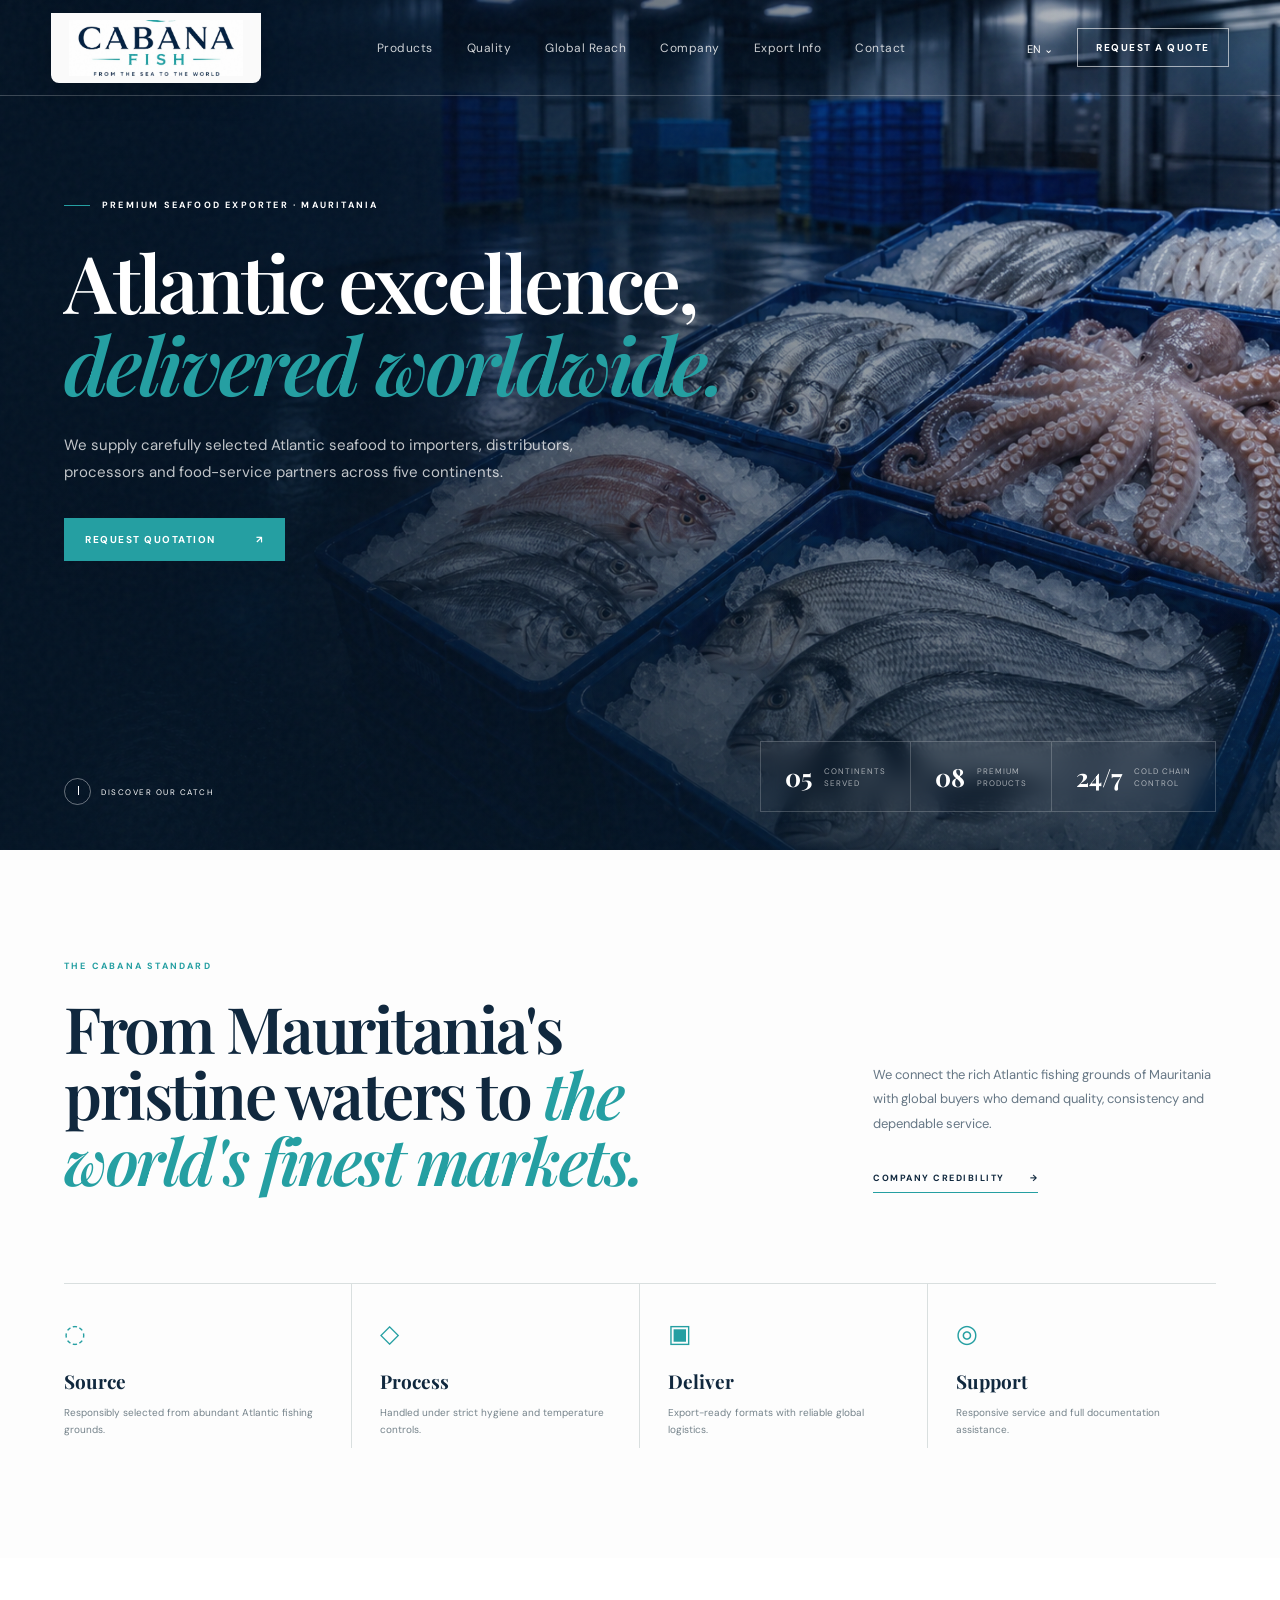
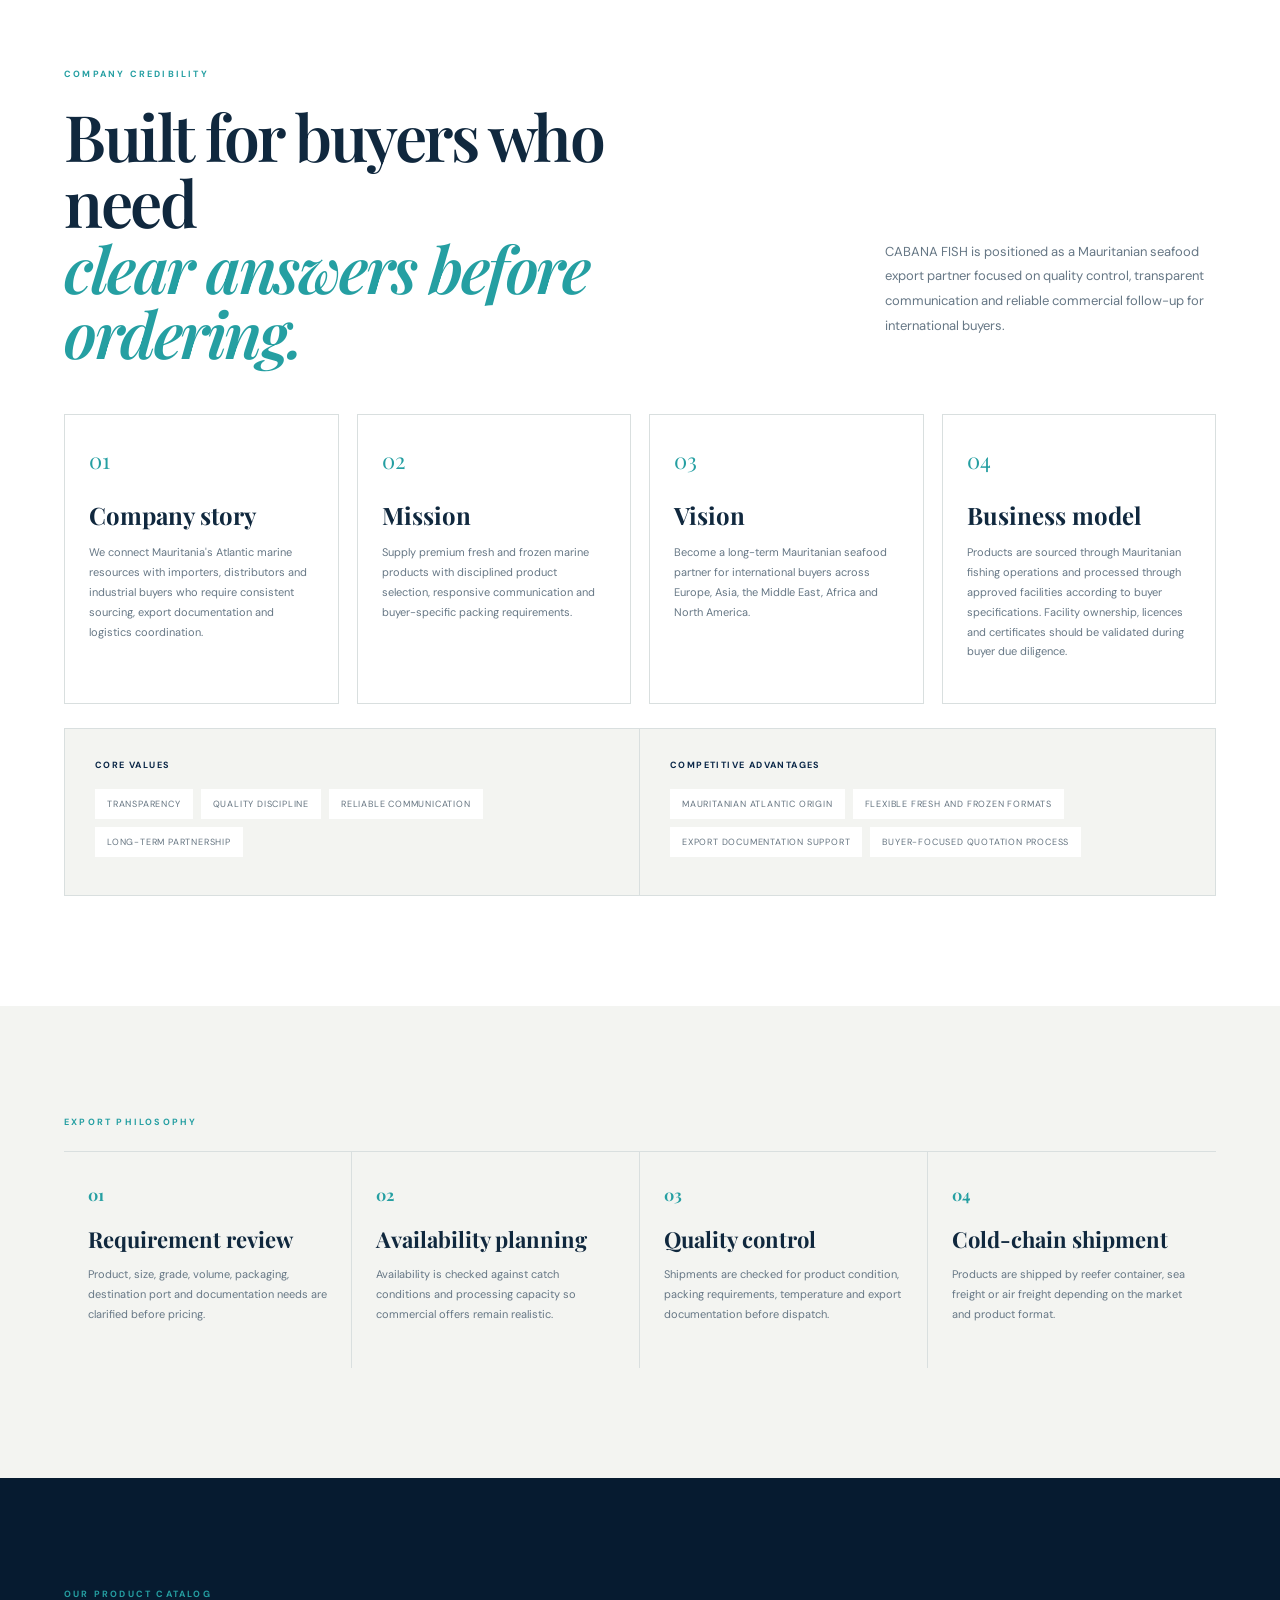
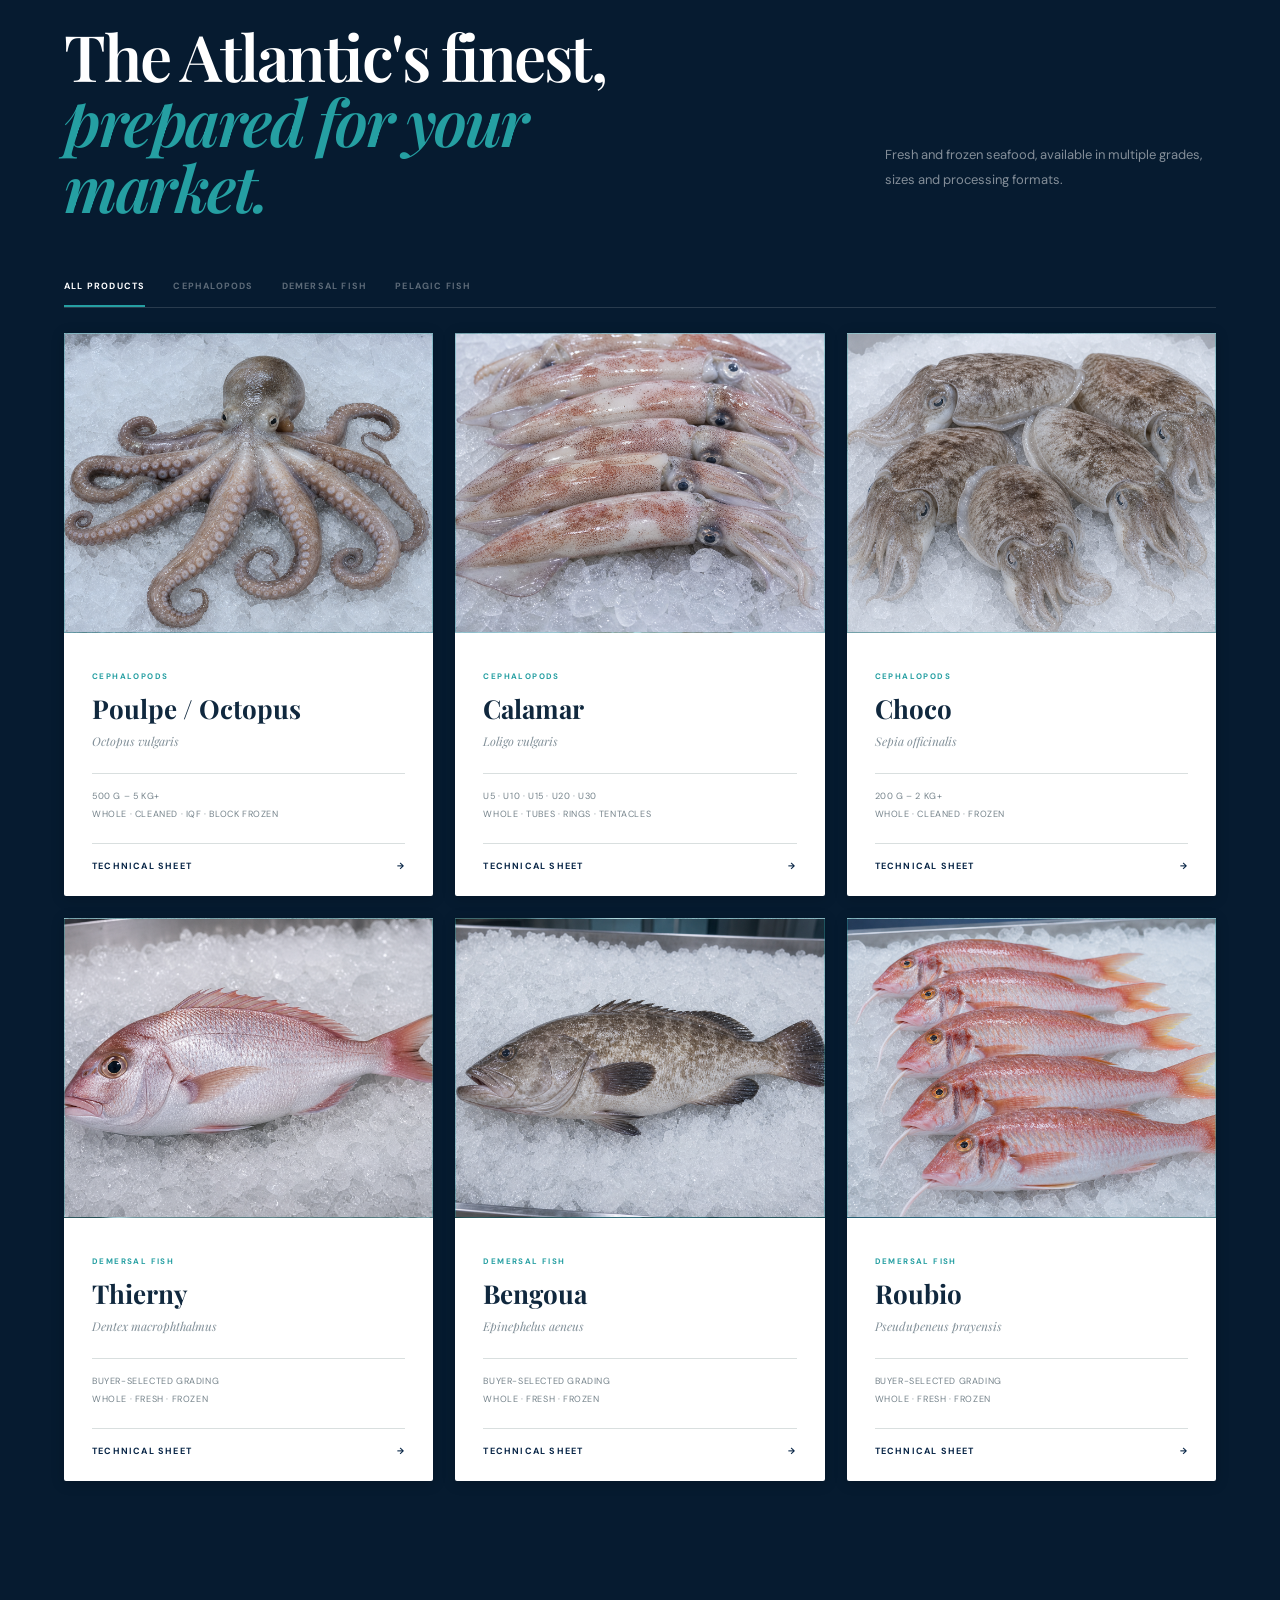
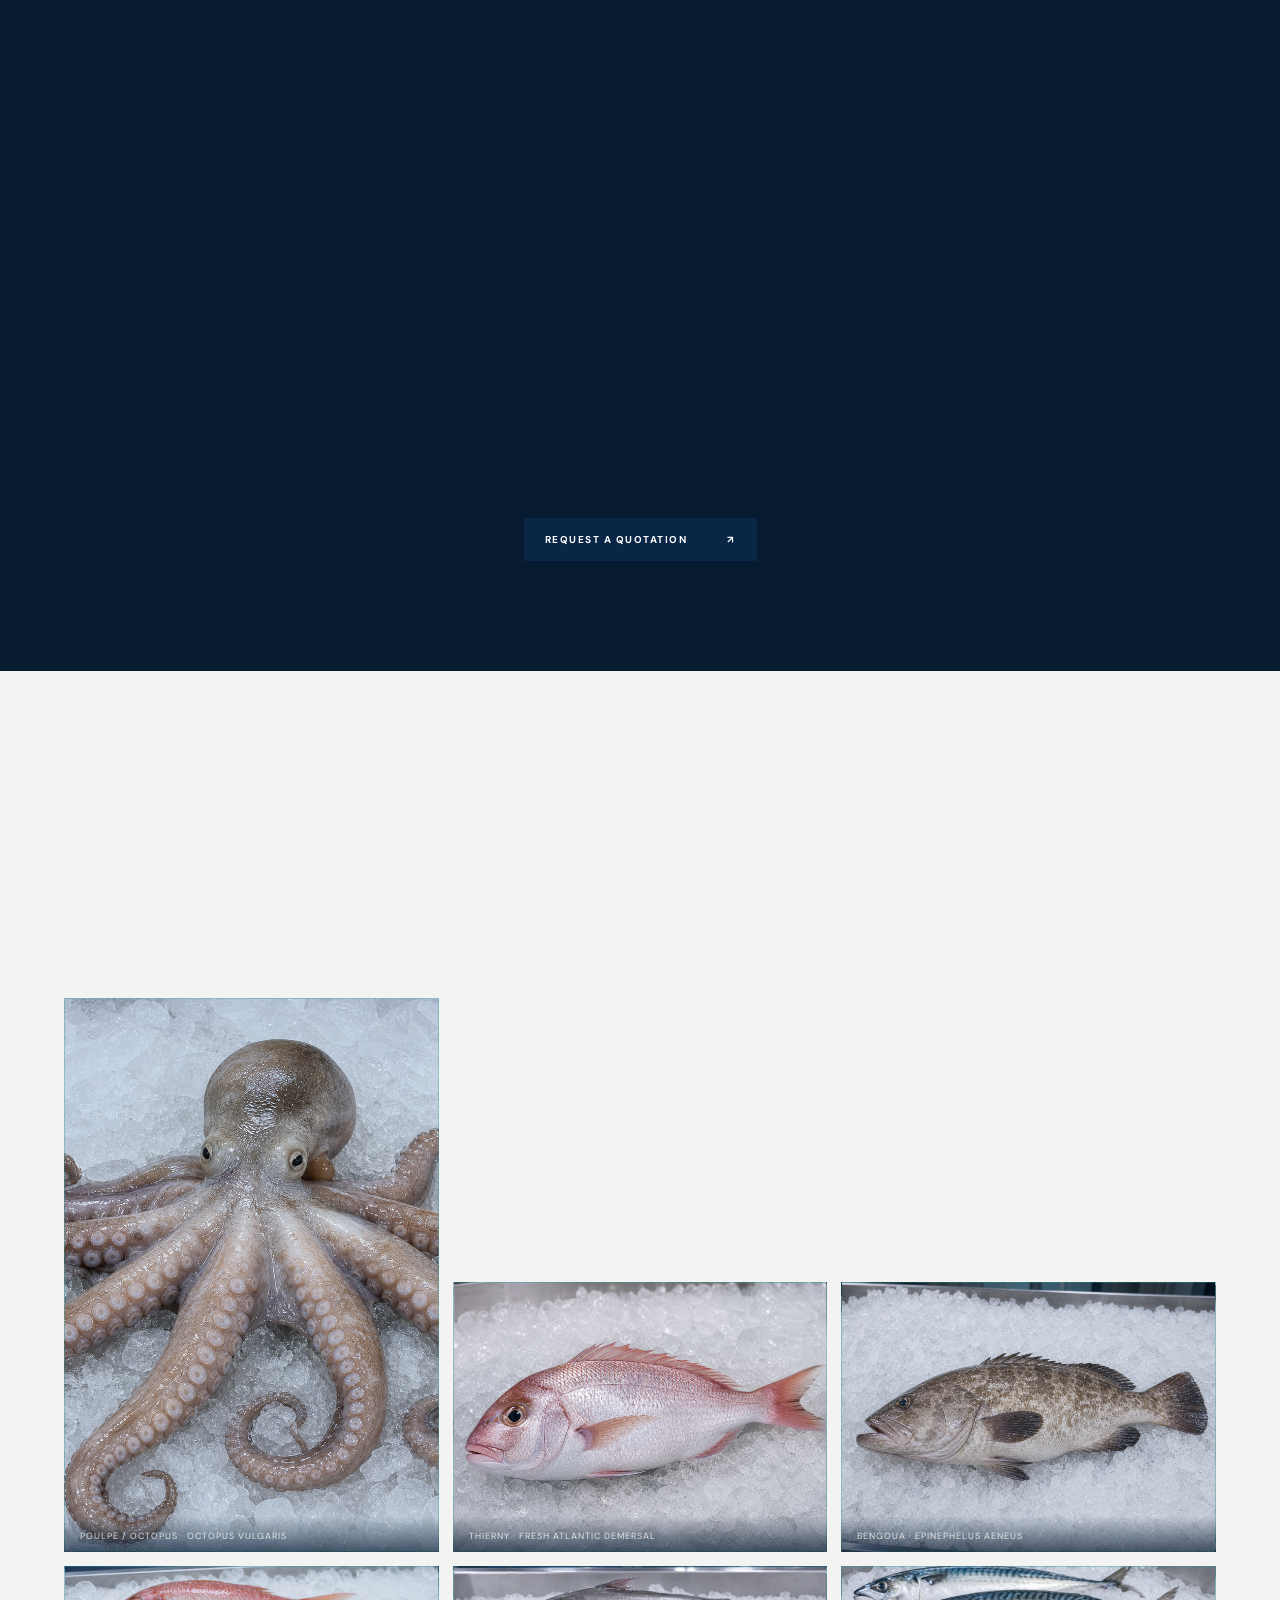
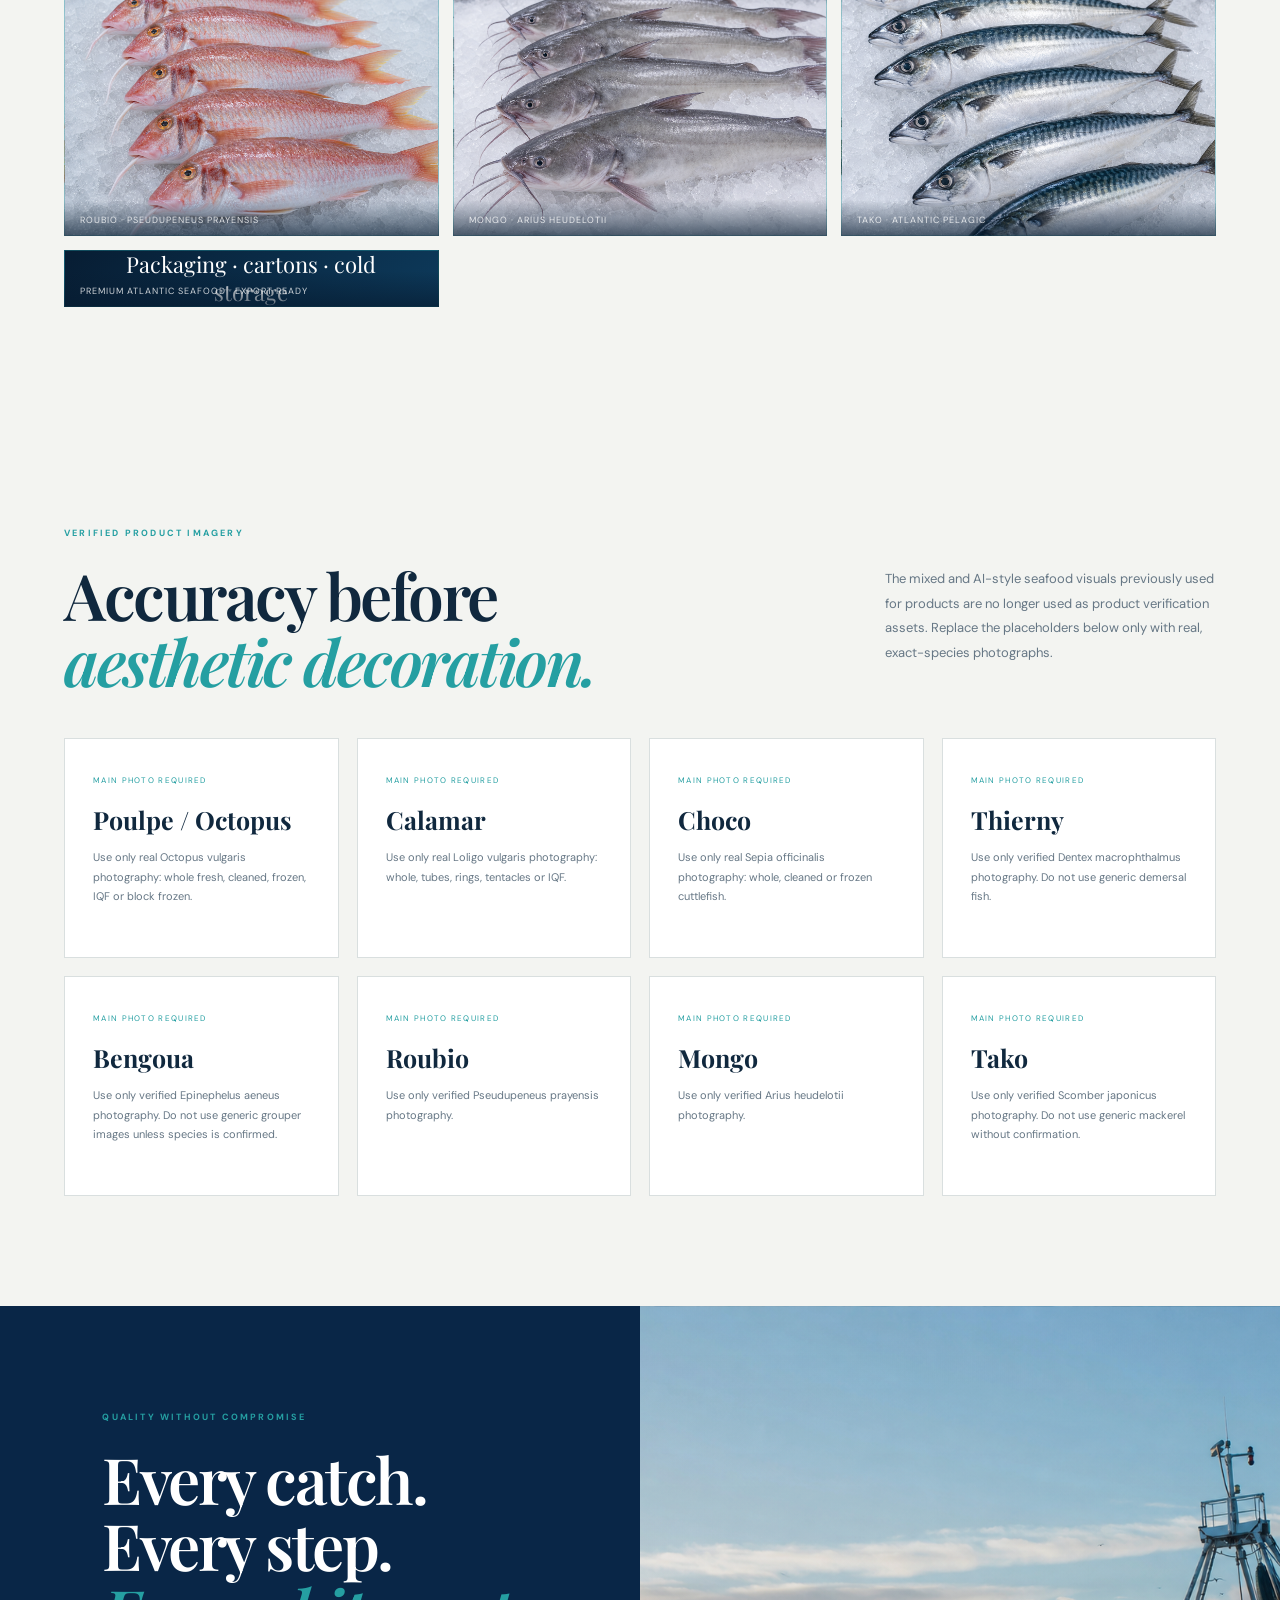
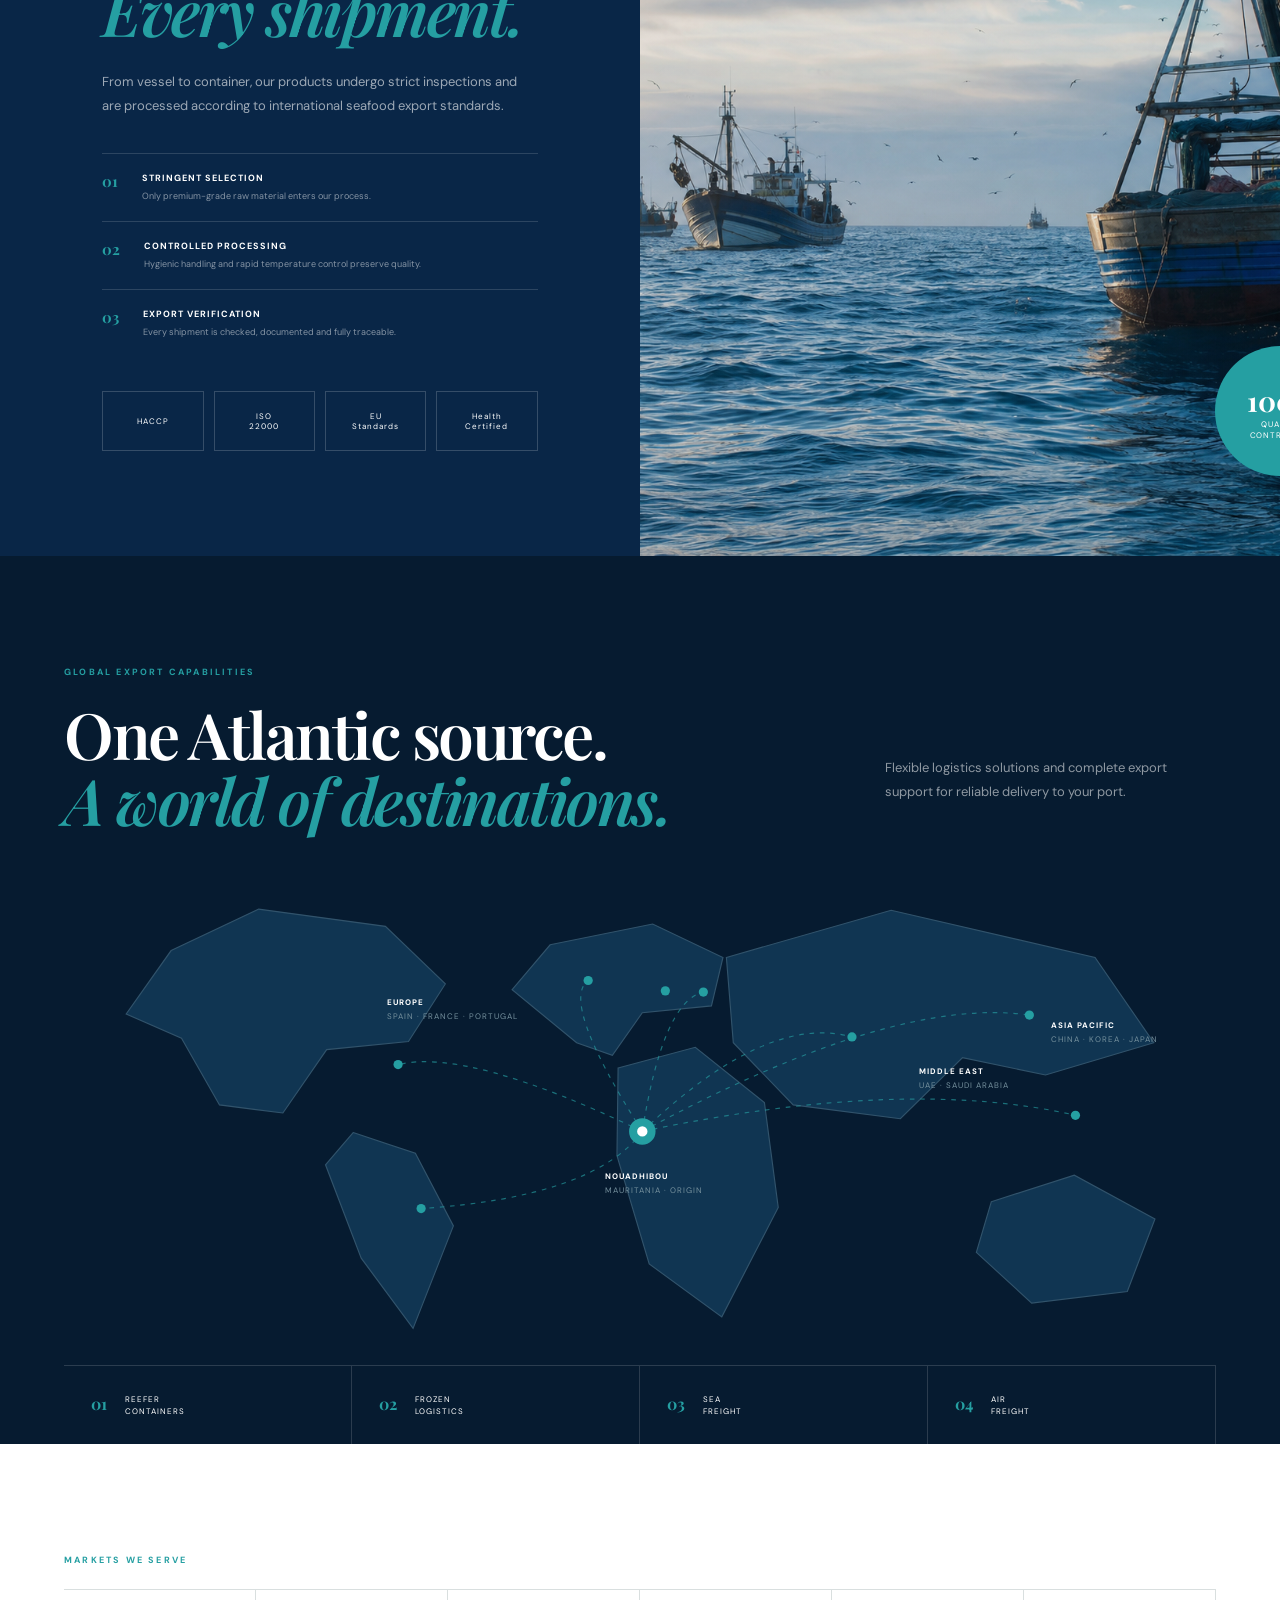
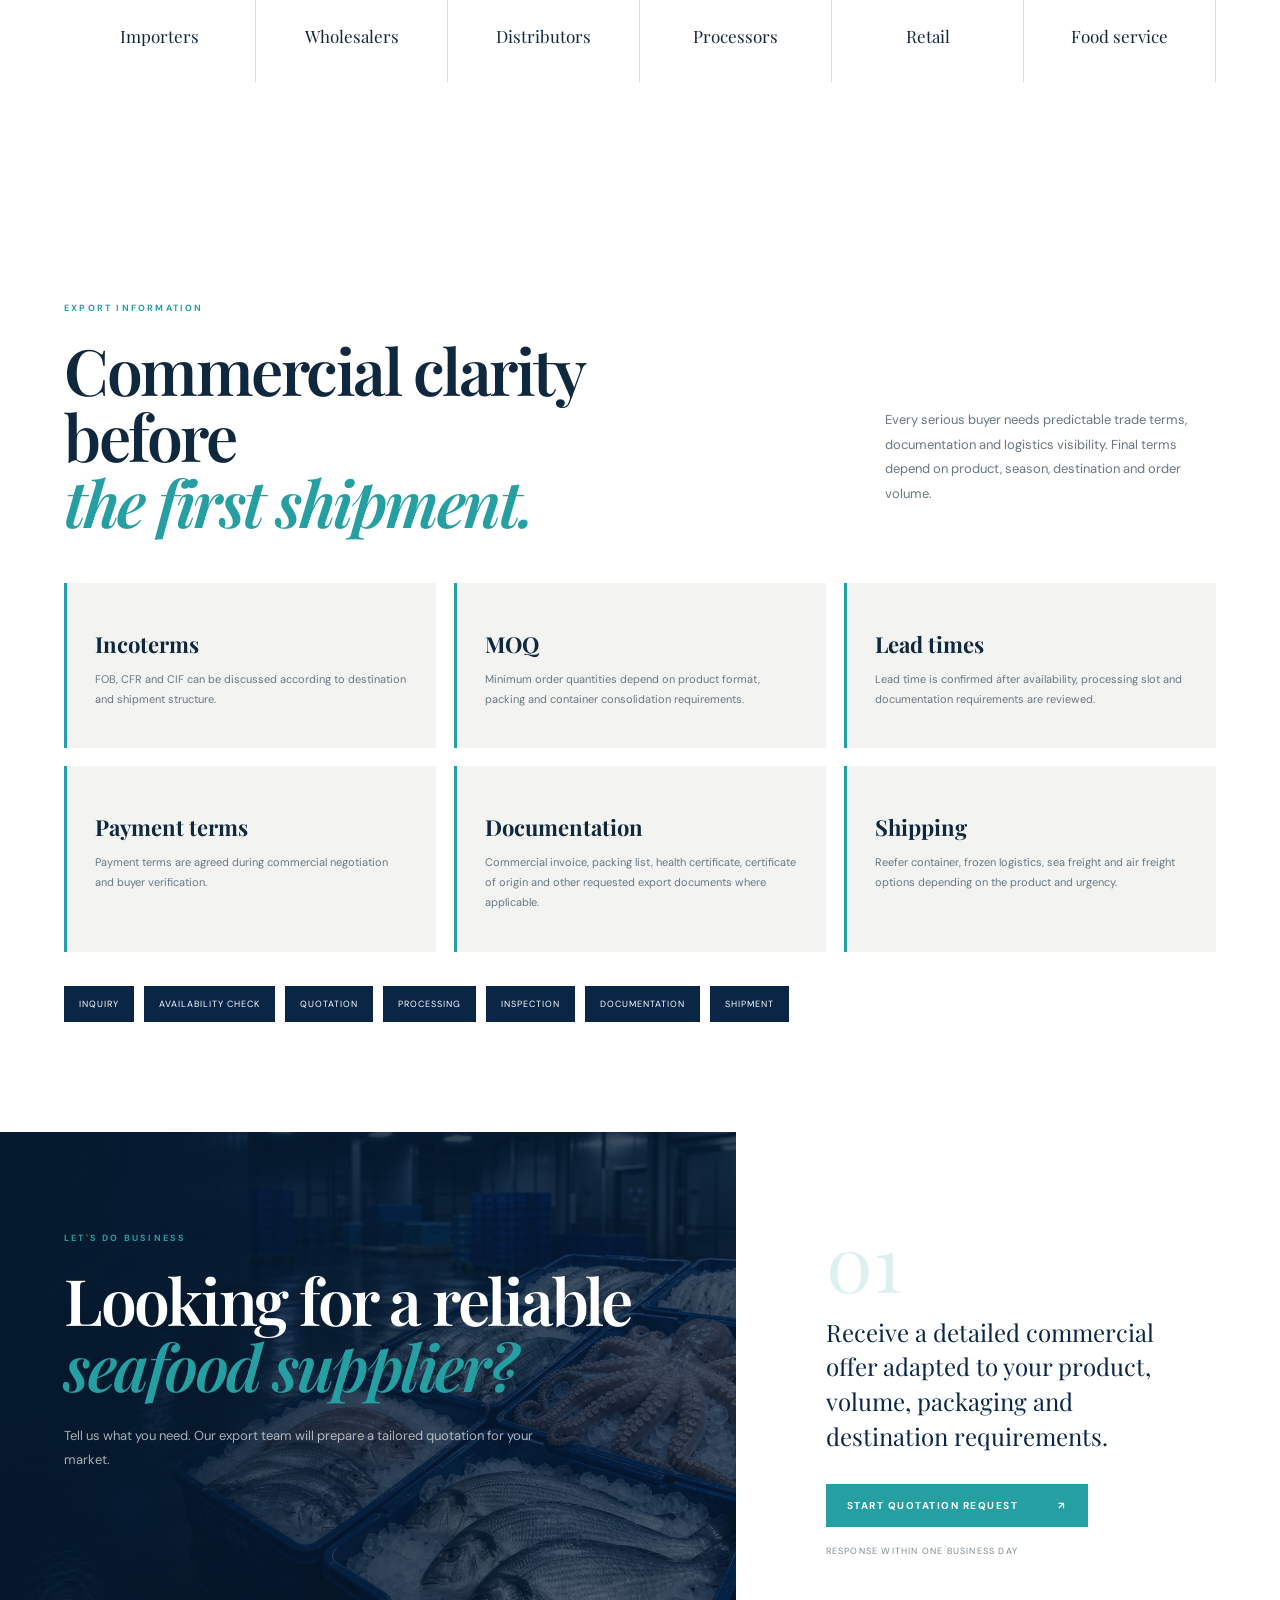
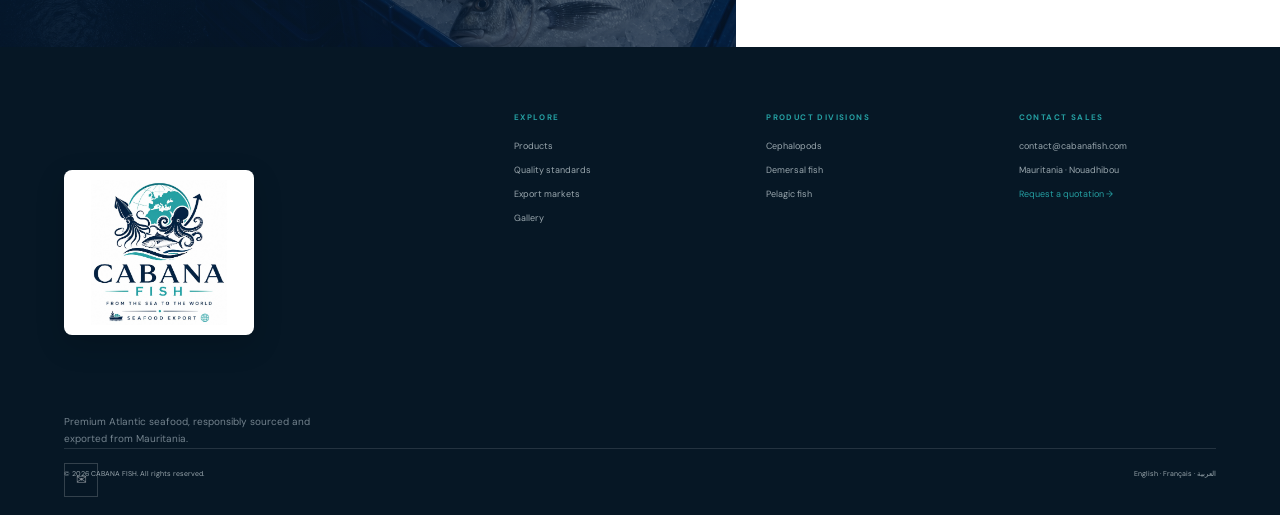
==== index.html @ bcabeb0f "Remove product placeholder label" ====
<!DOCTYPE html>
<html lang="en">
<head>
  <meta charset="UTF-8">
  <meta name="viewport" content="width=device-width, initial-scale=1.0">
  <meta name="description" content="CABANA FISH exports premium Atlantic seafood from Mauritania to international importers, wholesalers, distributors and food-service companies.">
  <link rel="canonical" href="https://cabanafish.com/">
  <title>CABANA FISH | Premium Atlantic Seafood Export</title>

  <!-- Open Graph -->
  <meta property="og:type"        content="website">
  <meta property="og:title"       content="CABANA FISH | Premium Atlantic Seafood Export">
  <meta property="og:description" content="We supply carefully selected Atlantic seafood to importers, distributors, processors and food-service partners across five continents.">
  <meta property="og:image"       content="assets/cabanafish-logo-tight.png">
  <meta property="og:url"         content="https://cabanafish.com">

  <!-- Twitter Card -->
  <meta name="twitter:card"        content="summary_large_image">
  <meta name="twitter:title"       content="CABANA FISH | Premium Atlantic Seafood Export">
  <meta name="twitter:description" content="Premium Atlantic seafood responsibly sourced and exported from Mauritania.">
  <meta name="twitter:image"       content="assets/cabanafish-logo-tight.png">

  <!-- Favicon placeholder (replace favicon.png with your actual favicon) -->
  <link rel="icon" type="image/png" href="assets/cabanafish-logo-tight.png">

  <link rel="preconnect" href="https://fonts.googleapis.com">
  <link rel="preconnect" href="https://fonts.gstatic.com" crossorigin>
  <link href="https://fonts.googleapis.com/css2?family=DM+Sans:wght@400;500;600;700&family=Playfair+Display:ital,wght@0,600;0,700;1,600&display=swap" rel="stylesheet">
  <link rel="stylesheet" href="styles.css?v=badgefix1">
  <script type="application/ld+json">
  {"@context":"https://schema.org","@type":"Organization","name":"CABANA FISH","url":"https://cabanafish.com/","logo":"https://cabanafish.com/assets/cabanafish-logo-tight.png","email":"contact@cabanafish.com","address":{"@type":"PostalAddress","addressCountry":"MR","addressLocality":"Mauritania"},"description":"Premium exporter and supplier of Atlantic marine products from Mauritania."}
  </script>
</head>
<body>

  <!-- ── Header ─────────────────────────────────────────────────────────── -->
  <header class="site-header">
    <a class="brand" href="#top" aria-label="CABANA FISH home">
      <span class="brand-logo-shell"><img class="brand-logo" src="assets/cabanafish-header-logo.png" alt="CABANA FISH logo"></span>
    </a>
    <nav class="desktop-nav" aria-label="Primary navigation">
      <a href="#products">Products</a>
      <a href="#quality">Quality</a>
      <a href="#exports">Global Reach</a>
      <a href="#about">Company</a>
      <a href="#export-info">Export Info</a>
      <a href="contact.html">Contact</a>
    </nav>
    <div class="header-actions">
      <div class="lang-wrap">
        <button class="language" aria-label="Change language" aria-haspopup="true">EN <span>⌄</span></button>
        <div class="lang-dropdown" role="listbox">
          <a href="#" role="option" class="lang-active">English</a>
          <a href="#" role="option">Français</a>
          <a href="#" role="option">العربية</a>
        </div>
      </div>
      <a class="btn btn-small btn-outline" href="quote.html">Request a quote</a>
      <button class="menu" aria-label="Open menu"><span></span><span></span></button>
    </div>
  </header>

  <!-- ── Mobile nav overlay ─────────────────────────────────────────────── -->
  <nav class="mobile-nav" aria-label="Mobile navigation">
    <button class="mobile-nav-close" aria-label="Close menu">✕</button>
    <a href="#products">Products</a>
    <a href="#quality">Quality</a>
    <a href="#exports">Global Reach</a>
    <a href="#about">Company</a>
    <a href="#gallery">Gallery</a>
    <a href="#export-info">Export Info</a>
    <a href="contact.html">Contact</a>
    <a class="btn btn-primary mobile-nav-cta" href="quote.html">Request a quote ↗</a>
  </nav>

  <main id="top">

    <!-- ── Hero ─────────────────────────────────────────────────────────── -->
    <section class="hero">
      <div class="hero-bg" role="img" aria-label="Fishing vessel and export containers at an Atlantic port"></div>
      <div class="hero-grain"></div>
      <div class="hero-content">
        <p class="eyebrow light"><span></span> Premium seafood exporter · Mauritania</p>
        <h1>Atlantic excellence,<br><em>delivered worldwide.</em></h1>
        <p class="hero-copy">We supply carefully selected Atlantic seafood to importers, distributors, processors and food-service partners across five continents.</p>
        <div class="hero-actions">
          <a class="btn btn-primary" href="quote.html">Request quotation <b>↗</b></a>
        </div>
      </div>
      <div class="hero-proof">
        <div><strong data-count="5">05</strong><span>Continents<br>served</span></div>
        <div><strong data-count="8">08</strong><span>Premium<br>products</span></div>
        <div><strong>24/7</strong><span>Cold chain<br>control</span></div>
      </div>
      <a class="scroll-cue" href="#products"><span></span> Discover our catch</a>
    </section>

    <!-- ── Intro / About ─────────────────────────────────────────────────── -->
    <section class="intro section-pad" id="about">
      <div class="section-kicker">The Cabana standard</div>
      <div class="intro-grid">
        <h2 class="reveal">From Mauritania's pristine waters to <em>the world's finest markets.</em></h2>
        <div class="intro-copy reveal">
          <p>We connect the rich Atlantic fishing grounds of Mauritania with global buyers who demand quality, consistency and dependable service.</p>
          <a class="text-link" href="#company-credibility">Company credibility <span>→</span></a>
        </div>
      </div>
      <div class="value-strip">
        <article class="reveal"><span class="line-icon">◌</span><h3>Source</h3><p>Responsibly selected from abundant Atlantic fishing grounds.</p></article>
        <article class="reveal" style="transition-delay:.1s"><span class="line-icon">◇</span><h3>Process</h3><p>Handled under strict hygiene and temperature controls.</p></article>
        <article class="reveal" style="transition-delay:.2s"><span class="line-icon">▣</span><h3>Deliver</h3><p>Export-ready formats with reliable global logistics.</p></article>
        <article class="reveal" style="transition-delay:.3s"><span class="line-icon">◎</span><h3>Support</h3><p>Responsive service and full documentation assistance.</p></article>
      </div>
    </section>

    <section class="credibility section-pad" id="company-credibility">
      <div class="section-head reveal">
        <div>
          <div class="section-kicker">Company credibility</div>
          <h2>Built for buyers who need<br><em>clear answers before ordering.</em></h2>
        </div>
        <p>CABANA FISH is positioned as a Mauritanian seafood export partner focused on quality control, transparent communication and reliable commercial follow-up for international buyers.</p>
      </div>
      <div class="cred-grid">
        <article class="cred-card reveal"><span>01</span><h3>Company story</h3><p>We connect Mauritania's Atlantic marine resources with importers, distributors and industrial buyers who require consistent sourcing, export documentation and logistics coordination.</p></article>
        <article class="cred-card reveal"><span>02</span><h3>Mission</h3><p>Supply premium fresh and frozen marine products with disciplined product selection, responsive communication and buyer-specific packing requirements.</p></article>
        <article class="cred-card reveal"><span>03</span><h3>Vision</h3><p>Become a long-term Mauritanian seafood partner for international buyers across Europe, Asia, the Middle East, Africa and North America.</p></article>
        <article class="cred-card reveal"><span>04</span><h3>Business model</h3><p>Products are sourced through Mauritanian fishing operations and processed through approved facilities according to buyer specifications. Facility ownership, licences and certificates should be validated during buyer due diligence.</p></article>
      </div>
      <div class="values-panel reveal">
        <div><b>Core values</b><span>Transparency</span><span>Quality discipline</span><span>Reliable communication</span><span>Long-term partnership</span></div>
        <div><b>Competitive advantages</b><span>Mauritanian Atlantic origin</span><span>Flexible fresh and frozen formats</span><span>Export documentation support</span><span>Buyer-focused quotation process</span></div>
      </div>
    </section>

    <section class="timeline-section section-pad">
      <div class="section-kicker reveal">Export philosophy</div>
      <div class="timeline">
        <article class="reveal"><b>01</b><h3>Requirement review</h3><p>Product, size, grade, volume, packaging, destination port and documentation needs are clarified before pricing.</p></article>
        <article class="reveal"><b>02</b><h3>Availability planning</h3><p>Availability is checked against catch conditions and processing capacity so commercial offers remain realistic.</p></article>
        <article class="reveal"><b>03</b><h3>Quality control</h3><p>Shipments are checked for product condition, packing requirements, temperature and export documentation before dispatch.</p></article>
        <article class="reveal"><b>04</b><h3>Cold-chain shipment</h3><p>Products are shipped by reefer container, sea freight or air freight depending on the market and product format.</p></article>
      </div>
    </section>

    <!-- ── Products ──────────────────────────────────────────────────────── -->
    <section class="products section-pad" id="products">
      <div class="section-head">
        <div>
          <div class="section-kicker">Our product catalog</div>
          <h2 class="reveal">The Atlantic's finest,<br><em>prepared for your market.</em></h2>
        </div>
        <p class="reveal">Fresh and frozen seafood, available in multiple grades, sizes and processing formats.</p>
      </div>
      <div class="product-tabs" role="tablist">
        <button class="tab active" data-filter="all">All products</button>
        <button class="tab" data-filter="cephalopod">Cephalopods</button>
        <button class="tab" data-filter="demersal">Demersal fish</button>
        <button class="tab" data-filter="pelagic">Pelagic fish</button>
      </div>
      <div class="product-grid">
        <article class="product-card featured reveal" data-category="cephalopod">
          <div class="product-image product-photo-required poulpe" data-photo="Octopus vulgaris product visual"></div>
          <div class="product-body"><p>Cephalopods</p><h3>Poulpe / Octopus</h3><i>Octopus vulgaris</i>
          <div class="specs"><span>500 g – 5 kg+</span><span>Whole · Cleaned · IQF · Block frozen</span></div>
          <a class="product-link" href="products/poulpe-octopus.html">Technical sheet <span>→</span></a></div>
        </article>
        <article class="product-card reveal" data-category="cephalopod">
          <div class="product-image product-photo-required calamar" data-photo="Verified Loligo vulgaris photo required"></div>
          <div class="product-body"><p>Cephalopods</p><h3>Calamar</h3><i>Loligo vulgaris</i>
          <div class="specs"><span>U5 · U10 · U15 · U20 · U30</span><span>Whole · Tubes · Rings · Tentacles</span></div>
          <a class="product-link" href="products/calamar.html">Technical sheet <span>→</span></a></div>
        </article>
        <article class="product-card reveal" data-category="cephalopod">
          <div class="product-image product-photo-required choco" data-photo="Verified Sepia officinalis photo required"></div>
          <div class="product-body"><p>Cephalopods</p><h3>Choco</h3><i>Sepia officinalis</i>
          <div class="specs"><span>200 g – 2 kg+</span><span>Whole · Cleaned · Frozen</span></div>
          <a class="product-link" href="products/choco.html">Technical sheet <span>→</span></a></div>
        </article>
        <article class="product-card reveal" data-category="demersal">
          <div class="product-image product-photo-required thierny" data-photo="Verified Dentex macrophthalmus photo required"></div>
          <div class="product-body"><p>Demersal fish</p><h3>Thierny</h3><i>Dentex macrophthalmus</i>
          <div class="specs"><span>Buyer-selected grading</span><span>Whole · Fresh · Frozen</span></div>
          <a class="product-link" href="products/thierny.html">Technical sheet <span>→</span></a></div>
        </article>
        <article class="product-card reveal" data-category="demersal">
          <div class="product-image product-photo-required bengoua" data-photo="Verified Epinephelus aeneus photo required"></div>
          <div class="product-body"><p>Demersal fish</p><h3>Bengoua</h3><i>Epinephelus aeneus</i>
          <div class="specs"><span>Buyer-selected grading</span><span>Whole · Fresh · Frozen</span></div>
          <a class="product-link" href="products/bengoua.html">Technical sheet <span>→</span></a></div>
        </article>
        <article class="product-card reveal" data-category="demersal">
          <div class="product-image product-photo-required roubio" data-photo="Verified Pseudupeneus prayensis photo required"></div>
          <div class="product-body"><p>Demersal fish</p><h3>Roubio</h3><i>Pseudupeneus prayensis</i>
          <div class="specs"><span>Buyer-selected grading</span><span>Whole · Fresh · Frozen</span></div>
          <a class="product-link" href="products/roubio.html">Technical sheet <span>→</span></a></div>
        </article>
        <article class="product-card reveal" data-category="demersal">
          <div class="product-image product-photo-required mongo" data-photo="Verified Arius heudelotii photo required"></div>
          <div class="product-body"><p>Demersal fish</p><h3>Mongo</h3><i>Arius heudelotii</i>
          <div class="specs"><span>Buyer-selected grading</span><span>Whole · Fresh · Frozen</span></div>
          <a class="product-link" href="products/mongo.html">Technical sheet <span>→</span></a></div>
        </article>
        <article class="product-card reveal" data-category="pelagic">
          <div class="product-image product-photo-required tako" data-photo="Verified Scomber japonicus photo required"></div>
          <div class="product-body"><p>Pelagic fish</p><h3>Tako</h3><i>Scomber japonicus</i>
          <div class="specs"><span>Buyer-selected grading</span><span>Whole · Fresh · Frozen</span></div>
          <a class="product-link" href="products/tako.html">Technical sheet <span>→</span></a></div>
        </article>
      </div>
      <div class="center"><a class="btn btn-dark" href="quote.html">Request a quotation <b>↗</b></a></div>
    </section>

    <!-- ── Gallery ───────────────────────────────────────────────────────── -->
    <section class="gallery section-pad verification-gallery" id="gallery">
      <div class="section-head reveal">
        <div>
          <div class="section-kicker">From sea to shipment</div>
          <h2>Our catch, our<br><em>commitment.</em></h2>
        </div>
        <p>A glimpse into our Atlantic fishing operations, quality processing and export capabilities from the coast of Mauritania.</p>
      </div>
      <div class="gallery-grid">
        <figure class="gallery-item gallery-tall reveal" tabindex="0" role="button" aria-label="View full image: Fresh Atlantic octopus">
          <div class="gallery-placeholder" data-photo="Poulpe / Octopus · Octopus vulgaris"></div>
          <figcaption>Poulpe / Octopus · Octopus vulgaris</figcaption>
          <div class="gallery-overlay"><span>View ↗</span></div>
        </figure>
        <figure class="gallery-item reveal" style="transition-delay:.08s" tabindex="0" role="button" aria-label="View full image: Fresh Atlantic squid">
          <div class="gallery-placeholder" data-photo="Calamar · Loligo vulgaris"></div>
          <figcaption>Calamar · Loligo vulgaris</figcaption>
          <div class="gallery-overlay"><span>View ↗</span></div>
        </figure>
        <figure class="gallery-item reveal" style="transition-delay:.16s" tabindex="0" role="button" aria-label="View full image: Choco fresh">
          <div class="gallery-placeholder" data-photo="Choco · Sepia officinalis"></div>
          <figcaption>Choco · Sepia officinalis</figcaption>
          <div class="gallery-overlay"><span>View ↗</span></div>
        </figure>
        <figure class="gallery-item reveal" style="transition-delay:.08s" tabindex="0" role="button" aria-label="View full image: Fresh Atlantic demersal fish">
          <div class="gallery-placeholder" data-photo="Thierny · Dentex macrophthalmus"></div>
          <figcaption>Thierny · Fresh Atlantic demersal</figcaption>
          <div class="gallery-overlay"><span>View ↗</span></div>
        </figure>
        <figure class="gallery-item reveal" style="transition-delay:.16s" tabindex="0" role="button" aria-label="View full image: Bengoua fresh">
          <div class="gallery-placeholder" data-photo="Bengoua · Epinephelus aeneus"></div>
          <figcaption>Bengoua · Epinephelus aeneus</figcaption>
          <div class="gallery-overlay"><span>View ↗</span></div>
        </figure>
        <figure class="gallery-item reveal" style="transition-delay:.08s" tabindex="0" role="button" aria-label="View full image: Roubio fresh">
          <div class="gallery-placeholder" data-photo="Roubio Â· Pseudupeneus prayensis"></div>
          <figcaption>Roubio · Pseudupeneus prayensis</figcaption>
          <div class="gallery-overlay"><span>View ↗</span></div>
        </figure>
        <figure class="gallery-item reveal" style="transition-delay:.16s" tabindex="0" role="button" aria-label="View full image: Mongo fresh">
          <div class="gallery-placeholder" data-photo="Mongo Â· Arius heudelotii"></div>
          <figcaption>Mongo · Arius heudelotii</figcaption>
          <div class="gallery-overlay"><span>View ↗</span></div>
        </figure>
        <figure class="gallery-item reveal" style="transition-delay:.08s" tabindex="0" role="button" aria-label="View full image: Atlantic pelagic fish">
          <div class="gallery-placeholder" data-photo="Tako · Scomber japonicus"></div>
          <figcaption>Tako · Atlantic pelagic</figcaption>
          <div class="gallery-overlay"><span>View ↗</span></div>
        </figure>
        <figure class="gallery-item reveal" style="transition-delay:.16s" tabindex="0" role="button" aria-label="View full image: Premium Atlantic seafood">
          <div class="gallery-placeholder" data-photo="Packaging · cartons · cold storage"></div>
          <figcaption>Premium Atlantic seafood · Export ready</figcaption>
          <div class="gallery-overlay"><span>View ↗</span></div>
        </figure>
      </div>
    </section>

    <section class="image-verification section-pad" id="image-verification">
      <div class="section-head reveal">
        <div>
          <div class="section-kicker">Verified product imagery</div>
          <h2>Accuracy before<br><em>aesthetic decoration.</em></h2>
        </div>
        <p>The mixed and AI-style seafood visuals previously used for products are no longer used as product verification assets. Replace the placeholders below only with real, exact-species photographs.</p>
      </div>
      <div class="verification-grid">
        <article class="verification-card reveal"><span>Main photo required</span><h3>Poulpe / Octopus</h3><p>Use only real Octopus vulgaris photography: whole fresh, cleaned, frozen, IQF or block frozen.</p></article>
        <article class="verification-card reveal"><span>Main photo required</span><h3>Calamar</h3><p>Use only real Loligo vulgaris photography: whole, tubes, rings, tentacles or IQF.</p></article>
        <article class="verification-card reveal"><span>Main photo required</span><h3>Choco</h3><p>Use only real Sepia officinalis photography: whole, cleaned or frozen cuttlefish.</p></article>
        <article class="verification-card reveal"><span>Main photo required</span><h3>Thierny</h3><p>Use only verified Dentex macrophthalmus photography. Do not use generic demersal fish.</p></article>
        <article class="verification-card reveal"><span>Main photo required</span><h3>Bengoua</h3><p>Use only verified Epinephelus aeneus photography. Do not use generic grouper images unless species is confirmed.</p></article>
        <article class="verification-card reveal"><span>Main photo required</span><h3>Roubio</h3><p>Use only verified Pseudupeneus prayensis photography.</p></article>
        <article class="verification-card reveal"><span>Main photo required</span><h3>Mongo</h3><p>Use only verified Arius heudelotii photography.</p></article>
        <article class="verification-card reveal"><span>Main photo required</span><h3>Tako</h3><p>Use only verified Scomber japonicus photography. Do not use generic mackerel without confirmation.</p></article>
      </div>
    </section>

    <!-- ── Lightbox ──────────────────────────────────────────────────────── -->
    <div class="lightbox" role="dialog" aria-modal="true" aria-label="Image lightbox">
      <button class="lightbox-close" aria-label="Close lightbox">✕</button>
      <img class="lightbox-img" src="" alt="">
      <p class="lightbox-caption"></p>
    </div>

    <!-- ── Quality ───────────────────────────────────────────────────────── -->
    <section class="quality" id="quality">
      <div class="quality-content">
        <div class="section-kicker teal">Quality without compromise</div>
        <h2 class="reveal">Every catch. Every step.<br><em>Every shipment.</em></h2>
        <p class="reveal">From vessel to container, our products undergo strict inspections and are processed according to international seafood export standards.</p>
        <ul class="check-list">
          <li class="reveal"><b>01</b><span><strong>Stringent selection</strong>Only premium-grade raw material enters our process.</span></li>
          <li class="reveal" style="transition-delay:.1s"><b>02</b><span><strong>Controlled processing</strong>Hygienic handling and rapid temperature control preserve quality.</span></li>
          <li class="reveal" style="transition-delay:.2s"><b>03</b><span><strong>Export verification</strong>Every shipment is checked, documented and fully traceable.</span></li>
        </ul>
        <div class="certs reveal">
          <span>HACCP</span><span>ISO<br>22000</span><span>EU<br>Standards</span><span>Health<br>Certified</span>
        </div>
      </div>
      <div class="quality-image"><div class="quality-badge reveal"><strong>100%</strong><span>Quality<br>controlled</span></div></div>
    </section>

    <!-- ── Exports / Map ─────────────────────────────────────────────────── -->
    <section class="exports section-pad" id="exports">
      <div class="section-head light-head reveal">
        <div><div class="section-kicker teal">Global export capabilities</div><h2>One Atlantic source.<br><em>A world of destinations.</em></h2></div>
        <p>Flexible logistics solutions and complete export support for reliable delivery to your port.</p>
      </div>
      <div class="map-wrap reveal">
        <svg class="world-map" viewBox="0 0 1000 440" aria-label="World map showing CABANA FISH export markets">
          <path d="M93 76l76-36 110 15 52 50-32 50-71 7-38 55-55-7-33-58-48-21zM251 234l54 18 33 63-35 89-45-61-31-81zM422 71l89-18 61 29-10 42-60 6-26 37-31-11-56-46zM481 178l67-18 60 48 12 91-49 95-63-46-28-94zM575 82l143-41 177 41 51 74-94 28-72-15-54 53-93-12-52-54zM805 294l72-23 70 38-24 63-83 10-48-44z" />
          <g class="route-lines">
            <path d="M502 233 Q520 120 555 112"/>
            <path d="M502 233 Q610 130 684 151"/>
            <path d="M502 233 Q720 115 838 132"/>
            <path d="M502 233 Q730 185 878 219"/>
            <path d="M502 233 Q430 120 455 102"/>
            <path d="M502 233 Q350 160 290 175"/>
            <path d="M502 233 Q460 290 310 300"/>
          </g>
          <g class="map-points">
            <circle cx="502" cy="233" r="8" class="origin"/>
            <circle cx="455" cy="102" r="4"/>
            <circle cx="522" cy="111" r="4"/>
            <circle cx="555" cy="112" r="4"/>
            <circle cx="684" cy="151" r="4"/>
            <circle cx="838" cy="132" r="4"/>
            <circle cx="878" cy="219" r="4"/>
            <circle cx="290" cy="175" r="4"/>
            <circle cx="310" cy="300" r="4"/>
          </g>
        </svg>
        <div class="map-label origin-label"><b>Nouadhibou</b><span>Mauritania · Origin</span></div>
        <div class="map-label europe-label"><b>Europe</b><span>Spain · France · Portugal</span></div>
        <div class="map-label asia-label"><b>Asia Pacific</b><span>China · Korea · Japan</span></div>
        <div class="map-label me-label"><b>Middle East</b><span>UAE · Saudi Arabia</span></div>
        <div class="logistics">
          <div><b>01</b><span>Reefer<br>containers</span></div>
          <div><b>02</b><span>Frozen<br>logistics</span></div>
          <div><b>03</b><span>Sea<br>freight</span></div>
          <div><b>04</b><span>Air<br>freight</span></div>
        </div>
      </div>
    </section>

    <!-- ── Markets ───────────────────────────────────────────────────────── -->
    <section class="markets section-pad">
      <div class="section-kicker reveal">Markets we serve</div>
      <div class="market-grid reveal">
        <span>Importers</span><span>Wholesalers</span><span>Distributors</span>
        <span>Processors</span><span>Retail</span><span>Food service</span>
      </div>
    </section>

    <section class="export-info section-pad" id="export-info">
      <div class="section-head reveal">
        <div>
          <div class="section-kicker">Export information</div>
          <h2>Commercial clarity before<br><em>the first shipment.</em></h2>
        </div>
        <p>Every serious buyer needs predictable trade terms, documentation and logistics visibility. Final terms depend on product, season, destination and order volume.</p>
      </div>
      <div class="export-grid">
        <article class="reveal"><h3>Incoterms</h3><p>FOB, CFR and CIF can be discussed according to destination and shipment structure.</p></article>
        <article class="reveal"><h3>MOQ</h3><p>Minimum order quantities depend on product format, packing and container consolidation requirements.</p></article>
        <article class="reveal"><h3>Lead times</h3><p>Lead time is confirmed after availability, processing slot and documentation requirements are reviewed.</p></article>
        <article class="reveal"><h3>Payment terms</h3><p>Payment terms are agreed during commercial negotiation and buyer verification.</p></article>
        <article class="reveal"><h3>Documentation</h3><p>Commercial invoice, packing list, health certificate, certificate of origin and other requested export documents where applicable.</p></article>
        <article class="reveal"><h3>Shipping</h3><p>Reefer container, frozen logistics, sea freight and air freight options depending on the product and urgency.</p></article>
      </div>
      <div class="workflow reveal">
        <span>Inquiry</span><span>Availability check</span><span>Quotation</span><span>Processing</span><span>Inspection</span><span>Documentation</span><span>Shipment</span>
      </div>
    </section>

    <!-- ── Contact CTA ───────────────────────────────────────────────────── -->
    <section class="contact contact-cta" id="contact">
      <div class="contact-copy">
        <div class="section-kicker light">Let's do business</div>
        <h2 class="reveal">Looking for a reliable<br><em>seafood supplier?</em></h2>
        <p class="reveal">Tell us what you need. Our export team will prepare a tailored quotation for your market.</p>
      </div>
      <div class="contact-action-panel">
        <span class="action-number">01</span>
        <p>Receive a detailed commercial offer adapted to your product, volume, packaging and destination requirements.</p>
        <a class="btn btn-primary btn-wide" href="quote.html">Start quotation request <b>↗</b></a>
        <small>Response within one business day</small>
      </div>
    </section>

  </main>

  <!-- ── Footer ────────────────────────────────────────────────────────────── -->
  <footer>
    <div class="footer-brand">
      <a class="brand" href="#top"><span class="brand-logo-shell footer-logo-shell"><img class="brand-logo footer-logo" src="assets/cabanafish-logo-tight.png" alt="CABANA FISH logo"></span></a>
      <p>Premium Atlantic seafood, responsibly sourced and exported from Mauritania.</p>
      <div class="footer-social">
        <a href="mailto:contact@cabanafish.com" aria-label="Email">✉</a>
      </div>
    </div>
    <div><h4>Explore</h4><a href="#products">Products</a><a href="#quality">Quality standards</a><a href="#exports">Export markets</a><a href="#gallery">Gallery</a></div>
    <div><h4>Product divisions</h4><a href="#products">Cephalopods</a><a href="#products">Demersal fish</a><a href="#products">Pelagic fish</a></div>
    <div><h4>Contact sales</h4><a href="mailto:contact@cabanafish.com?subject=Sales%20Enquiry%20%E2%80%94%20CABANA%20FISH&body=Hello%20CABANA%20FISH%20Export%20Team%2C%0A%0AI%20am%20interested%20in%20your%20Atlantic%20seafood%20products%20and%20would%20like%20to%20discuss%20a%20potential%20partnership.%0A%0ACompany%3A%20%0ACountry%3A%20%0AProduct(s)%20of%20interest%3A%20%0AEstimated%20volume%20(MT)%3A%20%0APreferred%20delivery%20port%3A%20%0A%0AAdditional%20information%3A%0A%0A%0ABest%20regards%2C%0A%5BYour%20name%5D%0A%5BYour%20company%5D%0A%5BYour%20phone%5D">contact@cabanafish.com</a><span>Mauritania · Nouadhibou</span><a href="quote.html" class="footer-quote-link">Request a quotation →</a></div>
    <div class="footer-bottom">
      <span>© 2026 CABANA FISH. All rights reserved.</span>
      <span>English · Français · العربية</span>
    </div>
  </footer>

  <!-- ── Back to top ────────────────────────────────────────────────────────── -->
  <button class="back-to-top" aria-label="Back to top">↑</button>

  <script src="script.js?v=badgefix1"></script>
</body>
</html>
---- styles.css ----
:root{--navy:#092647;--navy2:#061b30;--teal:#259fa2;--white:#fdfdfd;--silver:#96a1ae;--ink:#10283e;--cream:#f3f4f1;--line:#d9dfdf}*{box-sizing:border-box}html{scroll-behavior:smooth}body{margin:0;color:var(--ink);font-family:"DM Sans",sans-serif;background:var(--white)}a{color:inherit;text-decoration:none}button,input,select,textarea{font:inherit}.site-header{height:82px;position:absolute;top:0;left:0;right:0;z-index:10;display:flex;align-items:center;justify-content:space-between;padding:0 5vw;color:#fff;border-bottom:1px solid rgba(255,255,255,.22)}.brand{display:flex;align-items:center;gap:11px;font-size:16px;letter-spacing:2px}.brand small{display:block;font-size:7px;letter-spacing:1.35px;margin-top:4px;opacity:.65}.brand-mark{width:35px;height:35px;display:grid;place-content:center;gap:2px}.brand-mark span{display:block;width:29px;height:5px;border-radius:50%;border-top:1.5px solid var(--teal);transform:skewX(-18deg)}.brand-mark span:nth-child(2){width:23px;margin-left:6px}.brand-mark span:nth-child(3){width:17px;margin-left:12px}.desktop-nav{display:flex;gap:34px;font-size:12px;letter-spacing:.5px}.desktop-nav a{opacity:.8}.desktop-nav a:hover{opacity:1}.header-actions{display:flex;align-items:center;gap:18px}.language,.menu{background:none;border:0;color:inherit}.language{font-size:11px}.menu{display:none}.btn{border:0;display:inline-flex;justify-content:center;align-items:center;gap:40px;padding:15px 21px;text-transform:uppercase;letter-spacing:1.5px;font-size:10px;font-weight:700;cursor:pointer;transition:.25s}.btn-small{padding:12px 18px}.btn-outline{border:1px solid rgba(255,255,255,.6)}.btn-outline:hover{background:#fff;color:var(--navy)}.btn-primary{background:var(--teal);color:#fff}.btn-primary:hover{background:#1e898c;transform:translateY(-2px)}.btn-dark{background:var(--navy);color:#fff}.hero{height:min(850px,100vh);min-height:690px;position:relative;color:#fff;overflow:hidden;background:var(--navy)}.hero-bg{position:absolute;inset:0;background-image:linear-gradient(90deg,rgba(4,20,36,.89) 0%,rgba(4,20,36,.48) 48%,rgba(4,20,36,.12) 100%),linear-gradient(0deg,rgba(5,25,42,.75),transparent 45%),url("assets/cabana-hero.png");background-size:cover;background-position:center}.hero-grain{position:absolute;inset:0;opacity:.14;background-image:url("data:image/svg+xml,%3Csvg viewBox='0 0 160 160' xmlns='http://www.w3.org/2000/svg'%3E%3Cfilter id='n'%3E%3CfeTurbulence type='fractalNoise' baseFrequency='.75' numOctaves='3' stitchTiles='stitch'/%3E%3C/filter%3E%3Crect width='100%25' height='100%25' filter='url(%23n)' opacity='.25'/%3E%3C/svg%3E")}.hero-content{position:relative;z-index:2;padding:190px 5vw 0;max-width:900px}.eyebrow,.section-kicker{text-transform:uppercase;letter-spacing:2.2px;font-size:9px;font-weight:700}.eyebrow{display:flex;align-items:center;gap:12px;margin-bottom:30px}.eyebrow span{width:26px;height:1px;background:var(--teal)}h1,h2{font-family:"Playfair Display",serif;margin:0;font-weight:600;line-height:1.03}h1{font-size:clamp(54px,7vw,102px);letter-spacing:-4px}h1 em,h2 em{color:var(--teal);font-weight:600}.hero-copy{max-width:575px;font-size:15px;line-height:1.8;color:rgba(255,255,255,.75);margin:28px 0 32px}.hero-actions{display:flex;align-items:center;gap:38px}.text-link{display:inline-flex;align-items:center;gap:25px;text-transform:uppercase;letter-spacing:1.5px;font-size:9px;font-weight:700;border-bottom:1px solid var(--teal);padding-bottom:8px}.light-link{border-color:rgba(255,255,255,.4)}.hero-proof{position:absolute;right:5vw;bottom:38px;z-index:3;display:flex;border:1px solid rgba(255,255,255,.2);backdrop-filter:blur(10px)}.hero-proof div{padding:18px 24px;display:flex;align-items:center;gap:12px;border-right:1px solid rgba(255,255,255,.2)}.hero-proof div:last-child{border:0}.hero-proof strong{font-family:"Playfair Display";font-size:25px}.hero-proof span{font-size:8px;line-height:1.5;text-transform:uppercase;letter-spacing:1px;color:rgba(255,255,255,.6)}.scroll-cue{position:absolute;left:5vw;bottom:45px;z-index:3;font-size:8px;text-transform:uppercase;letter-spacing:1.5px;display:flex;align-items:center;gap:10px}.scroll-cue span{width:27px;height:27px;border:1px solid rgba(255,255,255,.4);border-radius:50%}.section-pad{padding:110px 5vw}.section-kicker{color:var(--teal);margin-bottom:23px}.intro{background:var(--white)}.intro-grid{display:grid;grid-template-columns:1.3fr .7fr;gap:15%;align-items:end}.intro h2,.section-head h2,.quality h2,.contact h2{font-size:clamp(42px,5vw,72px);letter-spacing:-2.5px}.intro-copy p,.section-head p,.quality-content>p,.contact-copy>p{font-size:13px;line-height:1.9;color:#667785;margin:0 0 28px}.value-strip{margin-top:90px;border-top:1px solid var(--line);display:grid;grid-template-columns:repeat(4,1fr)}.value-strip article{padding:33px 28px 0;border-right:1px solid var(--line)}.value-strip article:first-child{padding-left:0}.value-strip article:last-child{border:0}.line-icon{color:var(--teal);font-size:25px}.value-strip h3{font-family:"Playfair Display";font-size:19px;margin:18px 0 9px}.value-strip p{font-size:10px;line-height:1.7;color:#75838b}.products{background:var(--cream)}.section-head{display:grid;grid-template-columns:1.3fr .7fr;gap:18%;align-items:end}.section-head p{max-width:400px}.product-tabs{display:flex;gap:28px;margin:60px 0 25px;border-bottom:1px solid #ccd3d3}.tab{background:none;border:0;padding:0 0 13px;color:#849096;text-transform:uppercase;font-size:9px;font-weight:700;letter-spacing:1.2px;cursor:pointer;border-bottom:2px solid transparent}.tab.active{color:var(--navy);border-color:var(--teal)}.product-grid{display:grid;grid-template-columns:repeat(3,1fr);gap:20px}.product-card{background:#fff;transition:.3s}.product-card:hover{transform:translateY(-6px);box-shadow:0 20px 35px rgba(9,38,71,.1)}.product-card.hidden{display:none}.product-image{height:260px;background-size:cover;background-position:center;position:relative;overflow:hidden}.product-image:after{content:"";position:absolute;inset:0;background:linear-gradient(0deg,rgba(5,25,42,.2),transparent)}.octopus{background-image:url("https://images.unsplash.com/photo-1601050690597-df0568f70950?auto=format&fit=crop&w=1200&q=85")}.squid{background-image:url("https://images.unsplash.com/photo-1559737558-2f5a35f4523b?auto=format&fit=crop&w=1200&q=85")}.cuttlefish{background-image:url("https://images.unsplash.com/photo-1544551763-77ef2d0cfc6c?auto=format&fit=crop&w=1200&q=85")}.bream{background-image:url("https://images.unsplash.com/photo-1510130387422-82bed34b37e9?auto=format&fit=crop&w=1200&q=85")}.grouper{background-image:url("https://images.unsplash.com/photo-1551248429-40975aa4de74?auto=format&fit=crop&w=1200&q=85")}.tuna{background-image:url("https://images.unsplash.com/photo-1574781330855-d0db8cc6a79c?auto=format&fit=crop&w=1200&q=85")}.availability{position:absolute;z-index:2;top:13px;left:13px;background:var(--teal);color:#fff;text-transform:uppercase;padding:7px 9px;font-size:7px;letter-spacing:1px}.product-body{padding:24px}.product-body p{font-size:8px;color:var(--teal);text-transform:uppercase;letter-spacing:1.4px;font-weight:700}.product-body h3{font-family:"Playfair Display";font-size:24px;margin:8px 0 3px}.product-body i{font-family:"Playfair Display";color:#829099;font-size:11px}.specs{display:flex;gap:15px;border-top:1px solid var(--line);margin-top:20px;padding-top:15px}.specs span{font-size:8px;text-transform:uppercase;letter-spacing:.6px;color:#75838b}.product-link{width:100%;display:flex;justify-content:space-between;background:none;border:0;border-top:1px solid var(--line);margin-top:18px;padding:15px 0 0;text-transform:uppercase;letter-spacing:1px;font-size:8px;font-weight:700;color:var(--navy);cursor:pointer}.center{text-align:center;margin-top:43px}.quality{background:var(--navy);color:#fff;display:grid;grid-template-columns:1fr 1fr}.quality-image{min-height:700px;background:linear-gradient(0deg,rgba(6,27,48,.3),transparent),url("https://images.unsplash.com/photo-1498579397066-22750a3cb424?auto=format&fit=crop&w=1400&q=85") center/cover;position:relative}.quality-badge{position:absolute;right:-65px;bottom:80px;background:var(--teal);width:130px;height:130px;border-radius:50%;display:flex;flex-direction:column;align-items:center;justify-content:center;text-align:center}.quality-badge strong{font-family:"Playfair Display";font-size:28px}.quality-badge span{font-size:8px;text-transform:uppercase;letter-spacing:1px;line-height:1.5}.quality-content{padding:105px 8vw}.quality-content>p{color:rgba(255,255,255,.6);margin:26px 0 34px}.check-list{list-style:none;padding:0;margin:0}.check-list li{display:flex;gap:24px;padding:17px 0;border-top:1px solid rgba(255,255,255,.14)}.check-list b{color:var(--teal);font-family:"Playfair Display";font-size:15px}.check-list span{font-size:9px;color:rgba(255,255,255,.5);line-height:1.6}.check-list strong{display:block;color:#fff;text-transform:uppercase;font-size:9px;letter-spacing:1px;margin-bottom:4px}.certs{display:grid;grid-template-columns:repeat(4,1fr);gap:10px;margin-top:35px}.certs span{border:1px solid rgba(255,255,255,.18);height:60px;display:grid;place-content:center;text-align:center;font-size:8px;line-height:1.3;letter-spacing:1px}.exports{background:var(--navy2);color:#fff;padding-bottom:0}.light-head p{color:rgba(255,255,255,.55)}.map-wrap{position:relative;max-width:1200px;margin:30px auto 0}.world-map{width:100%;overflow:visible}.world-map>path{fill:#103552;stroke:#31536b;stroke-width:1}.route-lines path{fill:none;stroke:var(--teal);stroke-width:1;stroke-dasharray:4 5;opacity:.65}.map-points circle{fill:var(--teal)}.map-points .origin{fill:#fff;stroke:var(--teal);stroke-width:7}.map-label{position:absolute;font-size:8px;text-transform:uppercase;letter-spacing:1px}.map-label b{display:block;color:#fff;margin-bottom:4px}.map-label span{color:#75909d}.origin-label{left:47%;top:53%}.asia-label{right:5%;top:27%}.logistics{display:grid;grid-template-columns:repeat(4,1fr);margin-top:-10px;border-top:1px solid rgba(255,255,255,.15)}.logistics div{display:flex;gap:18px;padding:27px;border-right:1px solid rgba(255,255,255,.15)}.logistics b{font-family:"Playfair Display";color:var(--teal)}.logistics span{text-transform:uppercase;font-size:8px;letter-spacing:1px;line-height:1.5}.markets{background:#fff}.market-grid{border-top:1px solid var(--line);display:grid;grid-template-columns:repeat(6,1fr)}.market-grid span{text-align:center;padding:35px 10px;border-right:1px solid var(--line);font-family:"Playfair Display";font-size:17px}.contact{display:grid;grid-template-columns:1fr 1.15fr;background:#0b3154;color:#fff}.contact-copy{padding:100px 5vw;background:linear-gradient(135deg,rgba(9,38,71,.9),rgba(9,38,71,.65)),url("assets/cabana-hero.png") center/cover}.contact-copy>p{color:rgba(255,255,255,.65);max-width:480px;margin-top:25px}.direct-contact{margin-top:55px;display:flex;gap:50px}.direct-contact a{font-size:11px}.direct-contact span{display:block;color:var(--teal);font-size:7px;letter-spacing:1.5px;margin-bottom:8px}.quote-form{background:#fff;color:var(--navy);padding:60px 6vw}.form-top{display:flex;justify-content:space-between;border-bottom:1px solid var(--line);padding-bottom:15px;margin-bottom:30px;font-size:8px;letter-spacing:1.4px}.quote-form label{display:flex;flex-direction:column;gap:9px;font-size:7px;font-weight:700;letter-spacing:1.2px;text-transform:uppercase;margin-bottom:20px}.form-row{display:grid;grid-template-columns:1fr 1fr;gap:20px}.quote-form input,.quote-form select,.quote-form textarea{border:0;border-bottom:1px solid #bec8cc;padding:10px 0;background:transparent;color:var(--navy);outline:none;font-size:11px;text-transform:none}.quote-form input:focus,.quote-form select:focus,.quote-form textarea:focus{border-color:var(--teal)}.quote-form textarea{height:65px;resize:vertical}.quote-form .btn{width:100%}.form-note{text-align:center;font-size:8px;color:#859299}.form-note.success{color:var(--teal);font-weight:700}footer{background:#061725;color:#fff;padding:65px 5vw 25px;display:grid;grid-template-columns:2fr repeat(3,1fr);gap:55px}footer .brand{margin-bottom:20px}footer p{max-width:280px;color:#73828d;font-size:10px;line-height:1.7}footer h4{text-transform:uppercase;color:var(--teal);font-size:8px;letter-spacing:1.4px;margin:0 0 18px}footer div>a,footer div>span{display:block;font-size:9px;color:#9aa7ae;margin:0 0 12px}.footer-bottom{grid-column:1/-1;border-top:1px solid rgba(255,255,255,.12);padding-top:20px;display:flex;justify-content:space-between}.footer-bottom span{font-size:7px}.reveal{opacity:0;transform:translateY(20px);transition:.6s}.reveal.visible{opacity:1;transform:none}
@media(max-width:900px){.desktop-nav,.language,.btn-small{display:none}.menu{display:block}.hero{min-height:720px}.hero-content{padding-top:180px}.hero-proof{left:5vw;right:auto;bottom:40px}.scroll-cue{display:none}.intro-grid,.section-head,.quality,.contact{grid-template-columns:1fr}.intro-copy,.section-head p{margin-top:25px}.value-strip{grid-template-columns:1fr 1fr}.value-strip article{padding-left:0;border-right:0}.product-grid{grid-template-columns:1fr 1fr}.quality-image{min-height:480px}.quality-badge{right:30px;bottom:-50px}.market-grid{grid-template-columns:repeat(3,1fr)}footer{grid-template-columns:1fr 1fr}.footer-brand,.footer-bottom{grid-column:1/-1}}@media(max-width:600px){.site-header{height:70px}.section-pad{padding:75px 20px}.hero-content{padding:145px 20px 0}.hero-content h1{font-size:52px;letter-spacing:-2px}.hero-copy{font-size:12px}.hero-actions{gap:22px}.hero-proof{left:20px;right:20px;bottom:25px}.hero-proof div{padding:13px 10px;flex:1;gap:7px}.hero-proof strong{font-size:18px}.hero-proof span{font-size:6px}.intro h2,.section-head h2,.quality h2,.contact h2{font-size:42px;letter-spacing:-1.5px}.value-strip{margin-top:55px}.product-tabs{overflow-x:auto;gap:22px}.tab{white-space:nowrap}.product-grid{grid-template-columns:1fr}.product-image{height:290px}.quality-content,.contact-copy,.quote-form{padding:75px 20px}.certs{grid-template-columns:1fr 1fr}.world-map{height:300px}.map-label{display:none}.logistics{grid-template-columns:1fr 1fr}.market-grid{grid-template-columns:1fr 1fr}.form-row{grid-template-columns:1fr}.direct-contact{flex-direction:column;gap:20px}footer{grid-template-columns:1fr;padding:55px 20px 20px}.footer-brand,.footer-bottom{grid-column:auto}.footer-bottom{grid-column:1/-1}.header-actions{gap:8px}}

/* Official brand and fresh-catch imagery */
.brand-logo{width:76px;height:62px;object-fit:cover;object-position:center 30%;border-radius:3px;mix-blend-mode:screen;filter:contrast(1.08);transition:transform .45s ease}
.brand:hover .brand-logo{transform:scale(1.05)}
.footer-logo{width:125px;height:112px;mix-blend-mode:screen}
.hero-bg{background-image:linear-gradient(90deg,rgba(4,20,36,.94) 0%,rgba(4,20,36,.58) 49%,rgba(4,20,36,.12) 100%),linear-gradient(0deg,rgba(5,25,42,.78),transparent 45%),url("assets/fresh-seafood-hero.png")}
.poulpe,.calamar,.choco{background-image:url("assets/fresh-cephalopods.png")}
.poulpe{background-position:15% center}.calamar{background-position:50% center}.choco{background-position:85% center}
.thierny,.bengoua,.roubio,.mongo,.tako{background-image:url("assets/fresh-fish.png")}
.thierny{background-position:10% center}.bengoua{background-position:30% center}.roubio{background-position:50% center}.mongo{background-position:70% center}.tako{background-position:90% center}
.quality-image{background-image:linear-gradient(0deg,rgba(6,27,48,.36),transparent),url("assets/fresh-fish.png")}
.contact-copy{background-image:linear-gradient(135deg,rgba(9,38,71,.94),rgba(9,38,71,.7)),url("assets/fresh-cephalopods.png")}
.product-image{transform:translateZ(0)}
.product-card .product-image{transition:background-size .8s cubic-bezier(.2,.7,.2,1),filter .5s ease;background-size:110%}
.product-card:hover .product-image{background-size:120%;filter:saturate(1.1) contrast(1.04)}
.specs{flex-direction:column;gap:6px;min-height:50px}

/* Upgraded motion system */
body:not(.loaded) .site-header{opacity:0;transform:translateY(-18px)}
.site-header{transition:opacity .8s ease,transform .8s ease,background .35s ease}
body.loaded .hero-content .eyebrow{animation:heroIn .8s .15s both}
body.loaded .hero-content h1{animation:heroIn 1s .28s both}
body.loaded .hero-copy{animation:heroIn .9s .45s both}
body.loaded .hero-actions{animation:heroIn .9s .58s both}
body.loaded .hero-proof{animation:proofIn .9s .75s both}
.hero-bg{animation:heroZoom 16s ease-out both;will-change:transform}
.scroll-cue span{position:relative;animation:pulseRing 2s infinite}
.scroll-cue span:after{content:"";position:absolute;left:50%;top:7px;width:1px;height:9px;background:#fff;animation:scrollDrop 1.8s infinite}
.route-lines path{animation:routeFlow 3s linear infinite}
.map-points circle{animation:mapPulse 2.4s ease-in-out infinite;transform-box:fill-box;transform-origin:center}
.map-points circle:nth-child(2n){animation-delay:.6s}
.value-strip article,.certs span,.market-grid span{transition:transform .35s ease,background .35s ease,color .35s ease}
.value-strip article:hover{transform:translateY(-7px)}
.certs span:hover{background:var(--teal);transform:translateY(-4px)}
.market-grid span:hover{background:var(--navy);color:#fff;transform:translateY(-4px)}
.reveal{transform:translateY(42px) scale(.985);transition:opacity .85s ease,transform .85s cubic-bezier(.16,1,.3,1)}
.reveal.visible{transform:translateY(0) scale(1)}
.product-card:nth-child(2){transition-delay:.08s}.product-card:nth-child(3){transition-delay:.16s}.product-card:nth-child(5){transition-delay:.08s}.product-card:nth-child(6){transition-delay:.16s}
@keyframes heroIn{from{opacity:0;transform:translateY(30px)}to{opacity:1;transform:none}}
@keyframes proofIn{from{opacity:0;transform:translateX(25px)}to{opacity:1;transform:none}}
@keyframes heroZoom{from{transform:scale(1.07)}to{transform:scale(1)}}
@keyframes pulseRing{0%,100%{box-shadow:0 0 0 0 rgba(37,159,162,0)}50%{box-shadow:0 0 0 8px rgba(37,159,162,.18)}}
@keyframes scrollDrop{0%{transform:translate(-50%,-2px);opacity:0}30%{opacity:1}100%{transform:translate(-50%,8px);opacity:0}}
@keyframes routeFlow{to{stroke-dashoffset:-36}}
@keyframes mapPulse{50%{transform:scale(1.7);opacity:.55}}
@media(max-width:600px){.brand-logo{width:57px;height:48px}.footer-logo{width:110px;height:96px}.product-card .product-image{background-size:cover}.product-card:hover .product-image{background-size:cover}}
@media(prefers-reduced-motion:reduce){*,*:before,*:after{animation-duration:.01ms!important;animation-iteration-count:1!important;transition-duration:.01ms!important}}

/* Professional identity lockup */
.site-header{height:96px;padding-left:4vw;padding-right:4vw}
.brand{height:100%}
.brand-logo-shell{display:flex;align-items:center;justify-content:center;width:210px;height:70px;padding:7px 14px;background:rgba(255,255,255,.98);border-radius:0 0 8px 8px;box-shadow:0 10px 30px rgba(0,0,0,.16);overflow:hidden;transition:transform .35s ease,box-shadow .35s ease}
.brand-logo{display:block;width:100%;height:100%;object-fit:contain;object-position:center;border-radius:0;mix-blend-mode:normal;filter:none}
.brand:hover .brand-logo{transform:none}
.brand:hover .brand-logo-shell{transform:translateY(2px);box-shadow:0 8px 22px rgba(0,0,0,.2)}
.footer-logo-shell{width:190px;height:165px;border-radius:8px;padding:10px;background:#fff}
.footer-logo{width:100%;height:100%}

/* Homepage quotation CTA */
.contact-cta{grid-template-columns:1.15fr .85fr}
.contact-action-panel{padding:90px 7vw;background:#fff;color:var(--navy);display:flex;flex-direction:column;justify-content:center;align-items:flex-start}
.action-number{font-family:"Playfair Display",serif;font-size:78px;color:rgba(37,159,162,.16);line-height:1}
.contact-action-panel p{max-width:480px;font-family:"Playfair Display",serif;font-size:24px;line-height:1.45;margin:15px 0 30px}
.contact-action-panel small{margin-top:18px;color:#7b8991;font-size:9px;text-transform:uppercase;letter-spacing:1.2px}
.btn-wide{min-width:260px}

/* Dedicated quotation page */
.quote-page{background:#edf1f1}
.quote-header{position:absolute;background:rgba(6,27,48,.35);backdrop-filter:blur(12px)}
.quote-back{font-size:9px;text-transform:uppercase;letter-spacing:1.4px;border-bottom:1px solid var(--teal);padding-bottom:7px}
.quote-main{min-height:100vh;display:grid;grid-template-columns:.85fr 1.15fr}
.quote-intro{position:relative;min-height:100vh;color:#fff;background:var(--navy);overflow:hidden}
.quote-intro-bg{position:absolute;inset:0;background:linear-gradient(180deg,rgba(5,25,44,.64),rgba(5,25,44,.96)),url("assets/fresh-seafood-hero.png") center/cover;animation:heroZoom 14s ease-out both}
.quote-intro-content{position:relative;z-index:1;padding:185px 7vw 80px}
.quote-intro h1{font-size:clamp(48px,5vw,76px);letter-spacing:-3px}
.quote-intro-content>p{max-width:530px;margin:28px 0 40px;color:rgba(255,255,255,.7);font-size:13px;line-height:1.9}
.quote-benefits{border-top:1px solid rgba(255,255,255,.18)}
.quote-benefits div{display:flex;gap:22px;padding:18px 0;border-bottom:1px solid rgba(255,255,255,.18)}
.quote-benefits b{color:var(--teal);font-family:"Playfair Display",serif}
.quote-benefits span{font-size:9px;text-transform:uppercase;letter-spacing:1px}
.quote-direct{display:flex;flex-direction:column;gap:8px;margin-top:42px}
.quote-direct span{font-size:7px;text-transform:uppercase;letter-spacing:1.4px;color:var(--teal)}
.quote-direct a{font-size:10px;color:rgba(255,255,255,.72)}
.quote-form-wrap{display:flex;align-items:center;padding:135px 7vw 70px}
.quote-form-page{width:100%;padding:0;background:transparent}
.quote-form-page .form-section-title{display:flex;align-items:center;gap:14px;margin:32px 0 23px;font-size:9px;text-transform:uppercase;letter-spacing:1.3px}
.form-section-title b{width:27px;height:27px;display:grid;place-items:center;border-radius:50%;background:var(--navy);color:#fff;font-size:8px}
.quote-form-page input,.quote-form-page select,.quote-form-page textarea{background:#fff;border:1px solid #d6dddd;padding:14px 13px;border-radius:2px}
.quote-form-page textarea{height:100px}
.quote-form-page label{gap:8px;margin-bottom:17px}
.consent{flex-direction:row!important;align-items:center;font-size:8px!important;text-transform:none!important;letter-spacing:.2px!important;color:#6d7a82}
.consent input{width:15px;height:15px;padding:0}

@media(max-width:900px){.site-header{height:82px}.brand-logo-shell{width:170px;height:62px}.contact-cta,.quote-main{grid-template-columns:1fr}.quote-intro{min-height:auto}.quote-intro-content{padding:155px 6vw 70px}.quote-form-wrap{padding:70px 6vw}.contact-action-panel{padding:70px 6vw}.quote-header .desktop-nav{display:none}}
@media(max-width:600px){.site-header{padding:0 18px}.brand-logo-shell{width:145px;height:56px;padding:5px 9px}.quote-back{font-size:7px}.quote-intro-content{padding:135px 20px 55px}.quote-intro h1{font-size:47px;letter-spacing:-2px}.quote-form-wrap{padding:55px 20px}.contact-action-panel{padding:60px 20px}.contact-action-panel p{font-size:20px}.footer-logo-shell{width:160px;height:140px}}

/* ── Language dropdown ──────────────────────────────────────────────────── */
.lang-wrap{position:relative}
.lang-dropdown{display:none;position:absolute;top:calc(100% + 10px);right:0;min-width:130px;background:var(--navy);border:1px solid rgba(255,255,255,.15);box-shadow:0 12px 30px rgba(0,0,0,.3);z-index:200}
.lang-dropdown.open{display:block}
.lang-dropdown a{display:block;padding:10px 16px;font-size:11px;color:rgba(255,255,255,.75);letter-spacing:.5px;transition:background .2s,color .2s}
.lang-dropdown a:hover,.lang-dropdown a.lang-active{background:var(--teal);color:#fff}

/* ── Mobile nav overlay ──────────────────────────────────────────────────── */
.mobile-nav{display:none;position:fixed;inset:0;z-index:300;background:var(--navy2);flex-direction:column;align-items:flex-start;justify-content:center;padding:60px 40px;gap:8px}
.mobile-nav.open{display:flex}
.mobile-nav a{font-family:"Playfair Display",serif;font-size:clamp(28px,7vw,40px);font-weight:600;color:#fff;letter-spacing:-1px;padding:8px 0;opacity:.85;transition:opacity .2s,color .2s}
.mobile-nav a:hover{opacity:1;color:var(--teal)}
.mobile-nav-close{background:none;border:0;color:rgba(255,255,255,.5);font-size:22px;position:absolute;top:28px;right:28px;cursor:pointer;line-height:1;transition:color .2s}
.mobile-nav-close:hover{color:#fff}
.mobile-nav-cta{background:var(--teal);color:#fff!important;font-family:"DM Sans",sans-serif!important;font-size:11px!important;letter-spacing:1.5px!important;text-transform:uppercase;padding:16px 24px;margin-top:18px;opacity:1!important}

/* ── Gallery section ─────────────────────────────────────────────────────── */
.gallery{background:var(--cream)}
.gallery .section-head{margin-bottom:50px}
.gallery-grid{display:grid;grid-template-columns:repeat(3,1fr);grid-template-rows:270px 270px 270px;gap:14px}
.gallery-item{margin:0;position:relative;overflow:hidden;cursor:pointer;background:var(--navy)}
.gallery-item:focus{outline:2px solid var(--teal);outline-offset:2px}
.gallery-tall{grid-row:span 2}
.gallery-item img{display:block;width:100%;height:100%;object-fit:cover;transition:transform .7s cubic-bezier(.2,.7,.2,1),filter .5s ease}
.gallery-item:hover img{transform:scale(1.06);filter:saturate(1.1)}
.gallery-overlay{position:absolute;inset:0;background:linear-gradient(0deg,rgba(6,27,48,.62) 0%,transparent 55%);display:flex;align-items:flex-end;padding:18px 16px;opacity:0;transition:opacity .35s ease}
.gallery-item:hover .gallery-overlay,.gallery-item:focus .gallery-overlay{opacity:1}
.gallery-overlay span{font-size:9px;text-transform:uppercase;letter-spacing:1.5px;color:#fff;font-weight:700}
.gallery-item figcaption{position:absolute;bottom:0;left:0;right:0;padding:14px 16px;font-size:9px;text-transform:uppercase;letter-spacing:1px;color:rgba(255,255,255,.8);background:linear-gradient(0deg,rgba(6,27,48,.75),transparent);transform:translateY(4px);transition:transform .35s ease;pointer-events:none}
.gallery-item:hover figcaption{transform:none}
@media(max-width:900px){.gallery-grid{grid-template-columns:1fr 1fr;grid-template-rows:240px 240px 240px 240px}.gallery-tall{grid-row:span 1}}
@media(max-width:600px){.gallery-grid{grid-template-columns:1fr;grid-template-rows:repeat(7,240px)}}

/* ── Lightbox ────────────────────────────────────────────────────────────── */
.lightbox{display:none;position:fixed;inset:0;z-index:400;background:rgba(4,14,26,.94);backdrop-filter:blur(8px);align-items:center;justify-content:center;flex-direction:column;padding:60px 24px 30px}
.lightbox.open{display:flex}
.lightbox-img{max-width:min(900px,92vw);max-height:75vh;object-fit:contain;box-shadow:0 30px 80px rgba(0,0,0,.5)}
.lightbox-caption{margin-top:18px;font-size:9px;text-transform:uppercase;letter-spacing:1.5px;color:rgba(255,255,255,.55)}
.lightbox-close{position:absolute;top:22px;right:26px;background:none;border:0;color:rgba(255,255,255,.55);font-size:22px;cursor:pointer;transition:color .2s;line-height:1}
.lightbox-close:hover{color:#fff}

/* ── Map additional labels ───────────────────────────────────────────────── */
.europe-label{left:28%;top:23%}
.me-label{right:18%;top:35%}

/* ── Footer social & quote link ─────────────────────────────────────────── */
.footer-social{display:flex;gap:14px;margin-top:16px}
.footer-social a{width:34px;height:34px;border:1px solid rgba(255,255,255,.18);display:grid;place-items:center;font-size:13px;color:rgba(255,255,255,.5);transition:border-color .2s,color .2s}
.footer-social a:hover{border-color:var(--teal);color:var(--teal)}
.footer-quote-link{color:var(--teal)!important;margin-top:8px;display:block}

/* ── Back to top ─────────────────────────────────────────────────────────── */
.back-to-top{position:fixed;bottom:96px;right:28px;z-index:200;width:42px;height:42px;background:var(--navy);border:1px solid rgba(255,255,255,.18);color:#fff;font-size:16px;cursor:pointer;display:grid;place-items:center;opacity:0;pointer-events:none;transition:opacity .3s,transform .3s}
.back-to-top.visible{opacity:1;pointer-events:auto}
.back-to-top:hover{background:var(--teal);transform:translateY(-2px)}

/* ── Form spinner & error state ──────────────────────────────────────────── */
.spinner{display:inline-block;width:12px;height:12px;border:2px solid rgba(255,255,255,.4);border-top-color:#fff;border-radius:50%;animation:spin .7s linear infinite;vertical-align:middle}
@keyframes spin{to{transform:rotate(360deg)}}
.form-note.error{color:#e05252;font-weight:700}

/* ── Product section — dark background + professional card sizing ────────── */
.products{background:var(--navy2)}
.products .section-kicker{color:var(--teal)}
.products .section-head h2{color:#fff}
.products .section-head p{color:rgba(255,255,255,.5)}

/* Tabs on dark bg */
.product-tabs{border-bottom-color:rgba(255,255,255,.14)}
.tab{color:rgba(255,255,255,.35)}
.tab:hover{color:rgba(255,255,255,.7)}
.tab.active{color:#fff;border-color:var(--teal)}

/* Grid — tighter gap, better rhythm */
.product-grid{gap:22px}

/* Card — larger, more spacious */
.product-card{background:#fff;box-shadow:0 2px 14px rgba(0,0,0,.18);border-radius:2px}
.product-card:hover{transform:translateY(-8px);box-shadow:0 28px 50px rgba(0,0,0,.32)}

/* Image — taller */
.product-image{height:300px}

/* Body — more breathing room */
.product-body{padding:30px 28px 24px}
.product-body h3{font-size:26px;margin:10px 0 4px}
.product-body i{font-size:12px}

/* Specs */
.specs{margin-top:22px;padding-top:16px}
.specs span{font-size:9px}

/* Request button */
.product-link{font-size:9px;padding:16px 0 0;margin-top:20px;letter-spacing:1.2px;transition:color .2s}
.product-link:hover{color:var(--teal)}

/* CTA button at bottom */
.products .center{margin-top:52px}

/* Responsive adjustments */
@media(max-width:900px){
  .product-image{height:280px}
  .product-body{padding:24px 22px 20px}
}
@media(max-width:600px){
  .product-image{height:270px}
  .product-body{padding:22px 18px 18px}
  .product-body h3{font-size:22px}
}

/* ── Mobile responsiveness for new elements ─────────────────────────────── */
@media(max-width:600px){.back-to-top{bottom:24px;right:18px}.lang-dropdown{right:-10px}}

/* Trust and export credibility sections */
.credibility{background:#fff}
.cred-grid{display:grid;grid-template-columns:repeat(4,1fr);gap:18px;margin-top:48px}
.cred-card{border:1px solid var(--line);padding:30px 24px;background:#fff;min-height:260px}
.cred-card span{font-family:"Playfair Display",serif;color:var(--teal);font-size:22px}
.cred-card h3{font-family:"Playfair Display",serif;font-size:24px;margin:24px 0 12px}
.cred-card p,.export-grid p,.timeline p{font-size:11px;line-height:1.8;color:#667785}
.values-panel{display:grid;grid-template-columns:1fr 1fr;margin-top:24px;border:1px solid var(--line);background:var(--cream)}
.values-panel div{padding:30px;border-right:1px solid var(--line)}
.values-panel div:last-child{border-right:0}
.values-panel b{display:block;margin-bottom:18px;text-transform:uppercase;letter-spacing:1.4px;font-size:9px;color:var(--navy)}
.values-panel span{display:inline-block;margin:0 8px 8px 0;padding:9px 12px;background:#fff;color:#657480;font-size:9px;text-transform:uppercase;letter-spacing:.8px}
.timeline-section{background:var(--cream)}
.timeline{display:grid;grid-template-columns:repeat(4,1fr);border-top:1px solid var(--line)}
.timeline article{padding:32px 24px;border-right:1px solid var(--line)}
.timeline article:last-child{border-right:0}
.timeline b{color:var(--teal);font-family:"Playfair Display",serif}
.timeline h3,.export-grid h3{font-family:"Playfair Display",serif;font-size:22px;margin:18px 0 10px}
.export-info{background:#fff}
.export-grid{display:grid;grid-template-columns:repeat(3,1fr);gap:18px;margin-top:48px}
.export-grid article{background:var(--cream);padding:28px;border-left:3px solid var(--teal)}
.workflow{display:flex;flex-wrap:wrap;gap:10px;margin-top:34px}
.workflow span{padding:12px 15px;background:var(--navy);color:#fff;font-size:9px;text-transform:uppercase;letter-spacing:1px}

/* Dedicated contact and product pages */
.contact-page-main{background:#edf1f1;min-height:100vh;padding-top:96px}
.contact-hero{position:relative;padding:110px 7vw 80px;color:#fff;background:linear-gradient(135deg,rgba(6,27,48,.94),rgba(6,27,48,.72)),url("assets/fresh-seafood-hero.png") center/cover}
.contact-hero h1{font-size:clamp(50px,6vw,88px)}
.contact-hero p:not(.eyebrow){max-width:560px;color:rgba(255,255,255,.72);line-height:1.85}
.contact-info-grid{display:grid;grid-template-columns:repeat(4,1fr);gap:1px;background:#d7dfdf;margin:0 7vw 50px;transform:translateY(-30px);box-shadow:0 24px 50px rgba(9,38,71,.12)}
.contact-info-grid article{background:#fff;padding:26px;min-height:135px}
.contact-info-grid span{display:block;color:var(--teal);font-size:8px;text-transform:uppercase;letter-spacing:1.2px;margin-bottom:14px}
.contact-info-grid b,.contact-info-grid a{font-family:"Playfair Display",serif;font-size:20px;line-height:1.3;color:var(--navy)}
.map-placeholder{margin:0 7vw 80px;padding:40px;background:var(--navy);color:#fff;display:flex;align-items:center;justify-content:space-between;gap:30px}
.map-placeholder h2{font-size:38px}
.map-placeholder p{max-width:620px;color:rgba(255,255,255,.65);line-height:1.8}
.detail-page{background:#f2f4f4}
.detail-header{height:92px;padding:0 5vw;display:flex;align-items:center;justify-content:space-between;background:var(--navy);color:#fff}
.detail-header img{width:190px;height:60px;object-fit:contain;background:#fff;padding:7px;border-radius:0 0 6px 6px}
.detail-header nav{display:flex;gap:26px;font-size:10px;text-transform:uppercase;letter-spacing:1.2px}
.product-detail{padding:60px 5vw 90px}
.detail-hero{display:grid;grid-template-columns:.9fr 1.1fr;gap:42px;align-items:center;background:#fff;padding:42px;box-shadow:0 24px 60px rgba(9,38,71,.09)}
.detail-hero h1{font-size:clamp(50px,6vw,88px)}
.detail-hero p:not(.section-kicker){font-size:14px;line-height:1.85;color:#667785;max-width:540px}
.detail-hero img{width:100%;height:460px;object-fit:cover}
.detail-grid{display:grid;grid-template-columns:repeat(3,1fr);gap:18px;margin-top:28px}
.detail-grid article{background:#fff;padding:30px}
.detail-grid h2{font-size:28px;margin-bottom:22px}
.detail-grid dl{margin:0}
.detail-grid dt{color:var(--teal);font-size:8px;text-transform:uppercase;letter-spacing:1.2px;margin-top:16px}
.detail-grid dd{margin:5px 0 0;color:#25394c;font-size:12px;line-height:1.6}
@media(max-width:900px){.cred-grid,.timeline,.export-grid,.detail-hero,.detail-grid{grid-template-columns:1fr 1fr}.contact-info-grid{grid-template-columns:1fr 1fr}.detail-hero{gap:24px}.detail-hero img{height:340px}.map-placeholder{align-items:flex-start;flex-direction:column}}
@media(max-width:600px){.cred-grid,.timeline,.export-grid,.values-panel,.detail-hero,.detail-grid,.contact-info-grid{grid-template-columns:1fr}.timeline article,.values-panel div{border-right:0;border-bottom:1px solid var(--line)}.detail-header{padding:0 18px}.detail-header nav{gap:12px;font-size:8px}.detail-header img{width:135px}.product-detail{padding:28px 20px 60px}.detail-hero{padding:24px}.detail-hero img{height:260px}.contact-info-grid,.map-placeholder{margin-left:20px;margin-right:20px}.contact-hero{padding:90px 20px 70px}}

/* Species-accuracy safeguard: no unverified product photography is displayed. */
.hero-bg,.quote-intro-bg,.contact-hero,.contact-copy{background-image:linear-gradient(135deg,rgba(6,27,48,.96),rgba(6,27,48,.78))!important}
.quality-image{background-image:linear-gradient(135deg,rgba(6,27,48,.92),rgba(37,159,162,.5))!important}
.octopus,.squid,.cuttlefish,.bream,.grouper,.tuna,.poulpe,.calamar,.choco,.thierny,.bengoua,.roubio,.mongo,.tako{background-image:none!important}
.product-photo-required,.gallery-placeholder,.detail-photo-placeholder,.detail-gallery-card{display:flex;align-items:center;justify-content:center;text-align:center;background:linear-gradient(135deg,#071d33,#0d3a5b)!important;color:#fff;position:relative;border:1px solid rgba(37,159,162,.34)}
.product-photo-required:before,.gallery-placeholder:before,.detail-photo-placeholder:before,.detail-gallery-card:before{content:attr(data-photo);display:block;max-width:78%;font-family:"Playfair Display",serif;font-size:22px;line-height:1.25}
.product-photo-required:after,.gallery-placeholder:after,.detail-photo-placeholder:after,.detail-gallery-card:after{content:"";position:absolute;left:16px;right:16px;bottom:16px;padding-top:12px;border-top:0;font-size:8px;letter-spacing:1.4px;text-transform:uppercase;color:rgba(255,255,255,.62)}
.product-photo-required .availability{background:#fff;color:var(--navy)}
.gallery:not(.verification-gallery){display:none}
.image-verification{background:var(--cream)}
.verification-grid{display:grid;grid-template-columns:repeat(4,1fr);gap:18px;margin-top:44px}
.verification-card{background:#fff;border:1px solid var(--line);padding:28px;min-height:220px}
.verification-card span{display:inline-block;margin-bottom:18px;color:var(--teal);font-size:8px;text-transform:uppercase;letter-spacing:1.3px}
.verification-card h3{font-family:"Playfair Display",serif;font-size:25px;margin:0 0 12px}
.verification-card p{font-size:11px;line-height:1.8;color:#667785}
.detail-hero img{display:none}
.detail-photo-placeholder{height:460px;padding:30px}
.gallery-placeholder{width:100%;height:100%}
.detail-required-gallery{margin-top:28px;display:grid;grid-template-columns:repeat(4,1fr);gap:16px}
.detail-gallery-card{height:190px;padding:22px}
.detail-gallery-card:before{font-size:18px}
@media(max-width:900px){.verification-grid,.detail-required-gallery{grid-template-columns:1fr 1fr}.detail-photo-placeholder{height:340px}}
@media(max-width:600px){.verification-grid,.detail-required-gallery{grid-template-columns:1fr}.detail-photo-placeholder{height:260px}}

/* Product visuals mapped by exact product page/card. */
.product-photo-required.poulpe,.gallery-placeholder[data-photo^="Poulpe"],.detail-photo-placeholder[data-photo*="Octopus"]{background-image:url("assets/products/octopus-main.png")!important;background-size:cover!important;background-position:center!important}
.product-photo-required.calamar,.gallery-placeholder[data-photo^="Calamar"],.detail-photo-placeholder[data-photo*="Loligo"]{background-image:url("assets/products/calamar-main.png")!important;background-size:cover!important;background-position:center!important}
.product-photo-required.choco,.gallery-placeholder[data-photo^="Choco"],.detail-photo-placeholder[data-photo*="Sepia"]{background-image:url("assets/products/choco-main.png")!important;background-size:cover!important;background-position:center!important}
.product-photo-required.thierny,.gallery-placeholder[data-photo^="Thierny"],.detail-photo-placeholder[data-photo*="Dentex"]{background-image:url("assets/products/thierny-main.png")!important;background-size:cover!important;background-position:center!important}
.product-photo-required.bengoua,.gallery-placeholder[data-photo^="Bengoua"],.detail-photo-placeholder[data-photo*="Epinephelus"]{background-image:url("assets/products/bengoua-main.png")!important;background-size:cover!important;background-position:center!important}
.product-photo-required.roubio,.gallery-placeholder[data-photo^="Roubio"],.detail-photo-placeholder[data-photo*="Pseudupeneus"]{background-image:url("assets/products/roubio-main.png")!important;background-size:cover!important;background-position:center!important}
.product-photo-required.mongo,.gallery-placeholder[data-photo^="Mongo"],.detail-photo-placeholder[data-photo*="Arius"]{background-image:url("assets/products/mongo-main.png")!important;background-size:cover!important;background-position:center!important}
.product-photo-required.tako,.gallery-placeholder[data-photo^="Tako"],.detail-photo-placeholder[data-photo*="Scomber"]{background-image:url("assets/products/tako-main.png")!important;background-size:cover!important;background-position:center!important}
.product-photo-required.poulpe:before,.product-photo-required.calamar:before,.product-photo-required.choco:before,.product-photo-required.thierny:before,.product-photo-required.bengoua:before,.product-photo-required.roubio:before,.product-photo-required.mongo:before,.product-photo-required.tako:before,
.product-photo-required.poulpe:after,.product-photo-required.calamar:after,.product-photo-required.choco:after,.product-photo-required.thierny:after,.product-photo-required.bengoua:after,.product-photo-required.roubio:after,.product-photo-required.mongo:after,.product-photo-required.tako:after,
.gallery-placeholder[data-photo^="Poulpe"]:before,.gallery-placeholder[data-photo^="Calamar"]:before,.gallery-placeholder[data-photo^="Choco"]:before,.gallery-placeholder[data-photo^="Thierny"]:before,.gallery-placeholder[data-photo^="Bengoua"]:before,.gallery-placeholder[data-photo^="Roubio"]:before,.gallery-placeholder[data-photo^="Mongo"]:before,.gallery-placeholder[data-photo^="Tako"]:before,
.gallery-placeholder[data-photo^="Poulpe"]:after,.gallery-placeholder[data-photo^="Calamar"]:after,.gallery-placeholder[data-photo^="Choco"]:after,.gallery-placeholder[data-photo^="Thierny"]:after,.gallery-placeholder[data-photo^="Bengoua"]:after,.gallery-placeholder[data-photo^="Roubio"]:after,.gallery-placeholder[data-photo^="Mongo"]:after,.gallery-placeholder[data-photo^="Tako"]:after,
.detail-photo-placeholder[data-photo*="Octopus"]:before,.detail-photo-placeholder[data-photo*="Loligo"]:before,.detail-photo-placeholder[data-photo*="Sepia"]:before,.detail-photo-placeholder[data-photo*="Dentex"]:before,.detail-photo-placeholder[data-photo*="Epinephelus"]:before,.detail-photo-placeholder[data-photo*="Pseudupeneus"]:before,.detail-photo-placeholder[data-photo*="Arius"]:before,.detail-photo-placeholder[data-photo*="Scomber"]:before,
.detail-photo-placeholder[data-photo*="Octopus"]:after,.detail-photo-placeholder[data-photo*="Loligo"]:after,.detail-photo-placeholder[data-photo*="Sepia"]:after,.detail-photo-placeholder[data-photo*="Dentex"]:after,.detail-photo-placeholder[data-photo*="Epinephelus"]:after,.detail-photo-placeholder[data-photo*="Pseudupeneus"]:after,.detail-photo-placeholder[data-photo*="Arius"]:after,.detail-photo-placeholder[data-photo*="Scomber"]:after{display:none}

/* Quality section: text left, ocean boats image right. */
.quality-image{background-image:linear-gradient(0deg,rgba(6,27,48,.14),rgba(6,27,48,.04)),url("assets/ocean-boats-quality.png")!important;background-position:center!important;background-size:cover!important}

/* Production parity fixes: keep the desktop hero structure and photo treatment stable. */
html,body{max-width:100%;overflow-x:hidden}
.quality,.hero,.exports,.contact{overflow:hidden}
.hero-bg{background-image:linear-gradient(90deg,rgba(4,20,36,.9) 0%,rgba(4,20,36,.58) 48%,rgba(4,20,36,.18) 100%),linear-gradient(0deg,rgba(5,25,42,.72),transparent 45%),url("assets/fresh-seafood-hero.png")!important;background-size:cover!important;background-position:center!important}
.contact-copy,.contact-hero,.quote-intro-bg{background-image:linear-gradient(135deg,rgba(6,27,48,.9),rgba(6,27,48,.68)),url("assets/fresh-seafood-hero.png")!important;background-size:cover!important;background-position:center!important}
.hero-content{max-width:min(1120px,90vw)!important}
.hero-content h1{font-size:clamp(54px,6.2vw,92px)!important;letter-spacing:-3.2px!important}
@media(min-width:1100px){.hero-content h1 em{white-space:nowrap}}

/* Remove provisional photo labels now that generated visuals are assigned. */
.product-photo-required:after,.gallery-placeholder:after,.detail-photo-placeholder:after,.detail-gallery-card:after{content:none!important}
.quality-badge{align-items:center!important;justify-content:center!important;text-align:center!important;padding:0 18px!important}
.quality-badge strong,.quality-badge span{display:block!important;width:100%!important;text-align:center!important}
.quality-badge span{line-height:1.35!important;letter-spacing:.9px!important}
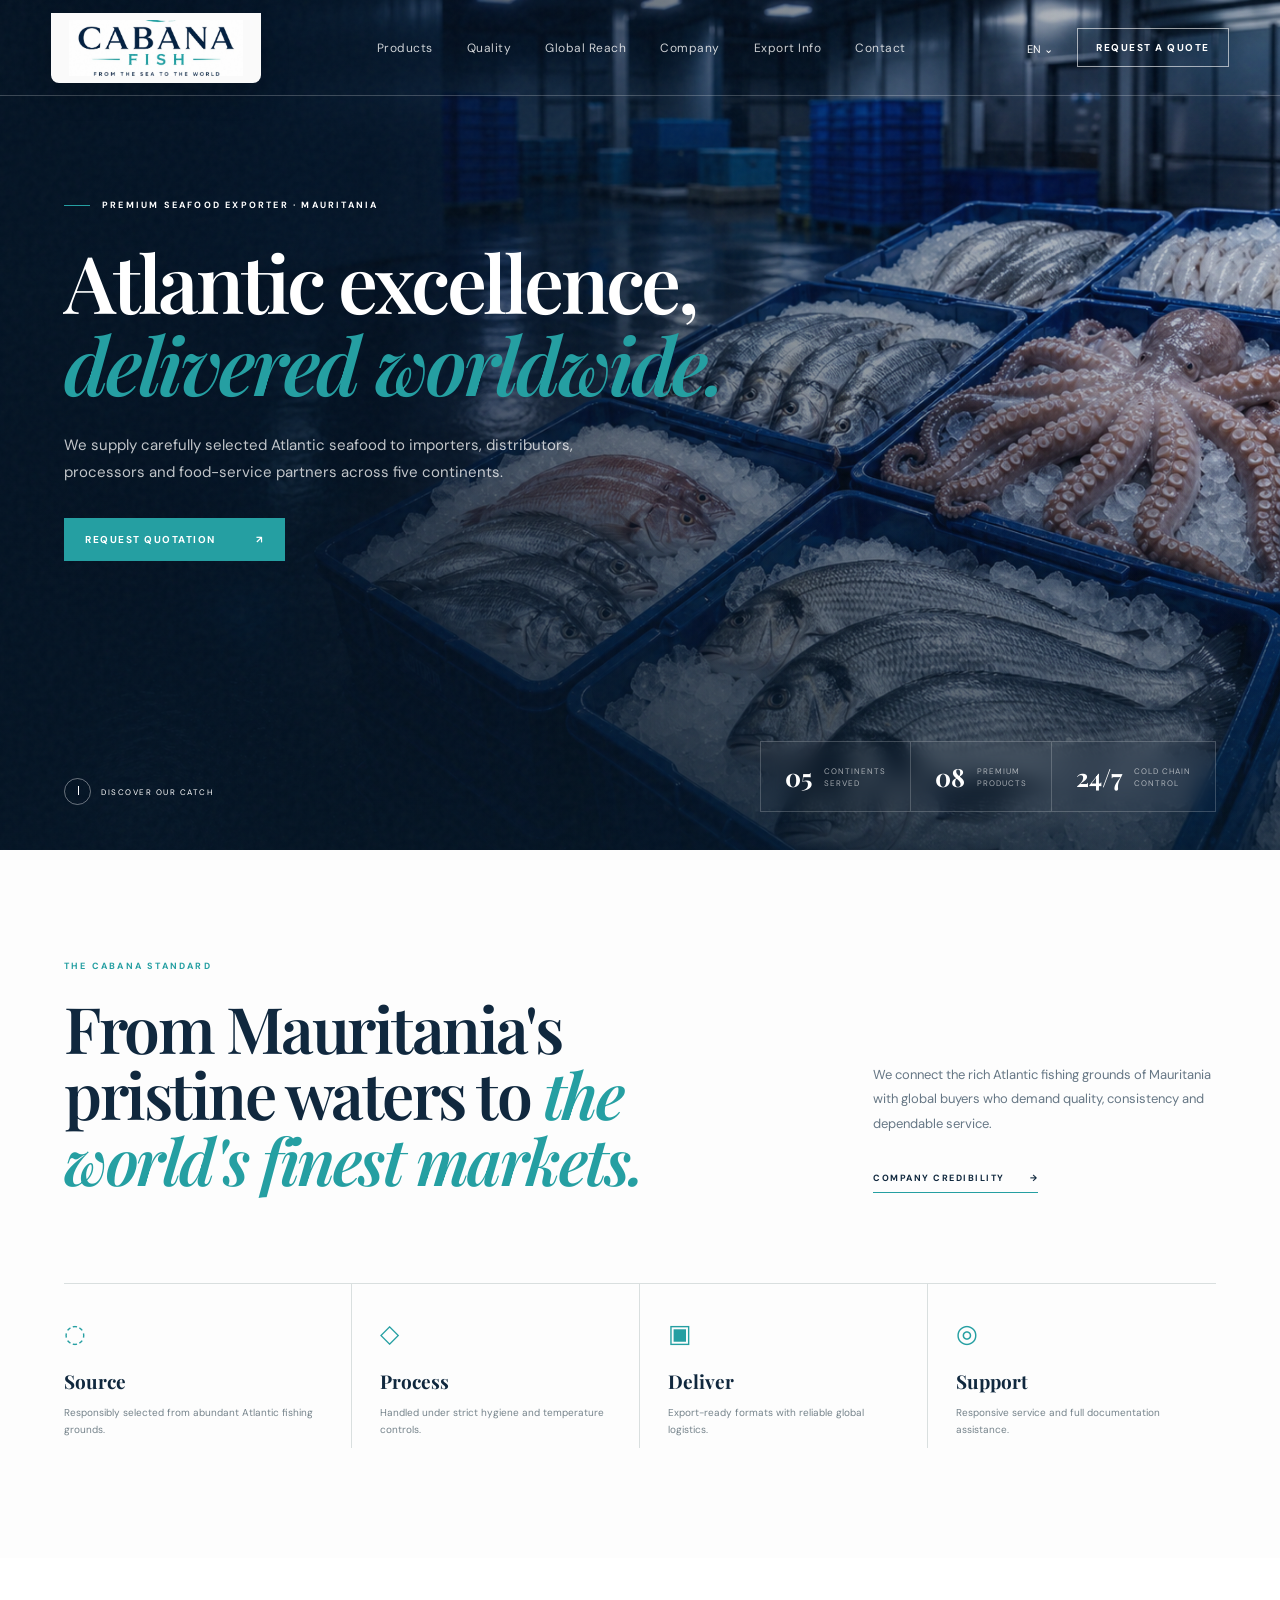
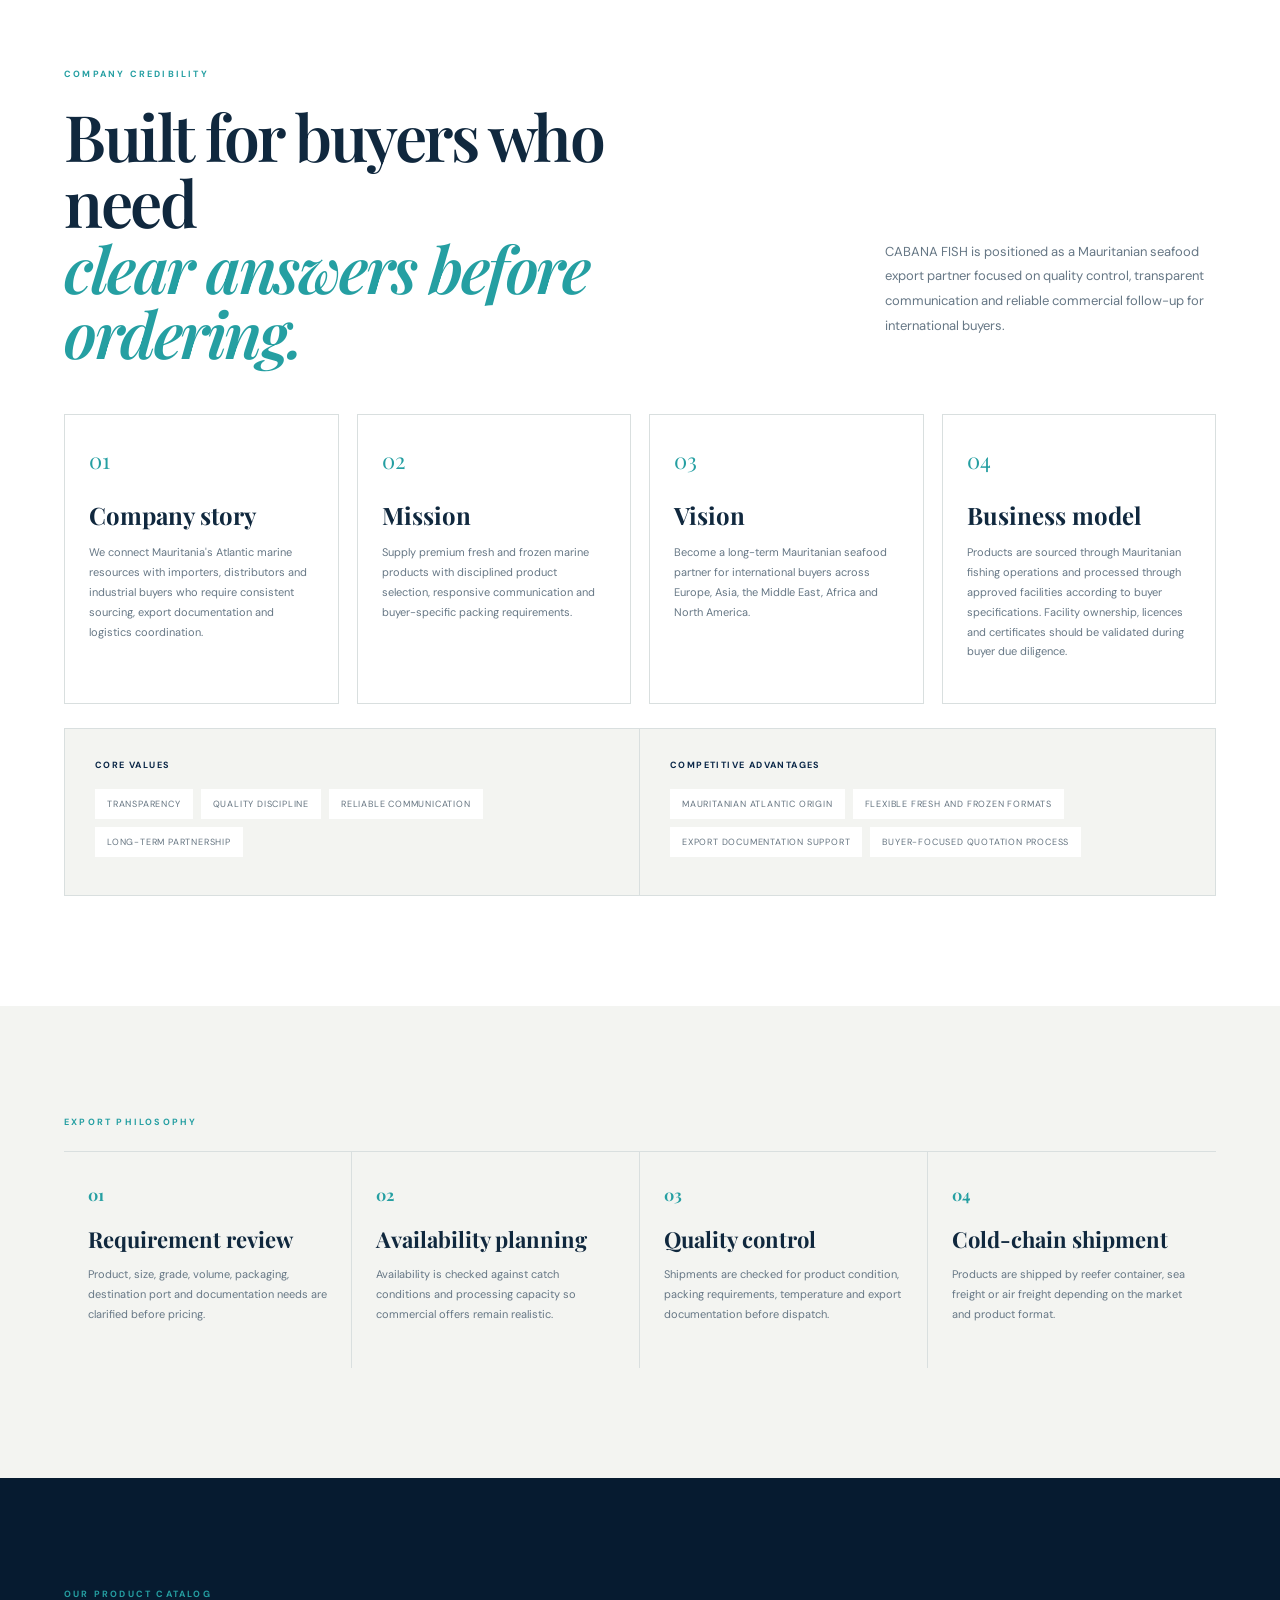
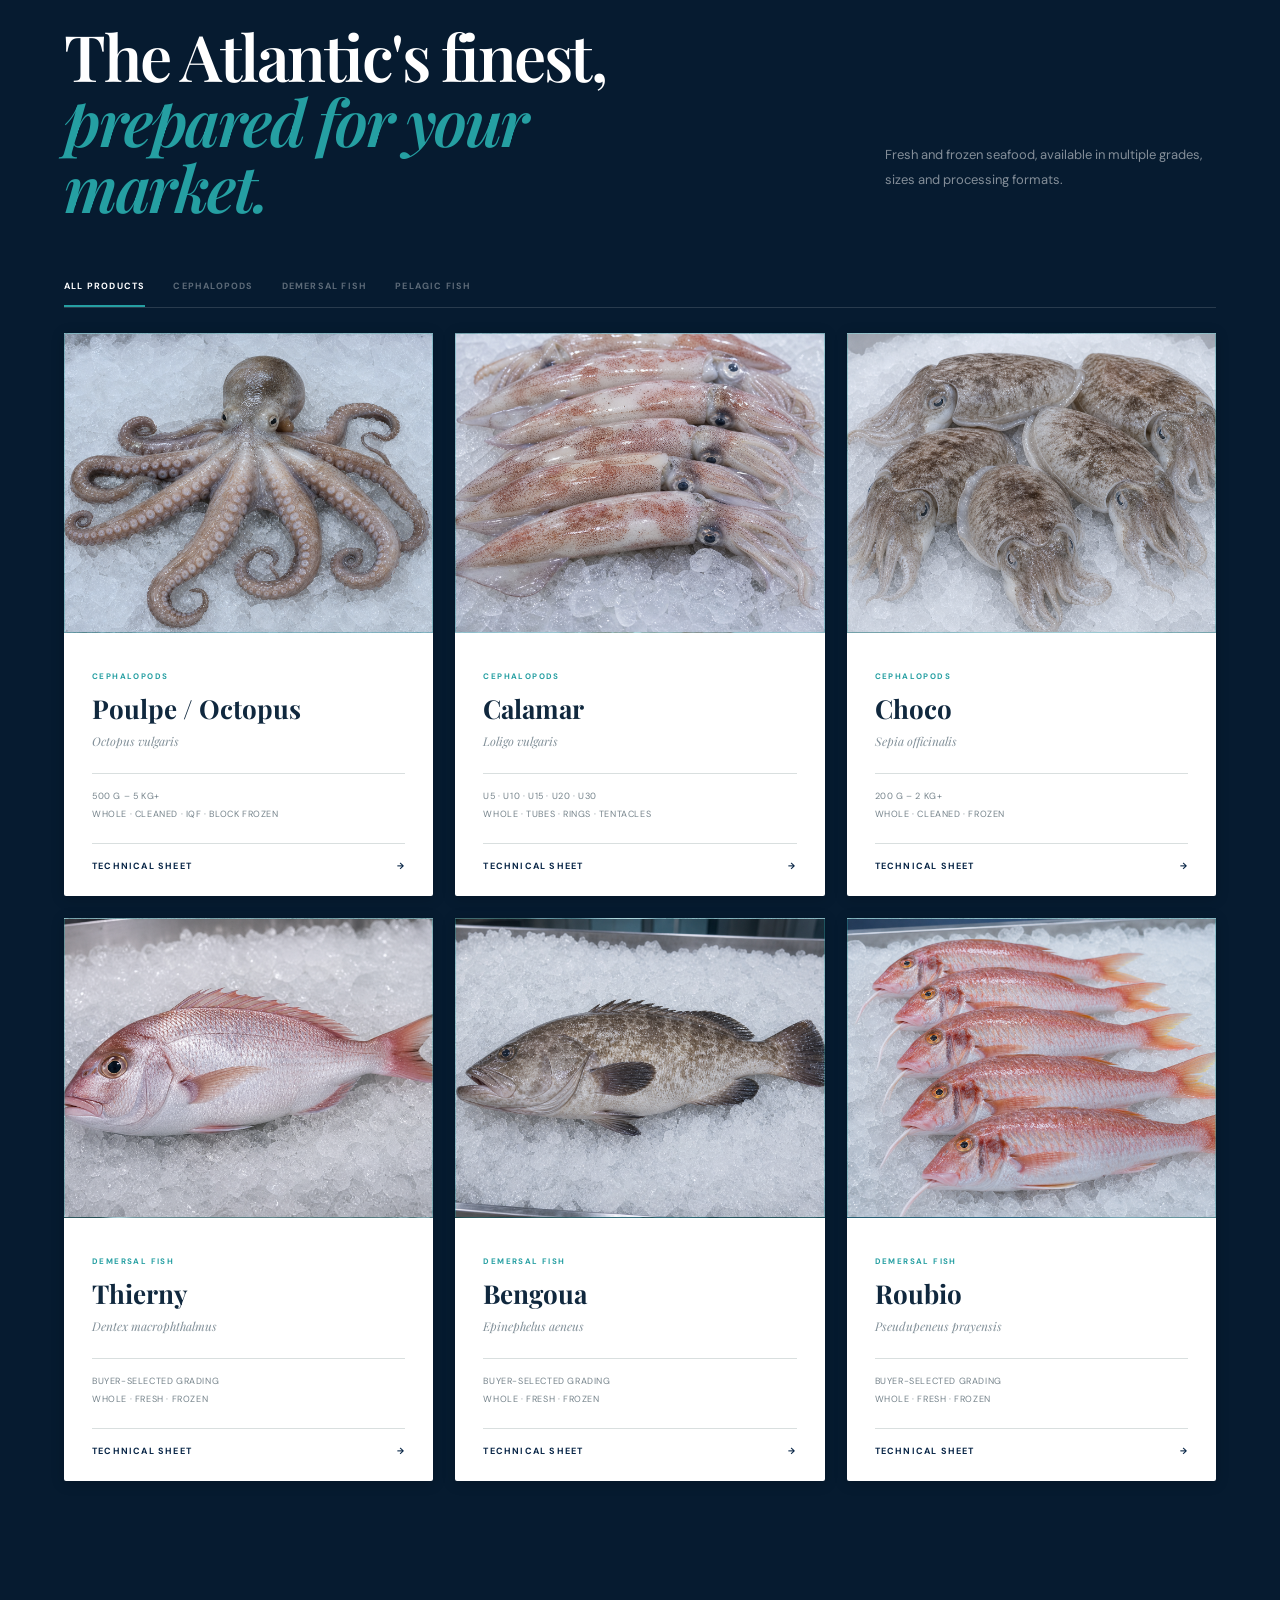
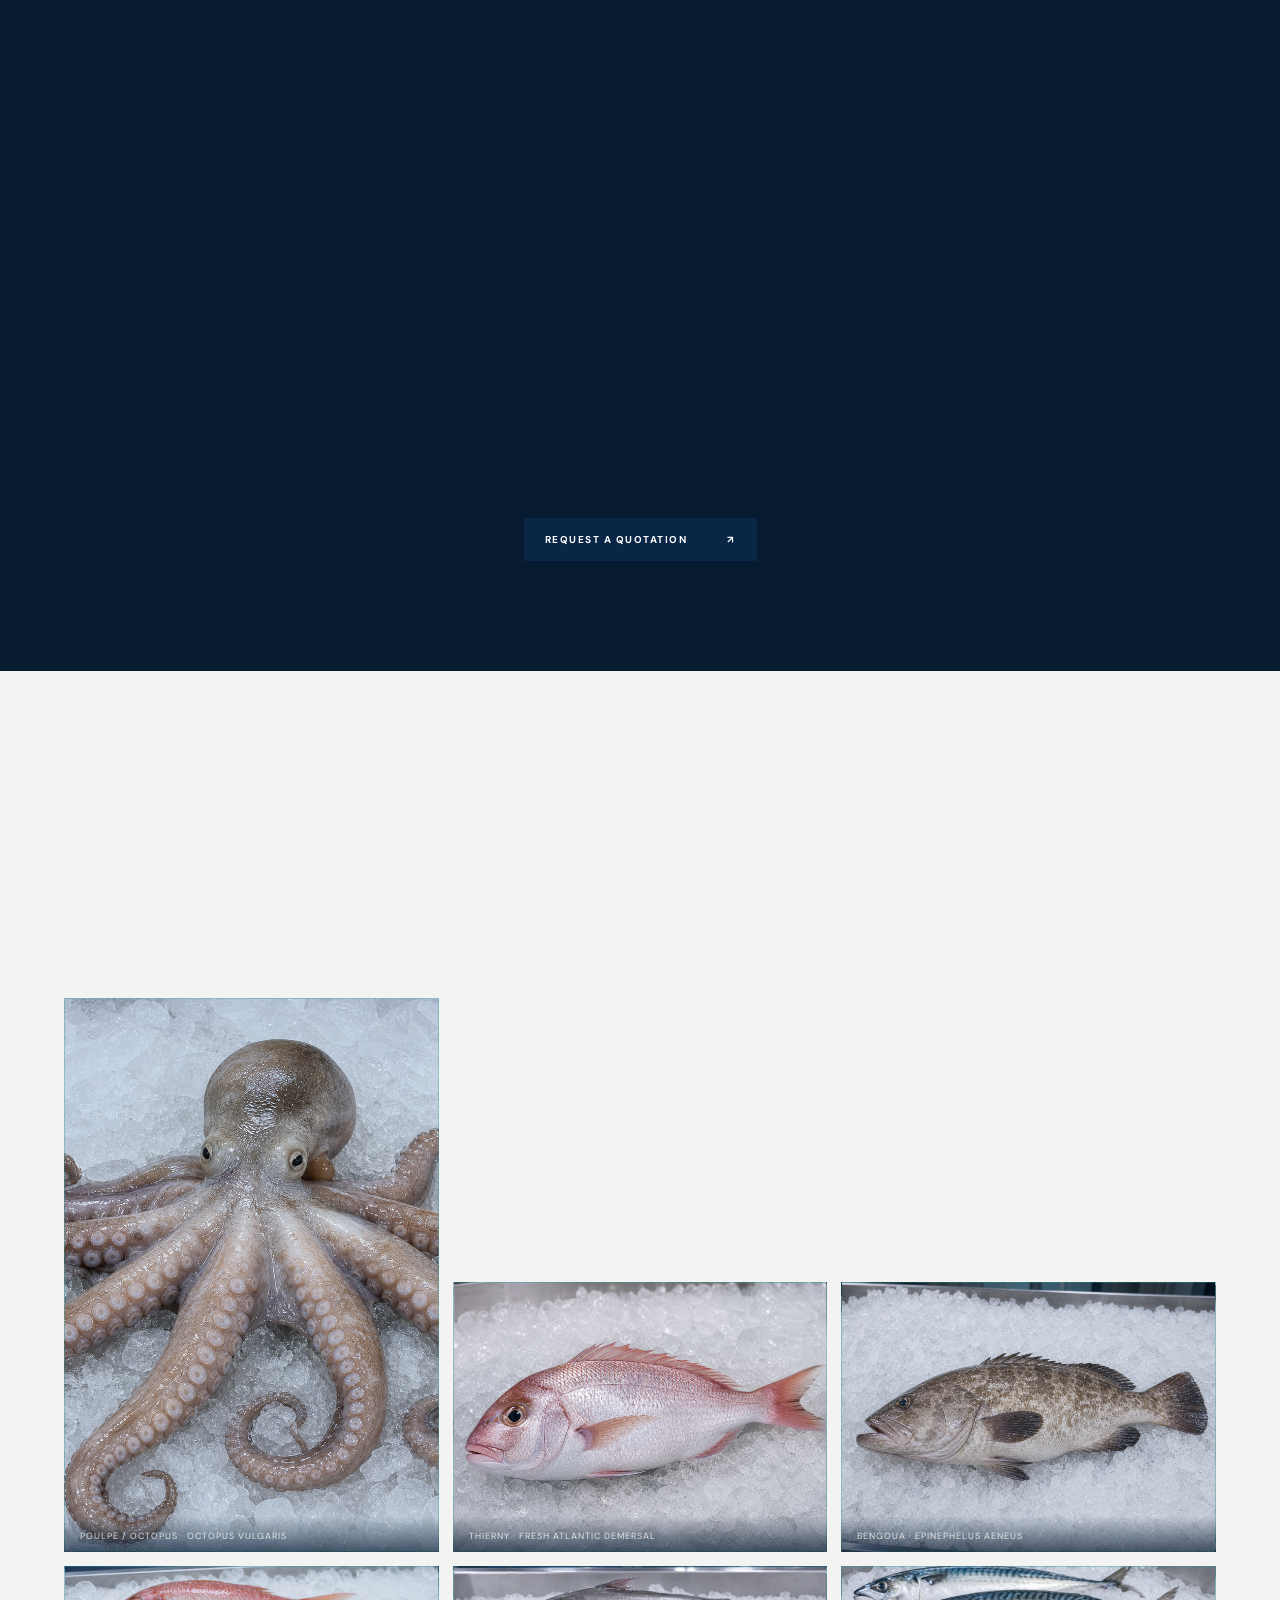
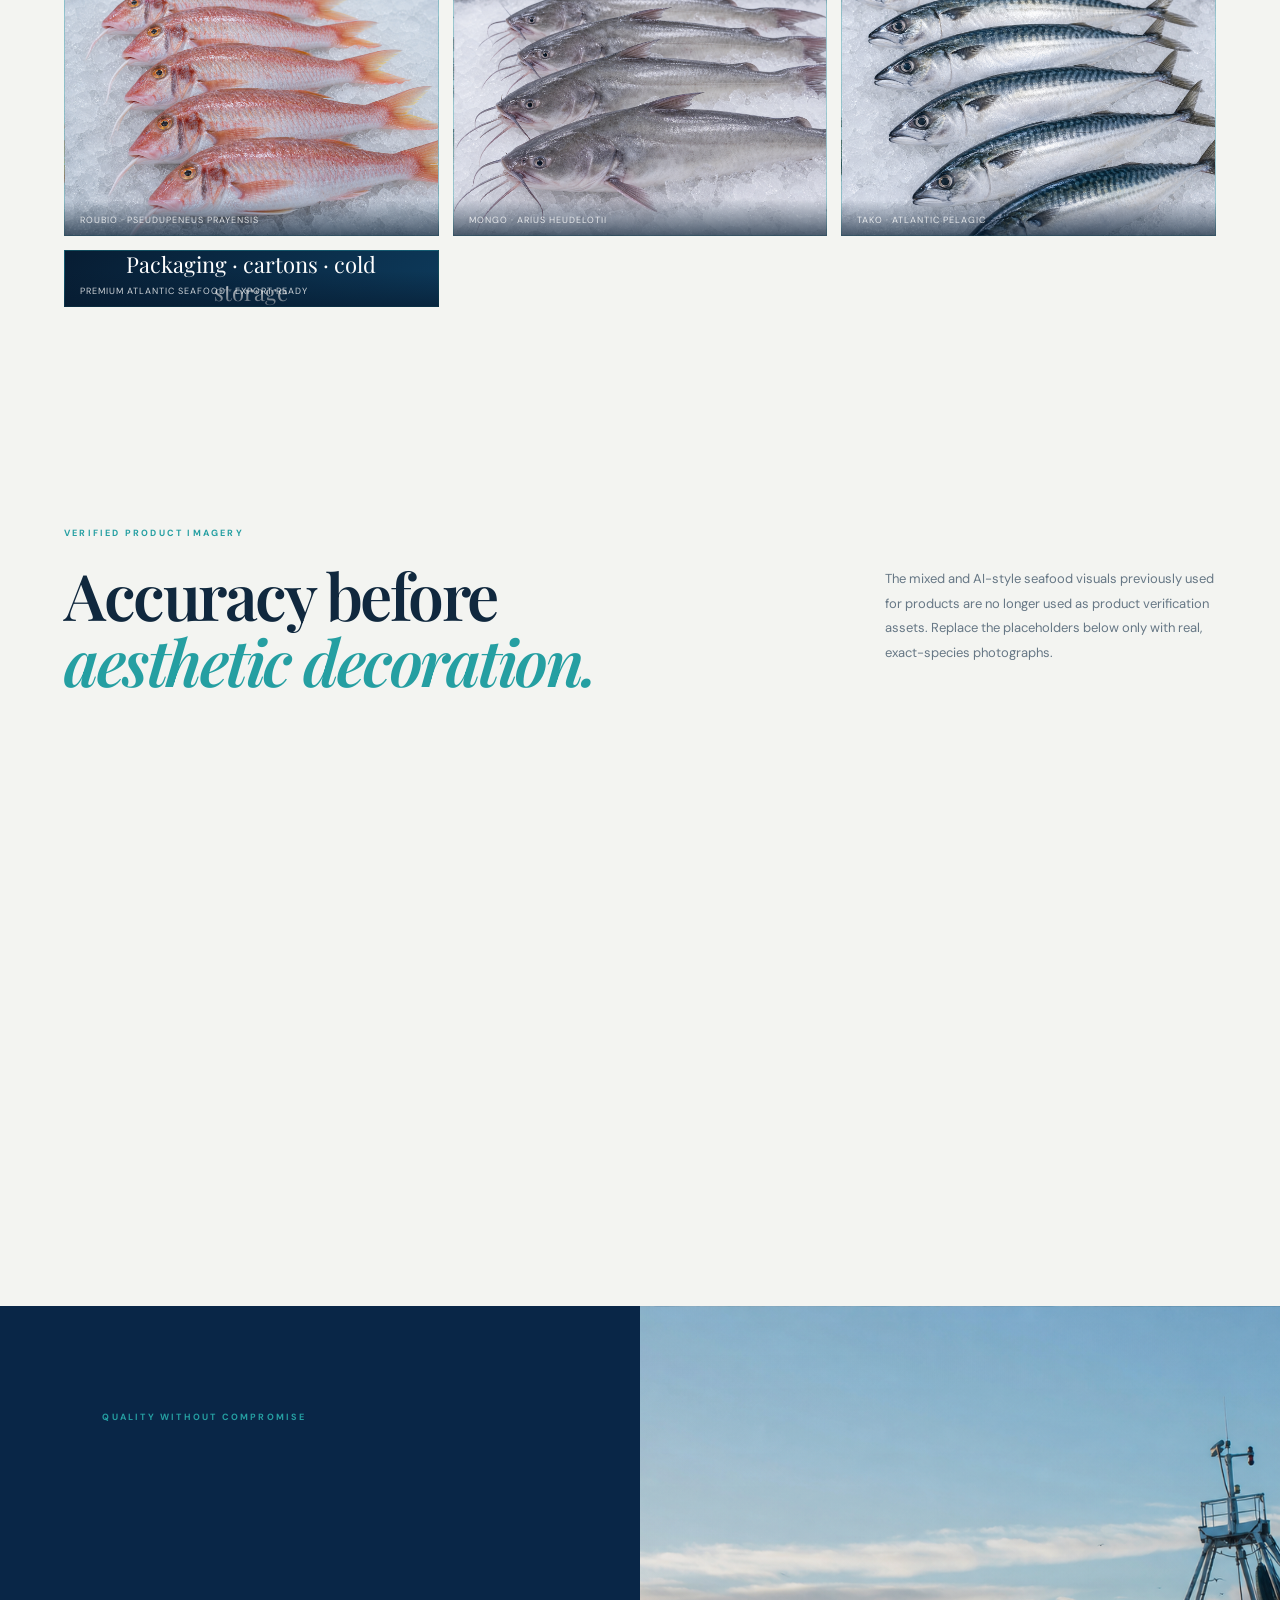
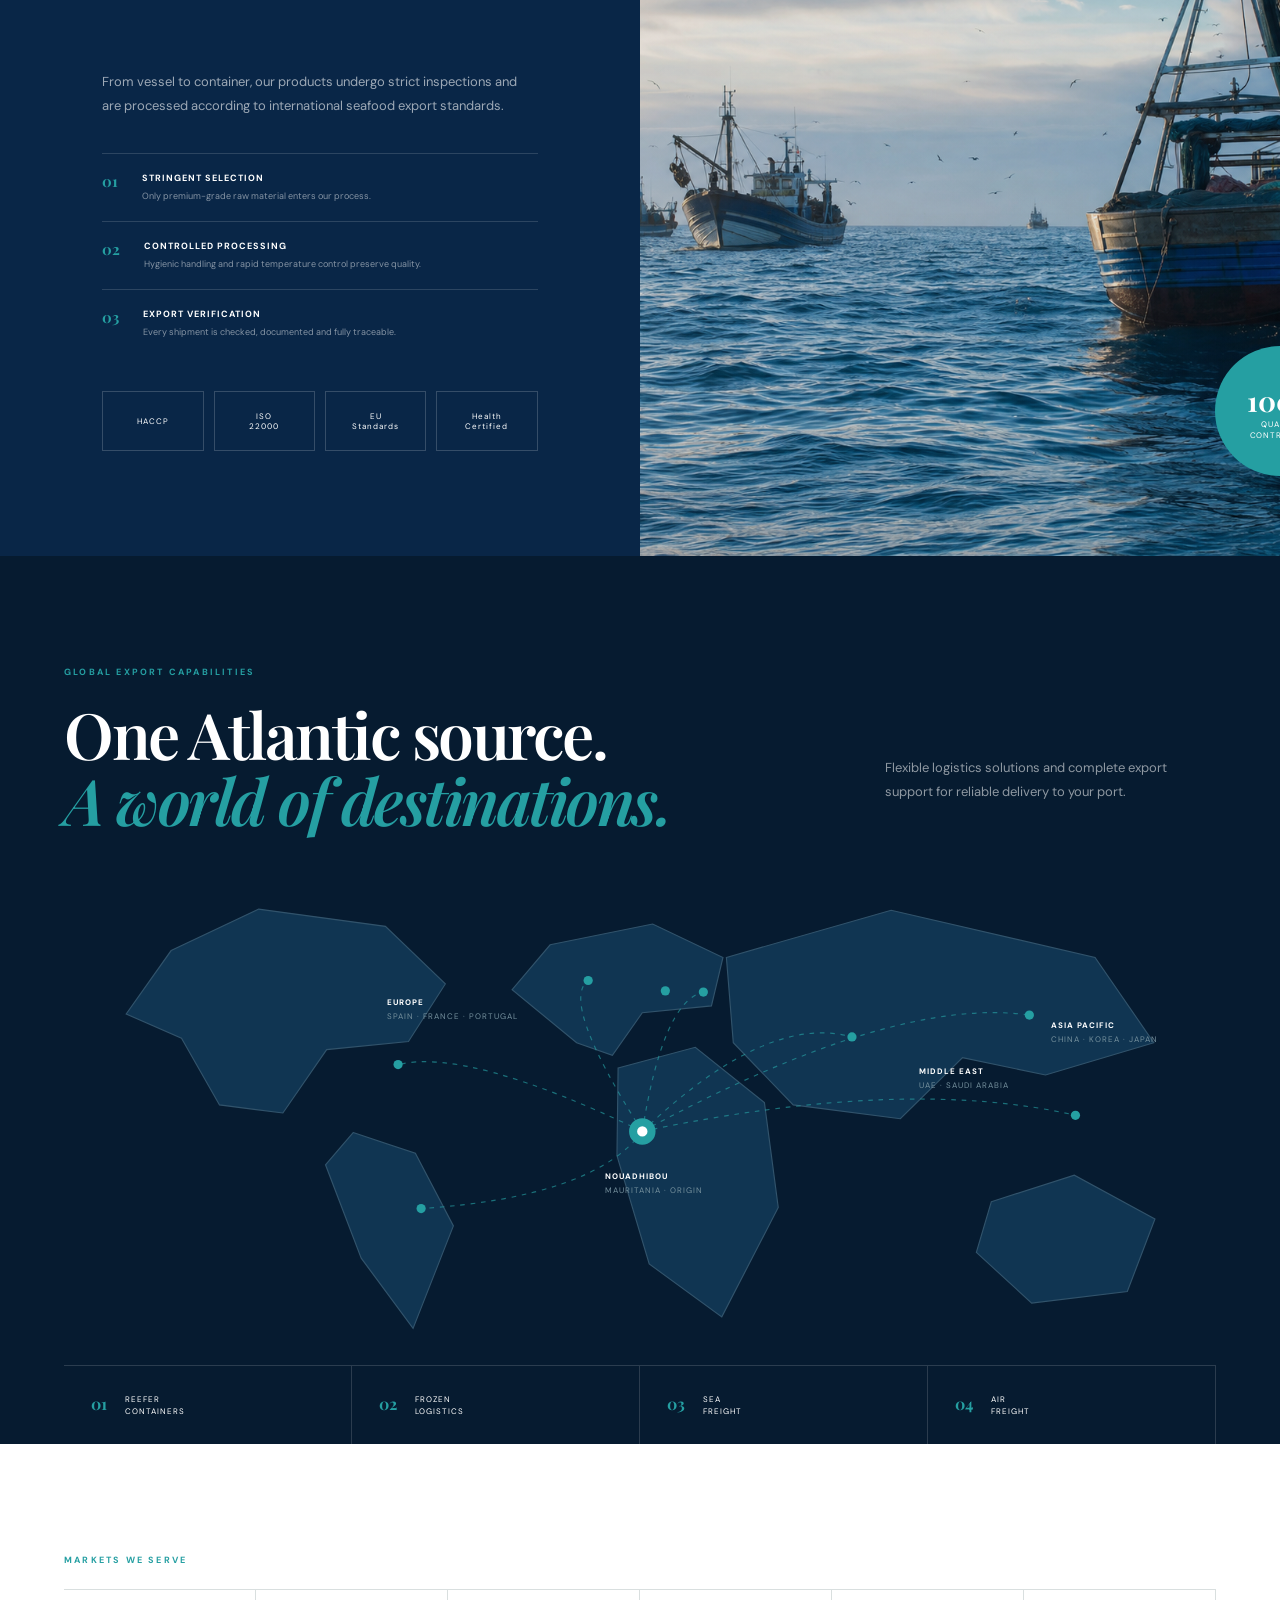
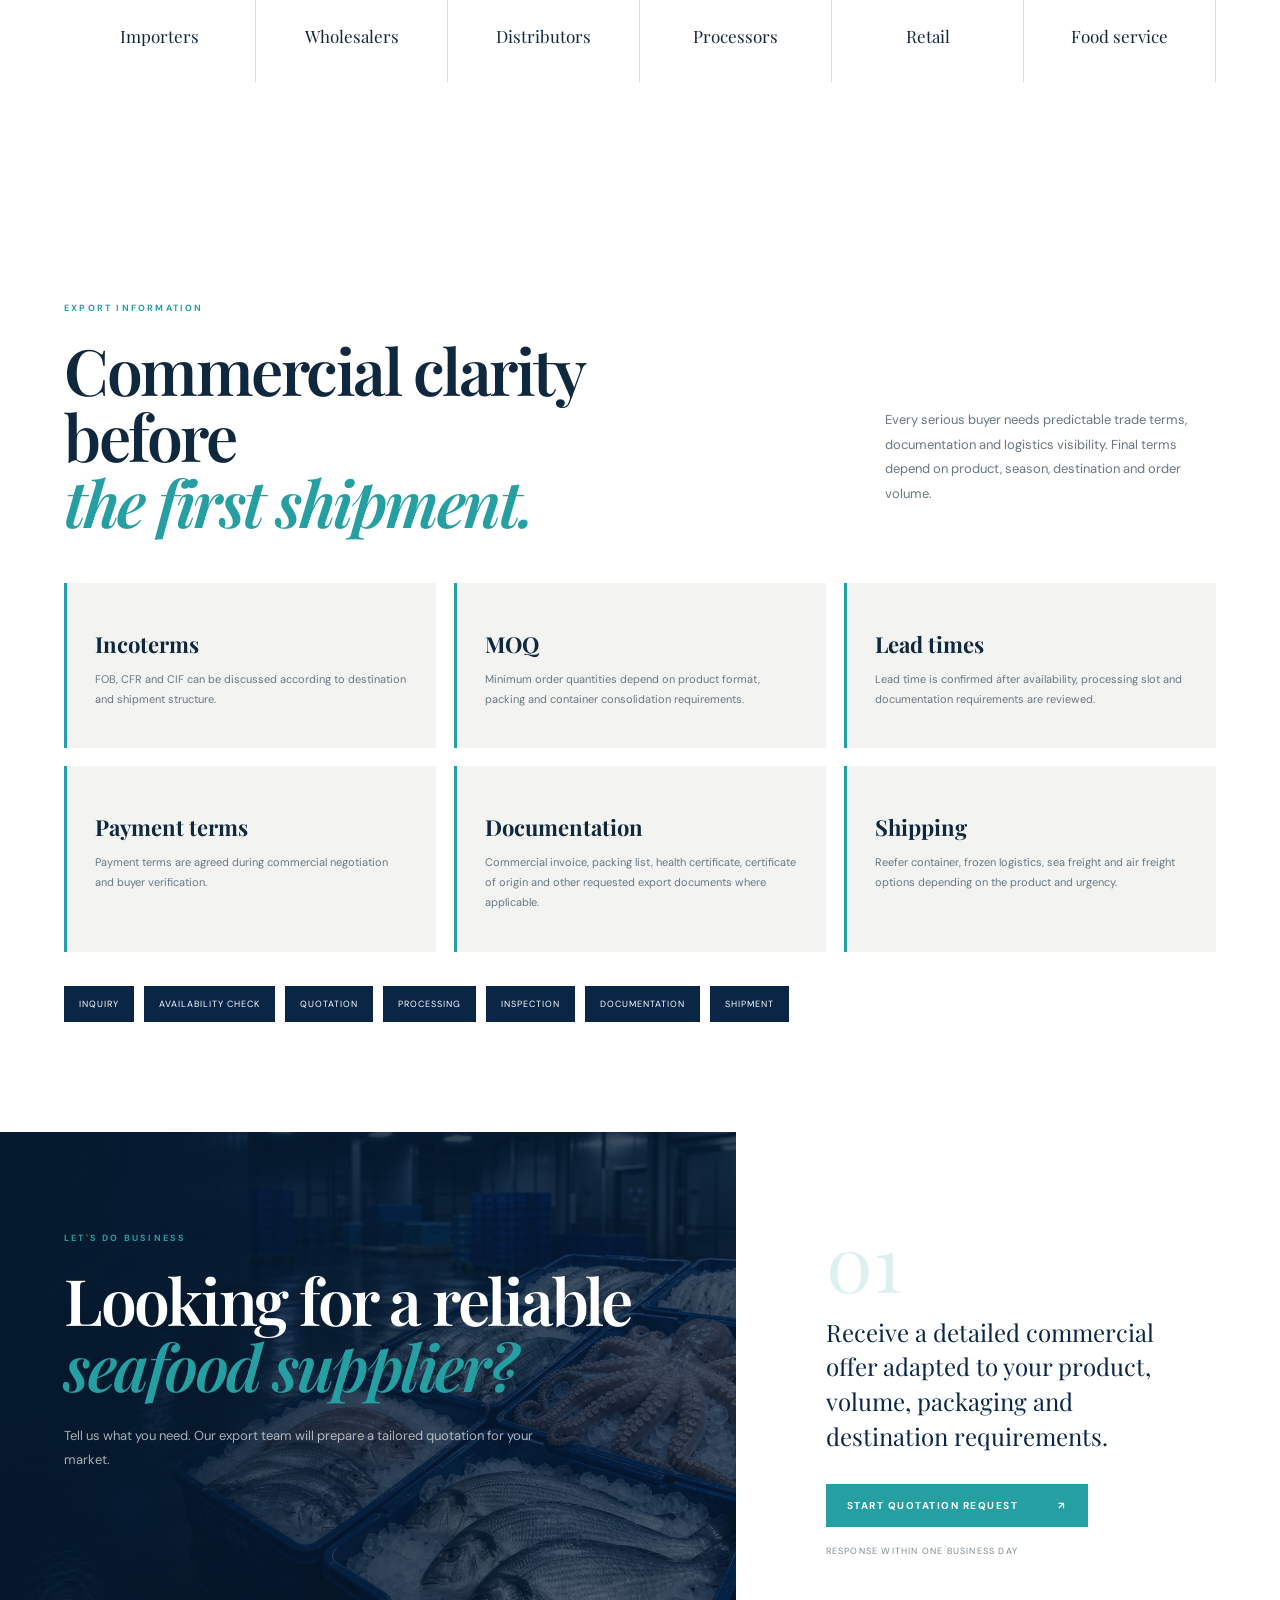
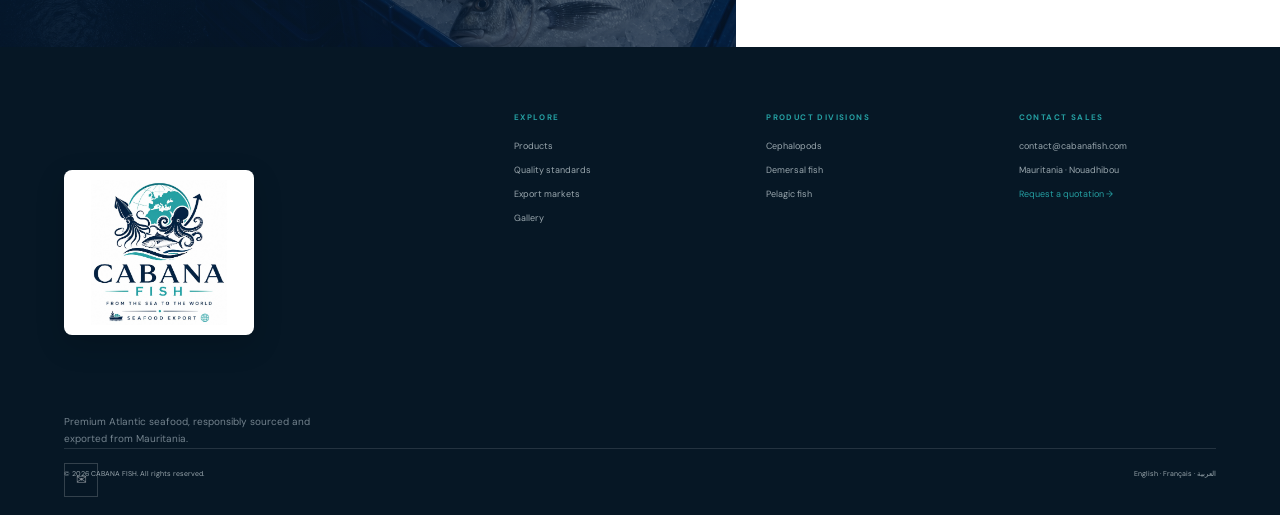
==== commit efa8f8f5: "Prevent stale root page cache" ====
--- a/index.html
+++ b/index.html
@@ -26,7 +26,7 @@
   <link rel="preconnect" href="https://fonts.googleapis.com">
   <link rel="preconnect" href="https://fonts.gstatic.com" crossorigin>
   <link href="https://fonts.googleapis.com/css2?family=DM+Sans:wght@400;500;600;700&family=Playfair+Display:ital,wght@0,600;0,700;1,600&display=swap" rel="stylesheet">
-  <link rel="stylesheet" href="styles.css?v=badgefix1">
+  <link rel="stylesheet" href="styles.css?v=rootfix1">
   <script type="application/ld+json">
   {"@context":"https://schema.org","@type":"Organization","name":"CABANA FISH","url":"https://cabanafish.com/","logo":"https://cabanafish.com/assets/cabanafish-logo-tight.png","email":"contact@cabanafish.com","address":{"@type":"PostalAddress","addressCountry":"MR","addressLocality":"Mauritania"},"description":"Premium exporter and supplier of Atlantic marine products from Mauritania."}
   </script>
@@ -425,6 +425,6 @@
   <!-- ── Back to top ────────────────────────────────────────────────────────── -->
   <button class="back-to-top" aria-label="Back to top">↑</button>
 
-  <script src="script.js?v=badgefix1"></script>
+  <script src="script.js?v=rootfix1"></script>
 </body>
 </html>
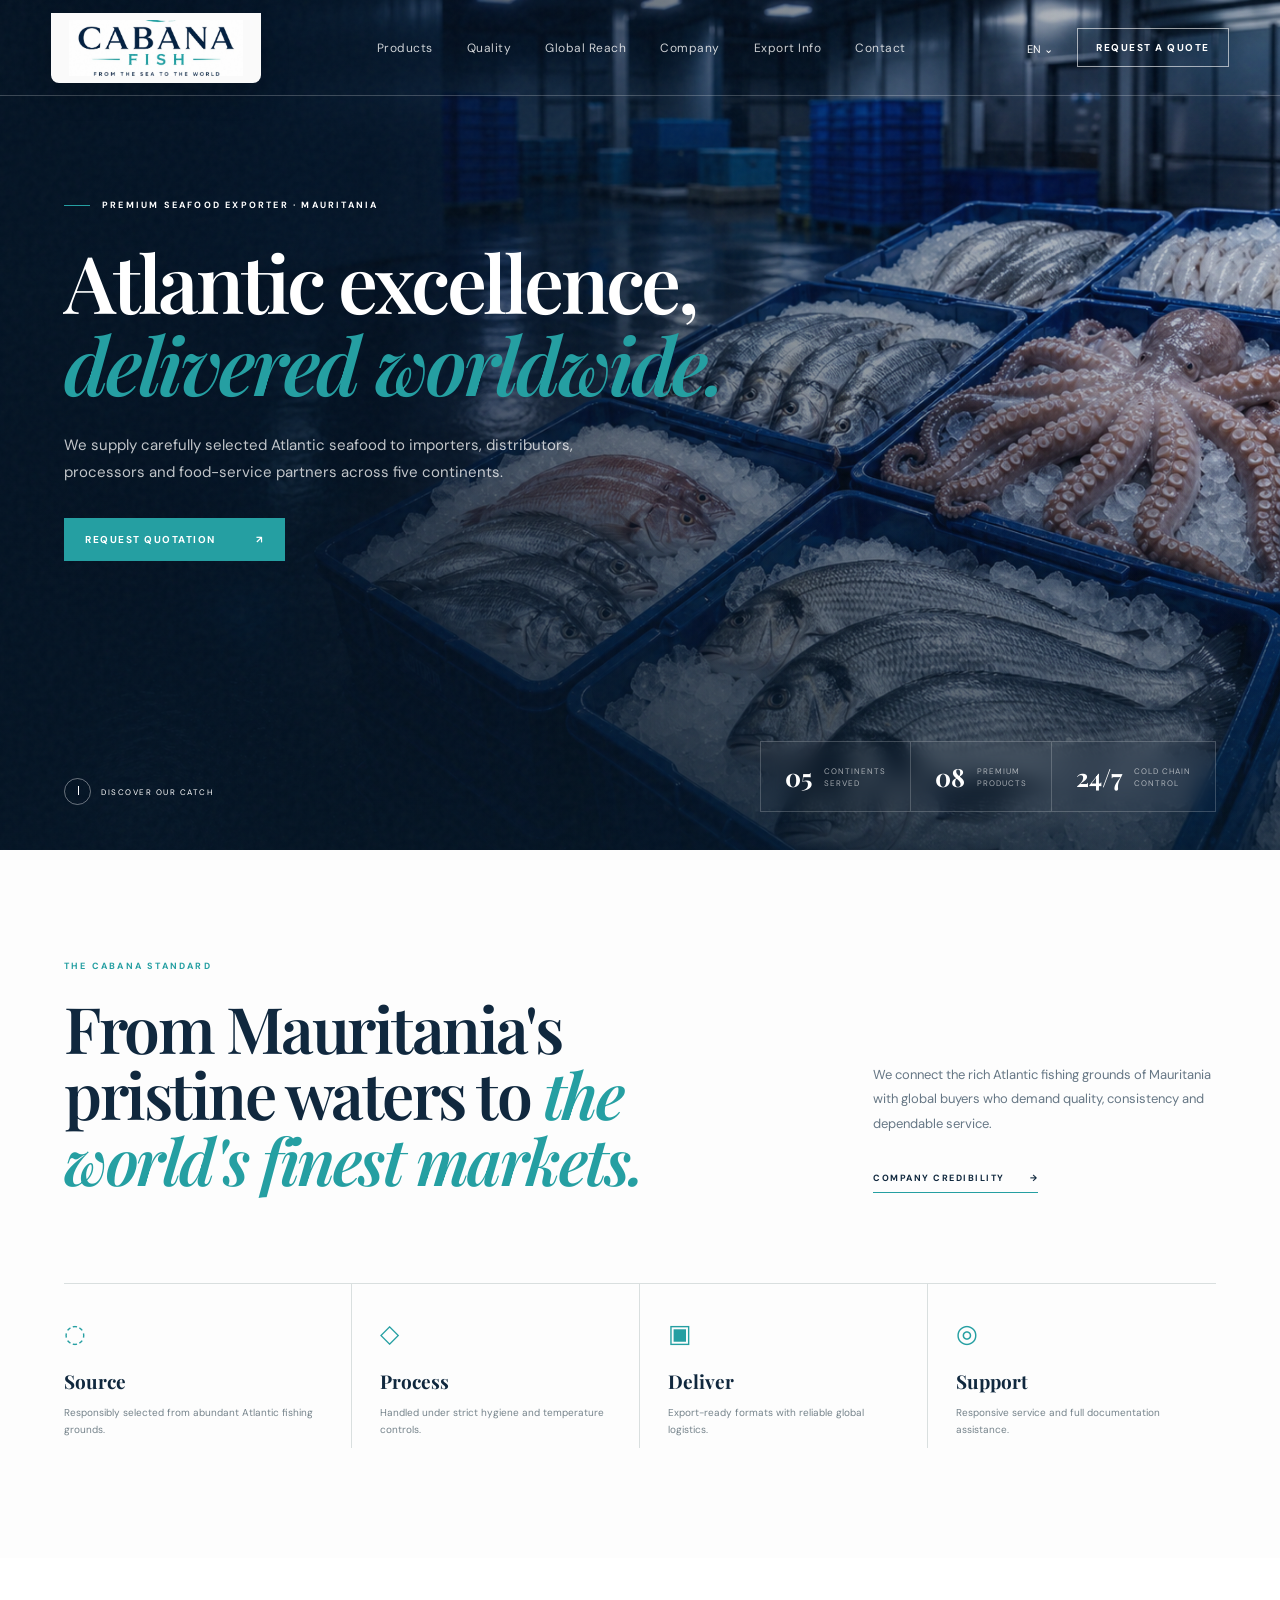
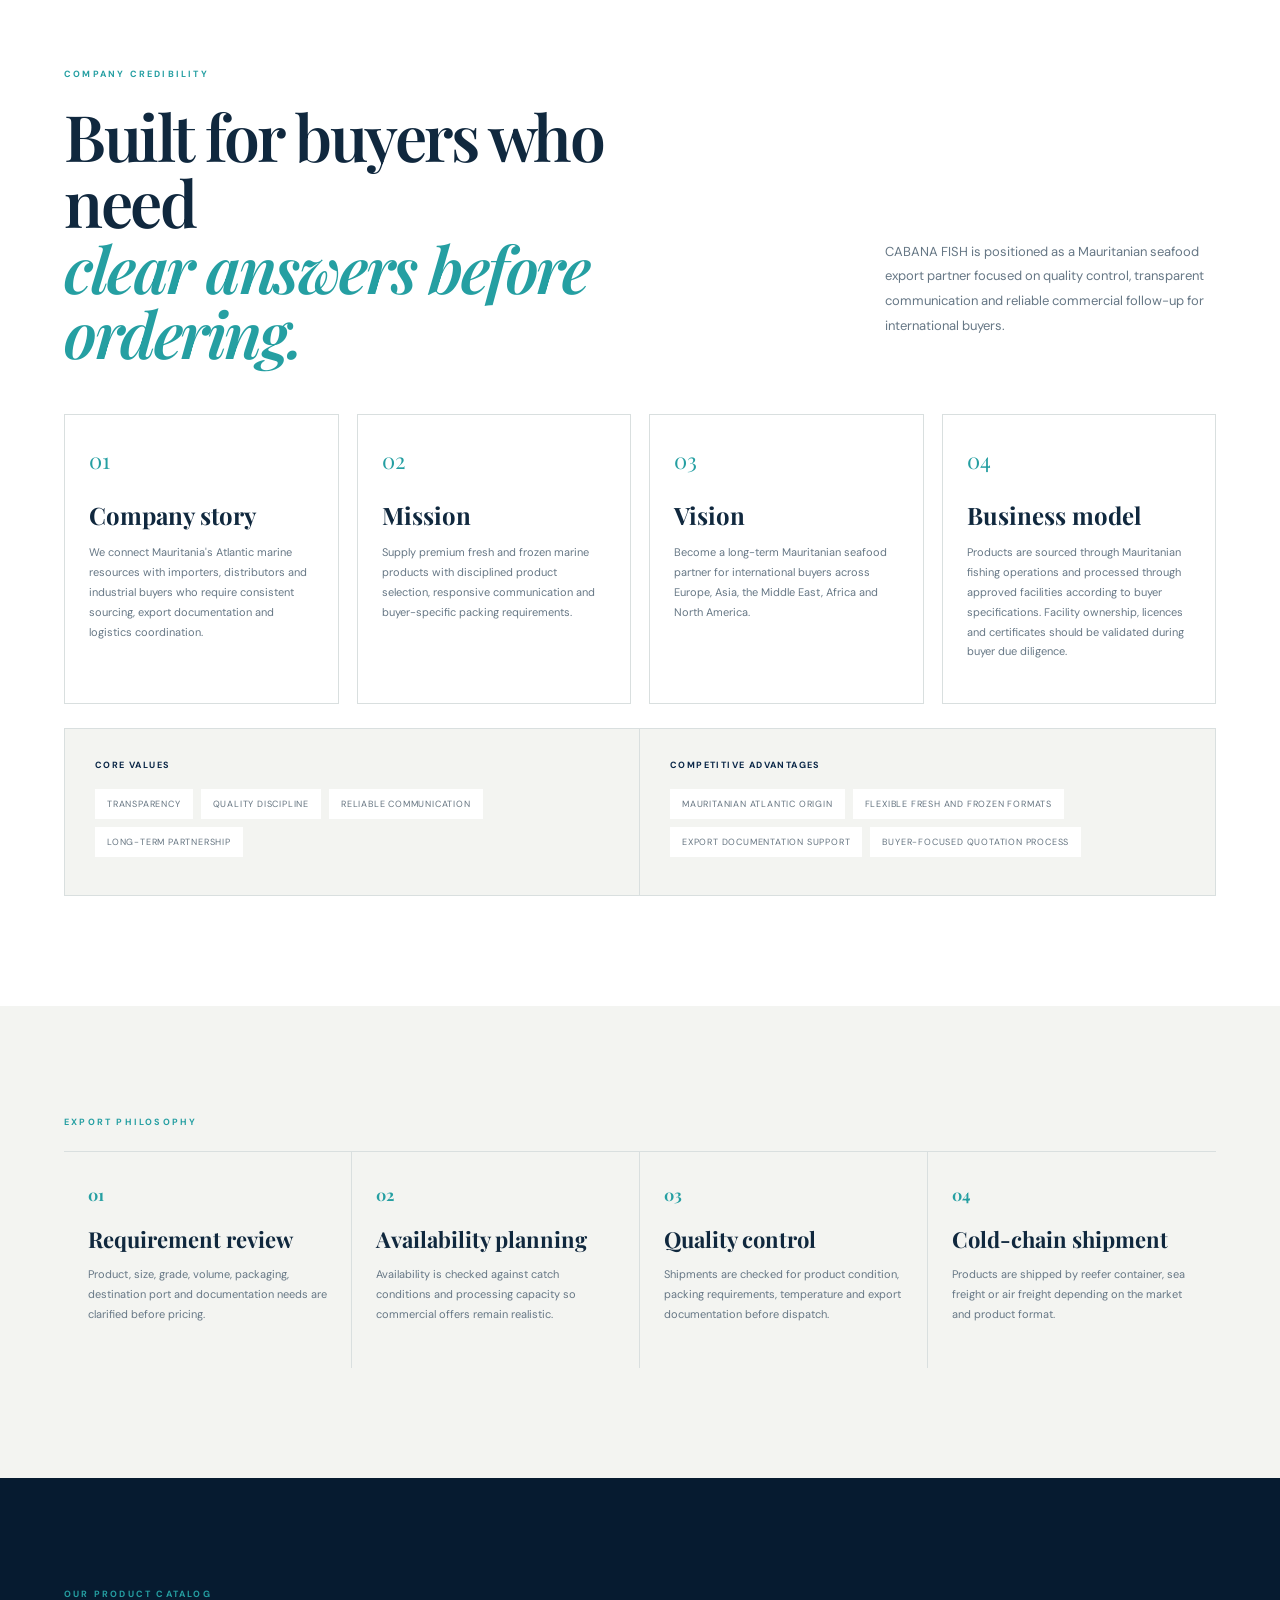
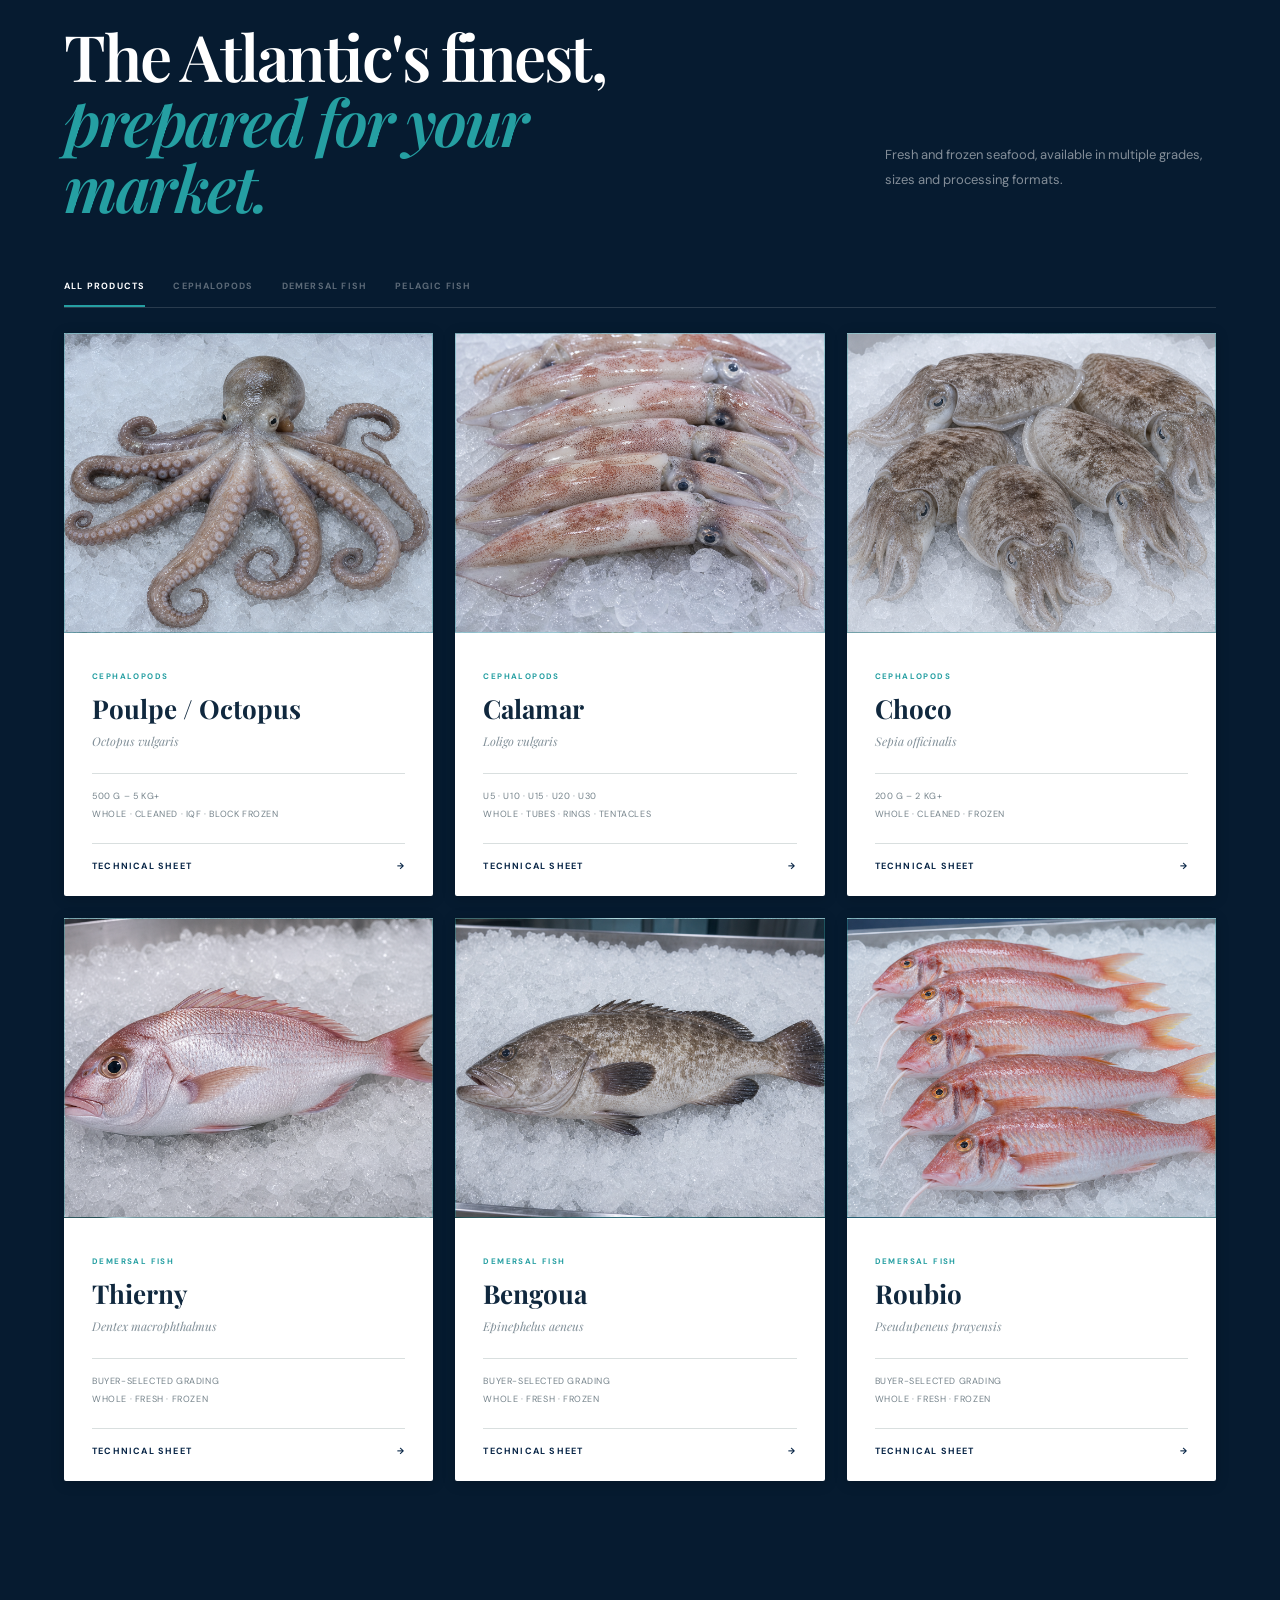
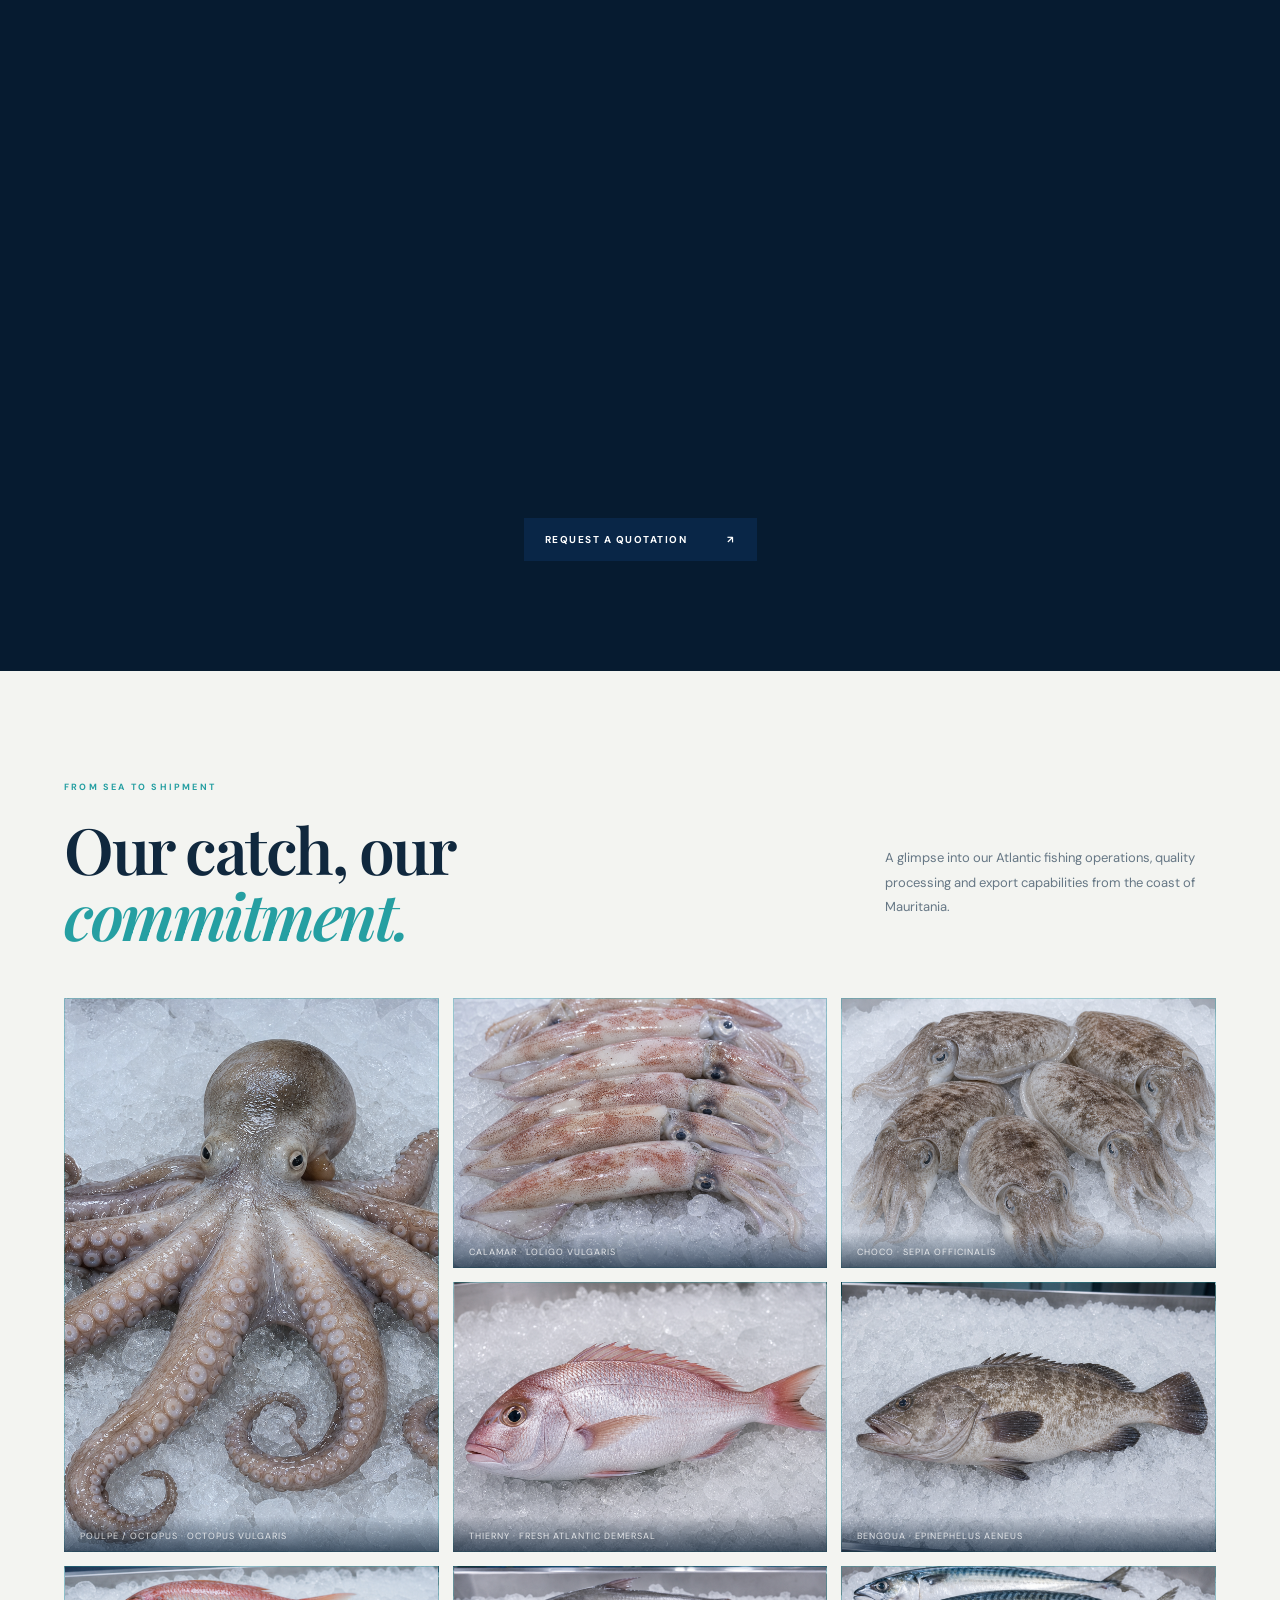
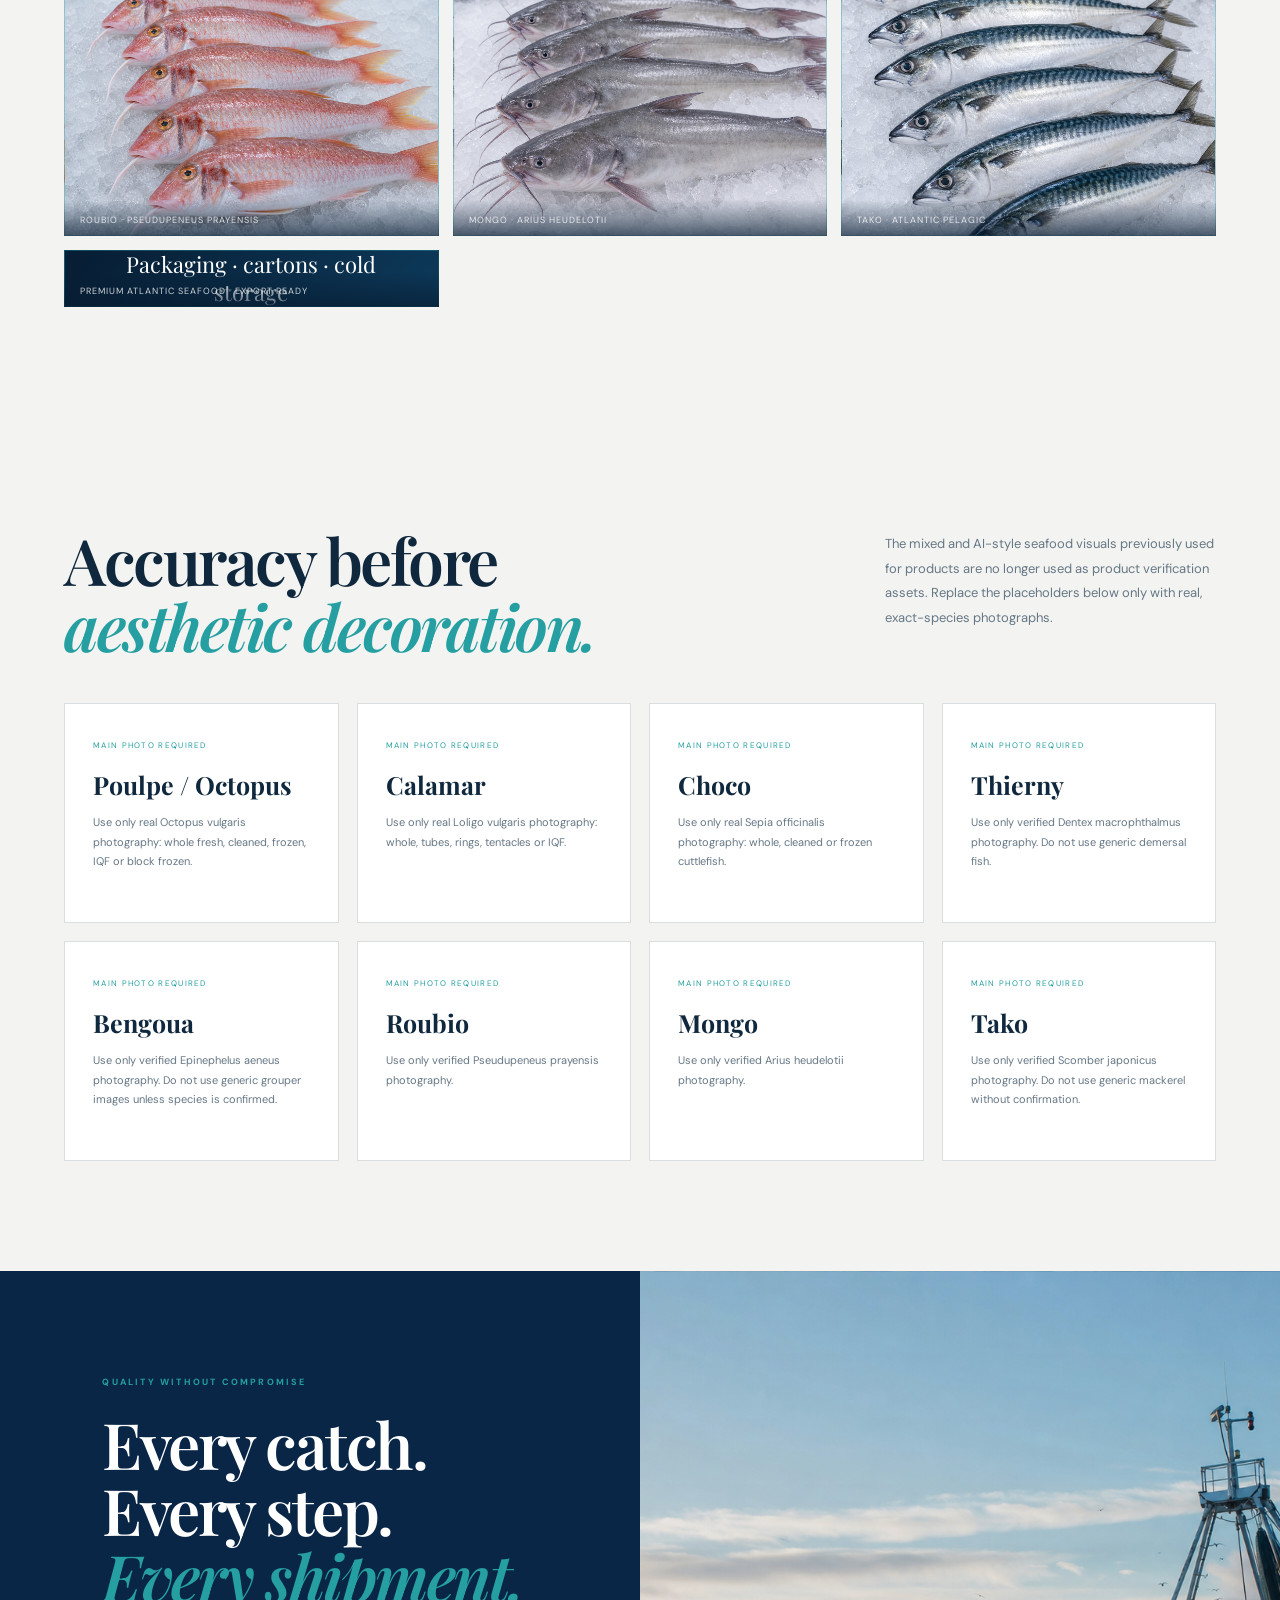
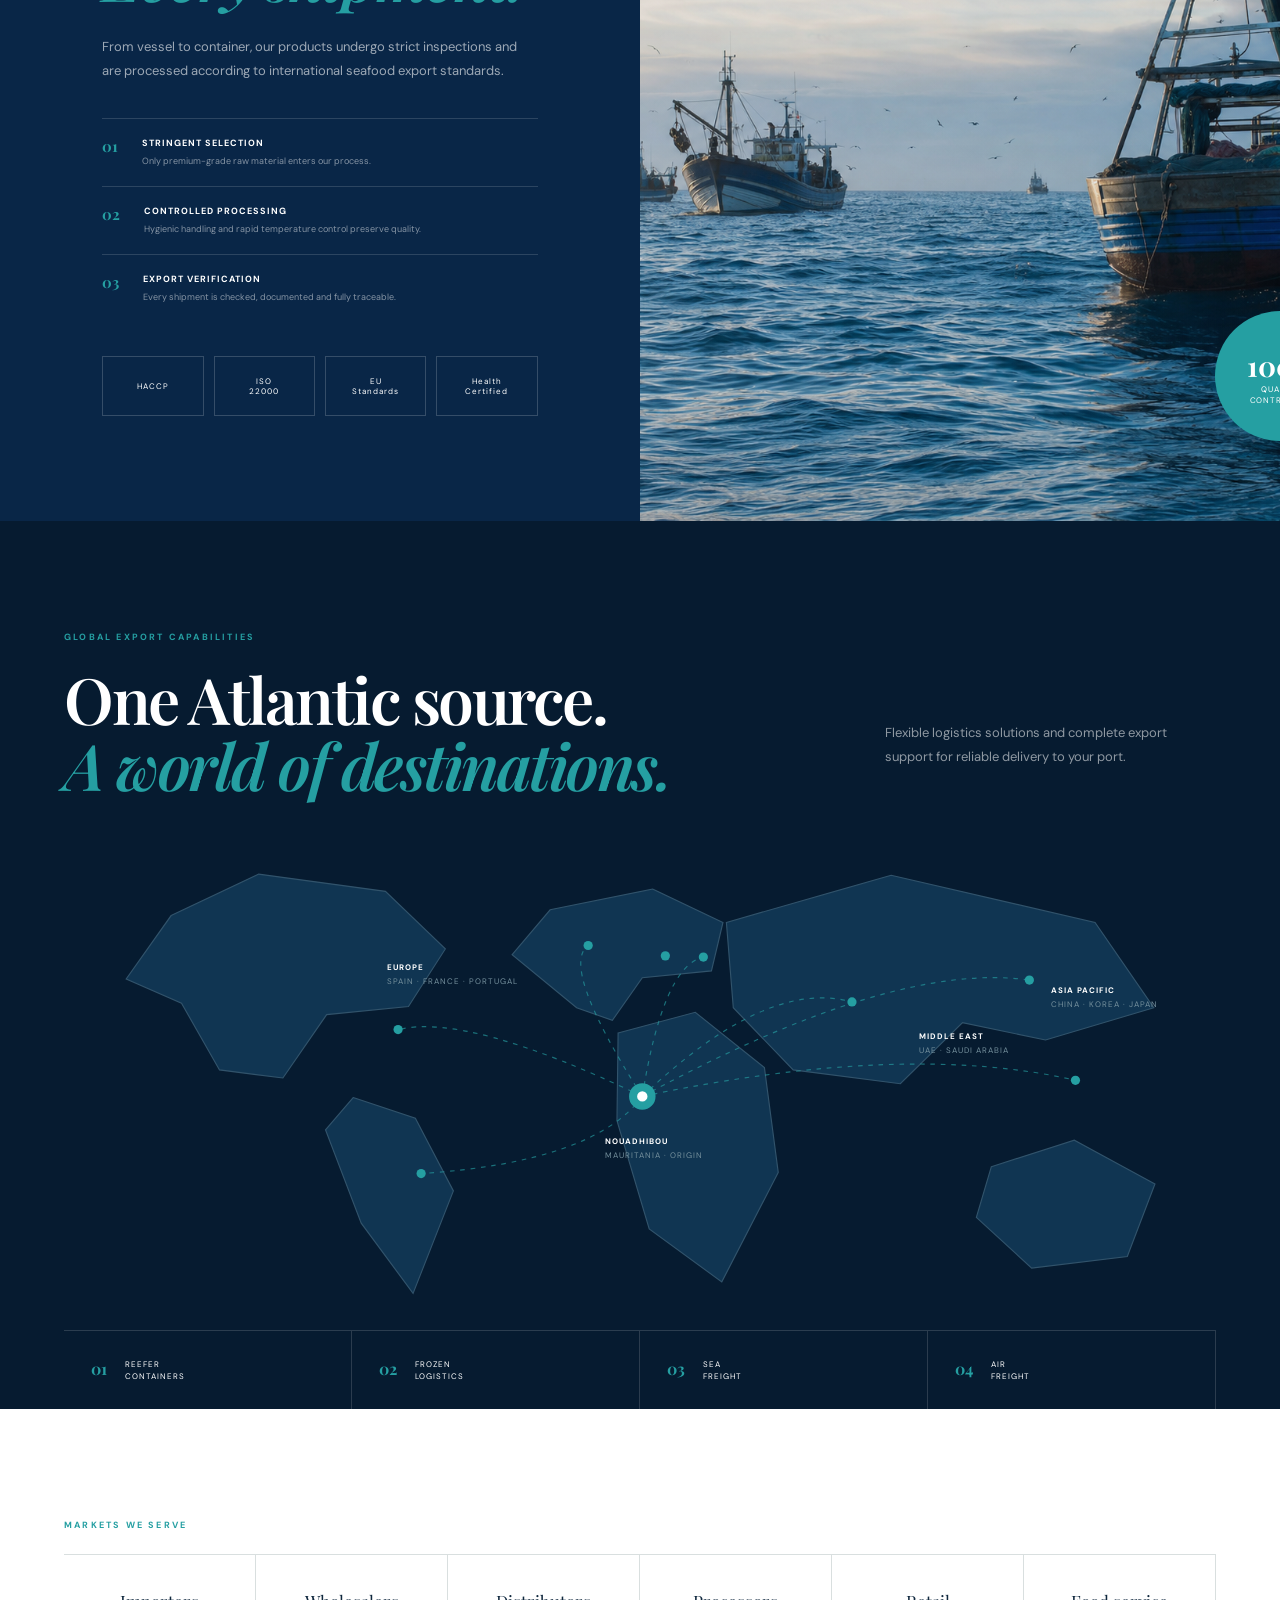
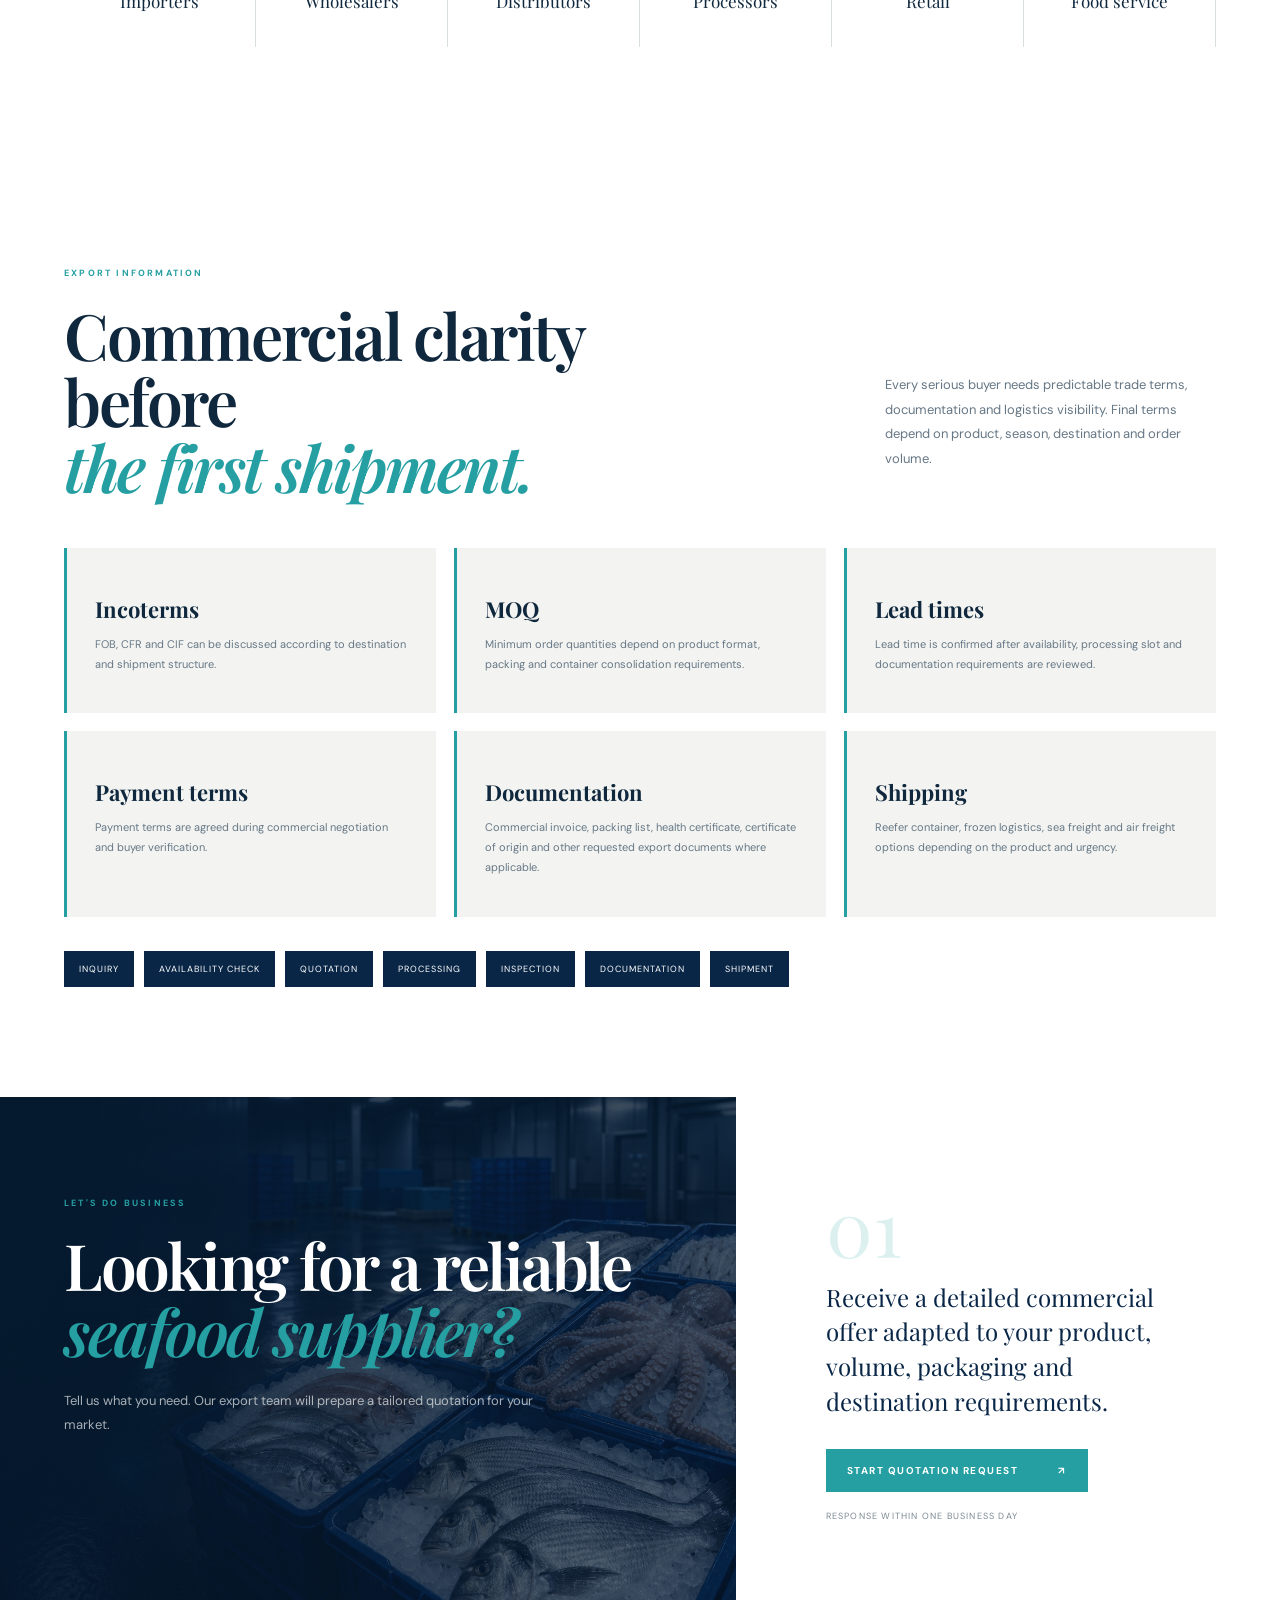
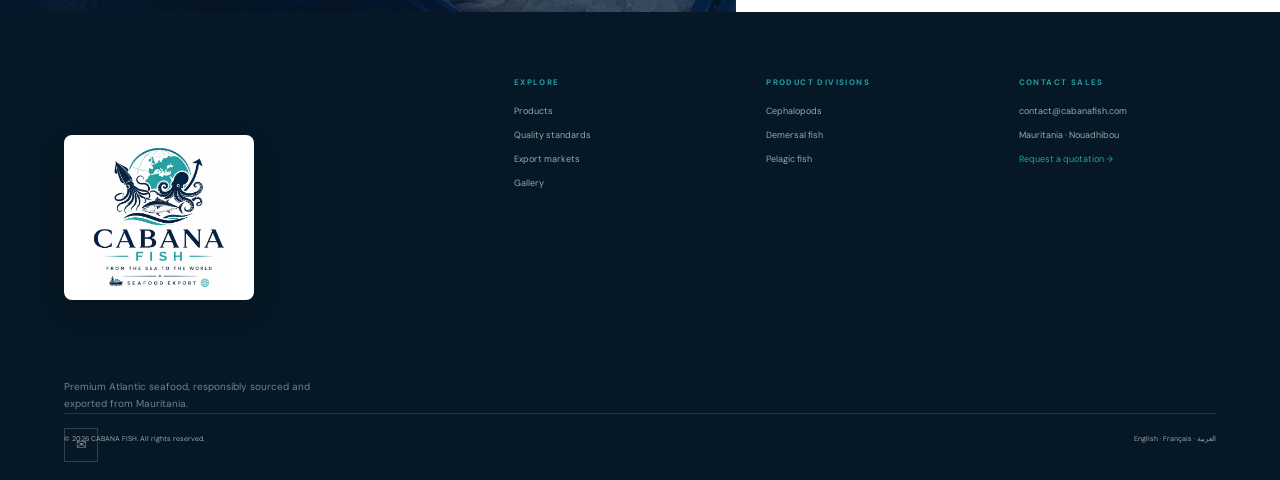
==== commit ce617c6b: "Remove verified imagery heading" ====
--- a/index.html
+++ b/index.html
@@ -2,6 +2,9 @@
 <html lang="en">
 <head>
   <meta charset="UTF-8">
+  <meta http-equiv="Cache-Control" content="no-store, no-cache, must-revalidate, max-age=0">
+  <meta http-equiv="Pragma" content="no-cache">
+  <meta http-equiv="Expires" content="0">
   <meta name="viewport" content="width=device-width, initial-scale=1.0">
   <meta name="description" content="CABANA FISH exports premium Atlantic seafood from Mauritania to international importers, wholesalers, distributors and food-service companies.">
   <link rel="canonical" href="https://cabanafish.com/">
@@ -26,7 +29,7 @@
   <link rel="preconnect" href="https://fonts.googleapis.com">
   <link rel="preconnect" href="https://fonts.gstatic.com" crossorigin>
   <link href="https://fonts.googleapis.com/css2?family=DM+Sans:wght@400;500;600;700&family=Playfair+Display:ital,wght@0,600;0,700;1,600&display=swap" rel="stylesheet">
-  <link rel="stylesheet" href="styles.css?v=rootfix1">
+  <link rel="stylesheet" href="styles.css?v=rootfix2">
   <script type="application/ld+json">
   {"@context":"https://schema.org","@type":"Organization","name":"CABANA FISH","url":"https://cabanafish.com/","logo":"https://cabanafish.com/assets/cabanafish-logo-tight.png","email":"contact@cabanafish.com","address":{"@type":"PostalAddress","addressCountry":"MR","addressLocality":"Mauritania"},"description":"Premium exporter and supplier of Atlantic marine products from Mauritania."}
   </script>
@@ -272,7 +275,6 @@
     <section class="image-verification section-pad" id="image-verification">
       <div class="section-head reveal">
         <div>
-          <div class="section-kicker">Verified product imagery</div>
           <h2>Accuracy before<br><em>aesthetic decoration.</em></h2>
         </div>
         <p>The mixed and AI-style seafood visuals previously used for products are no longer used as product verification assets. Replace the placeholders below only with real, exact-species photographs.</p>
@@ -425,6 +427,6 @@
   <!-- ── Back to top ────────────────────────────────────────────────────────── -->
   <button class="back-to-top" aria-label="Back to top">↑</button>
 
-  <script src="script.js?v=rootfix1"></script>
+  <script src="script.js?v=rootfix2"></script>
 </body>
 </html>
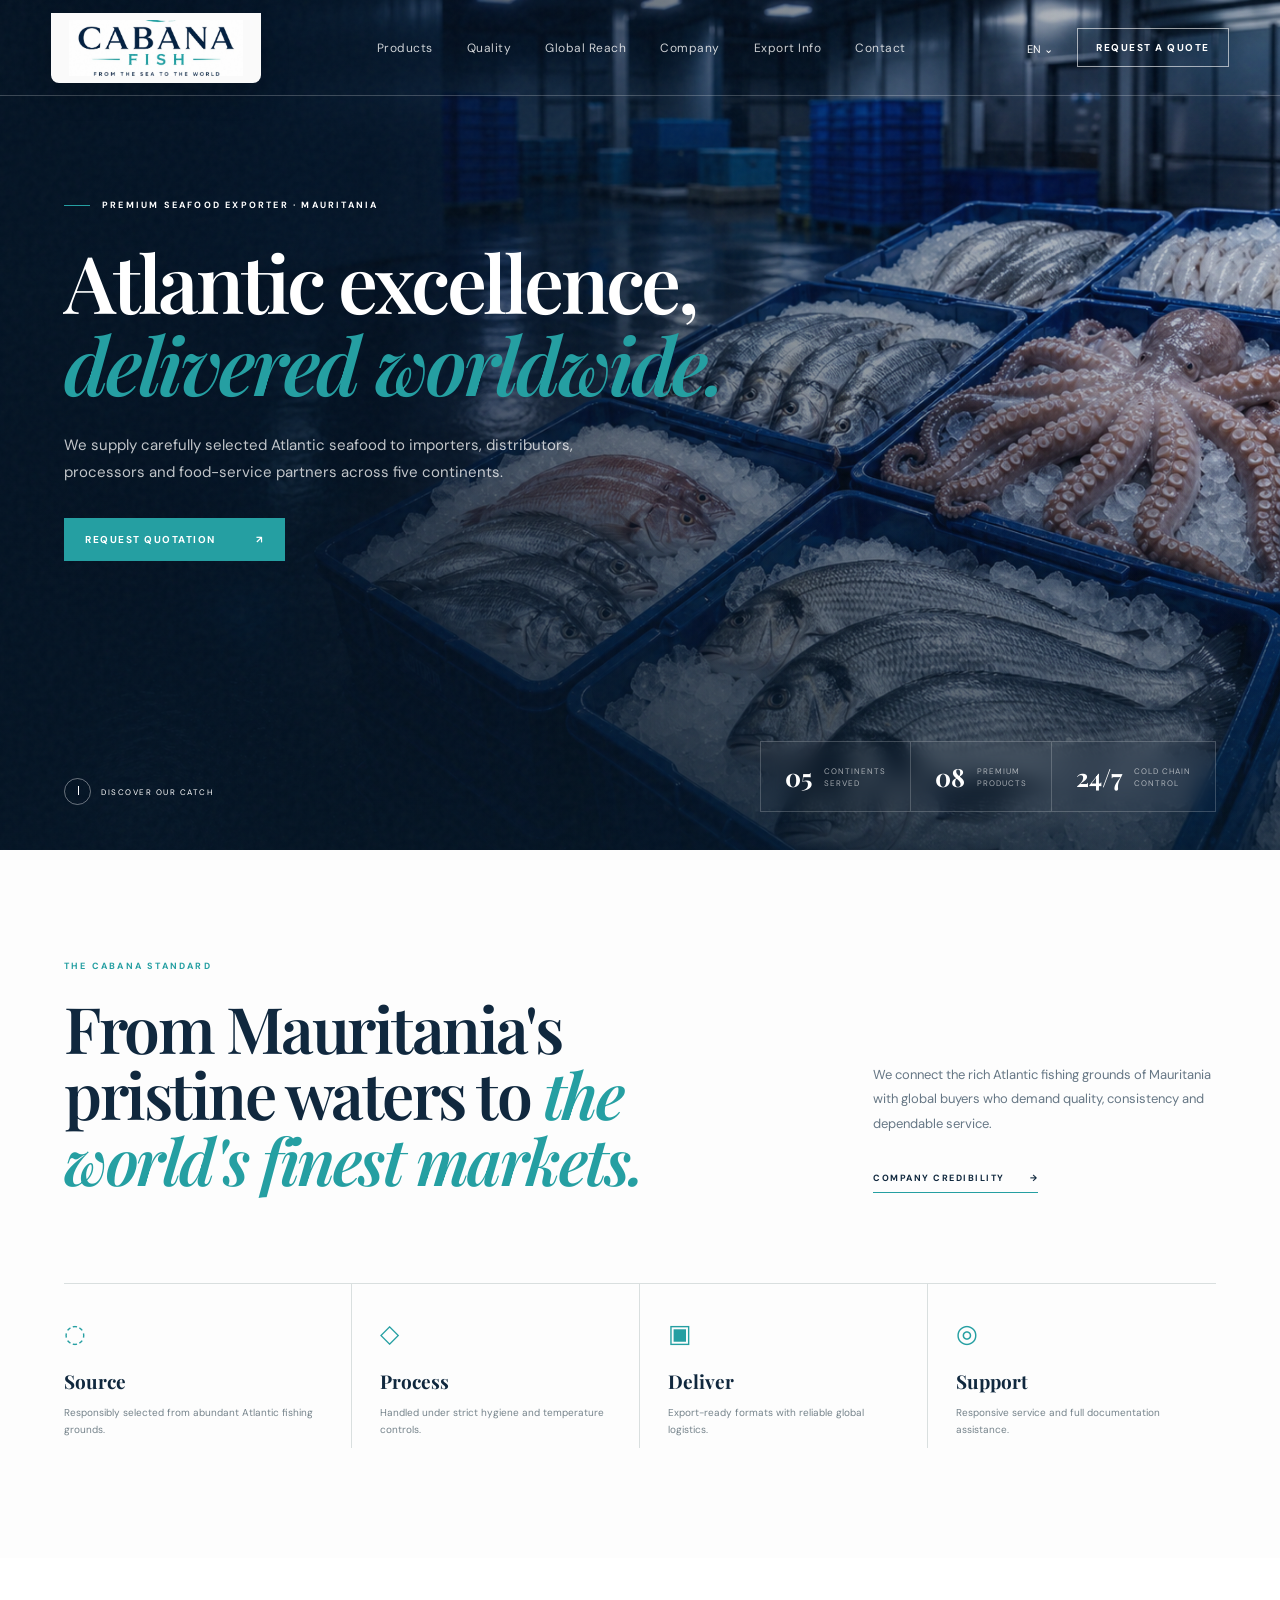
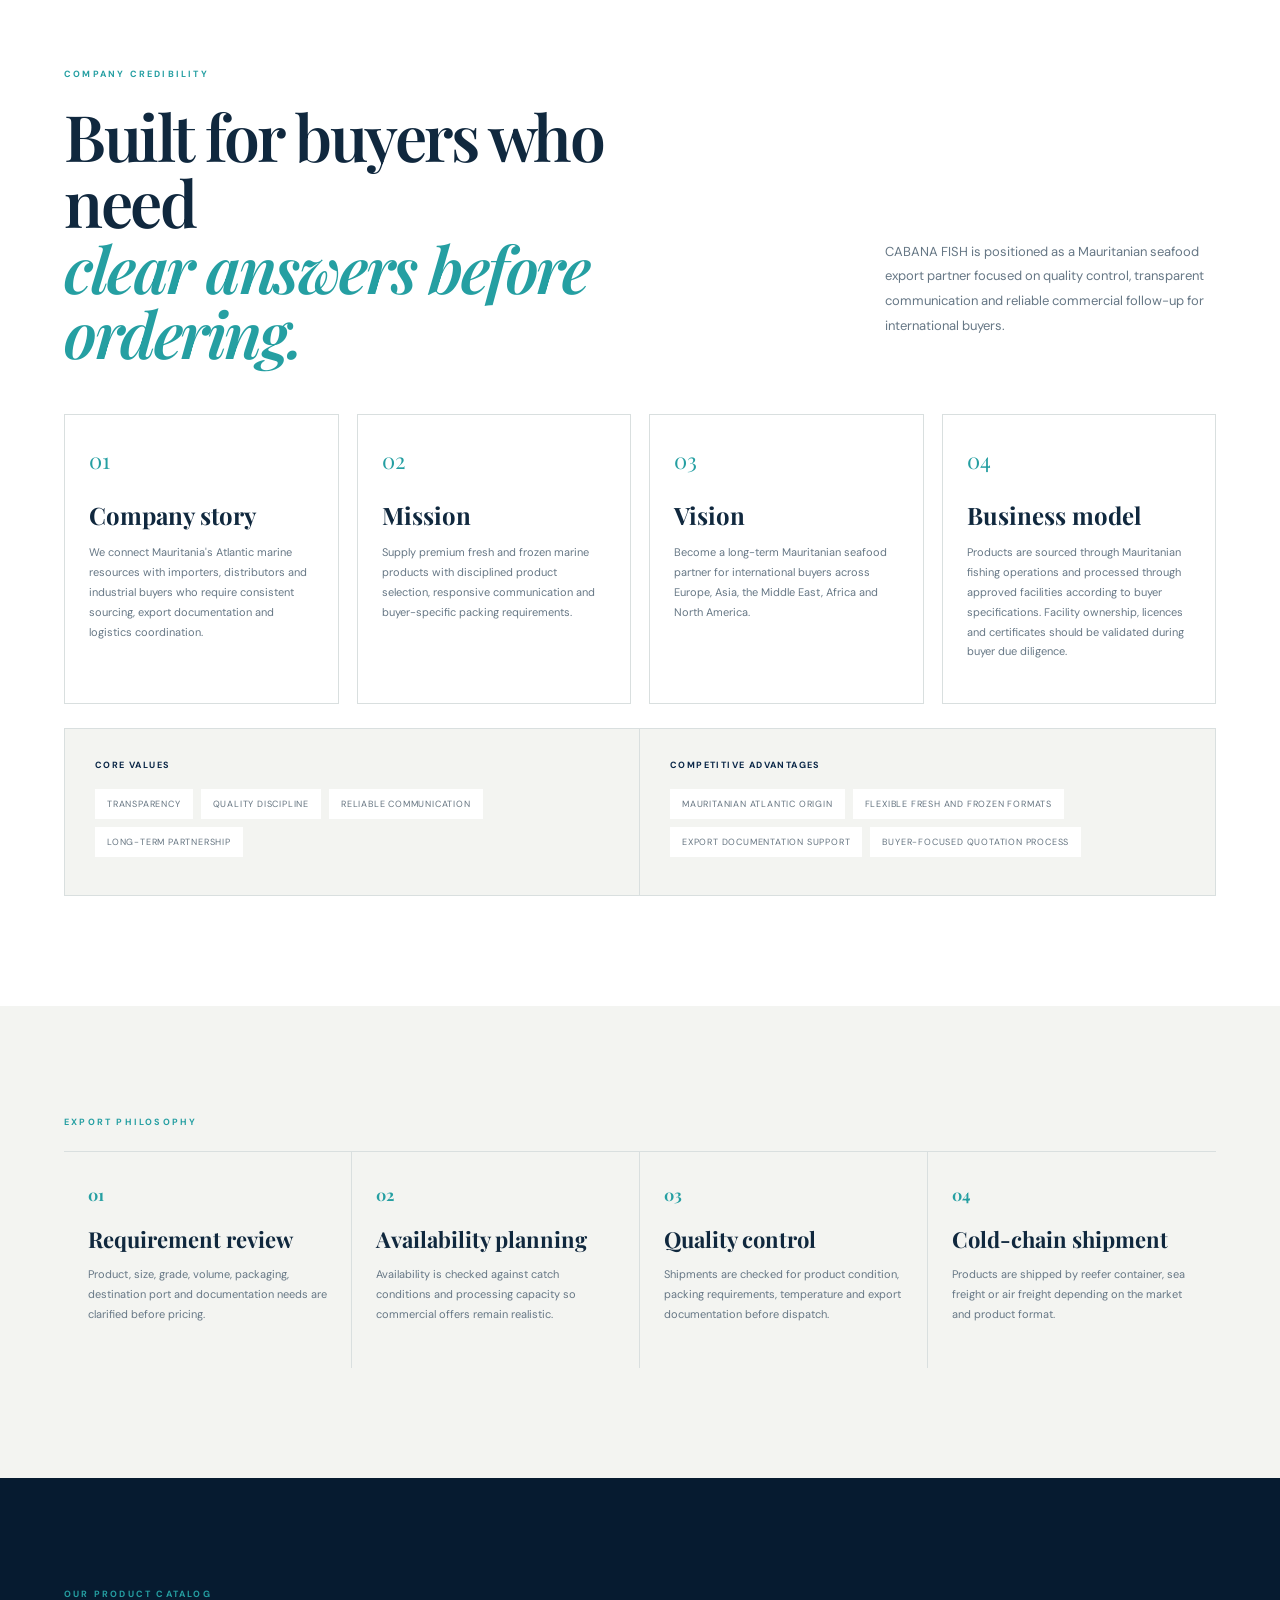
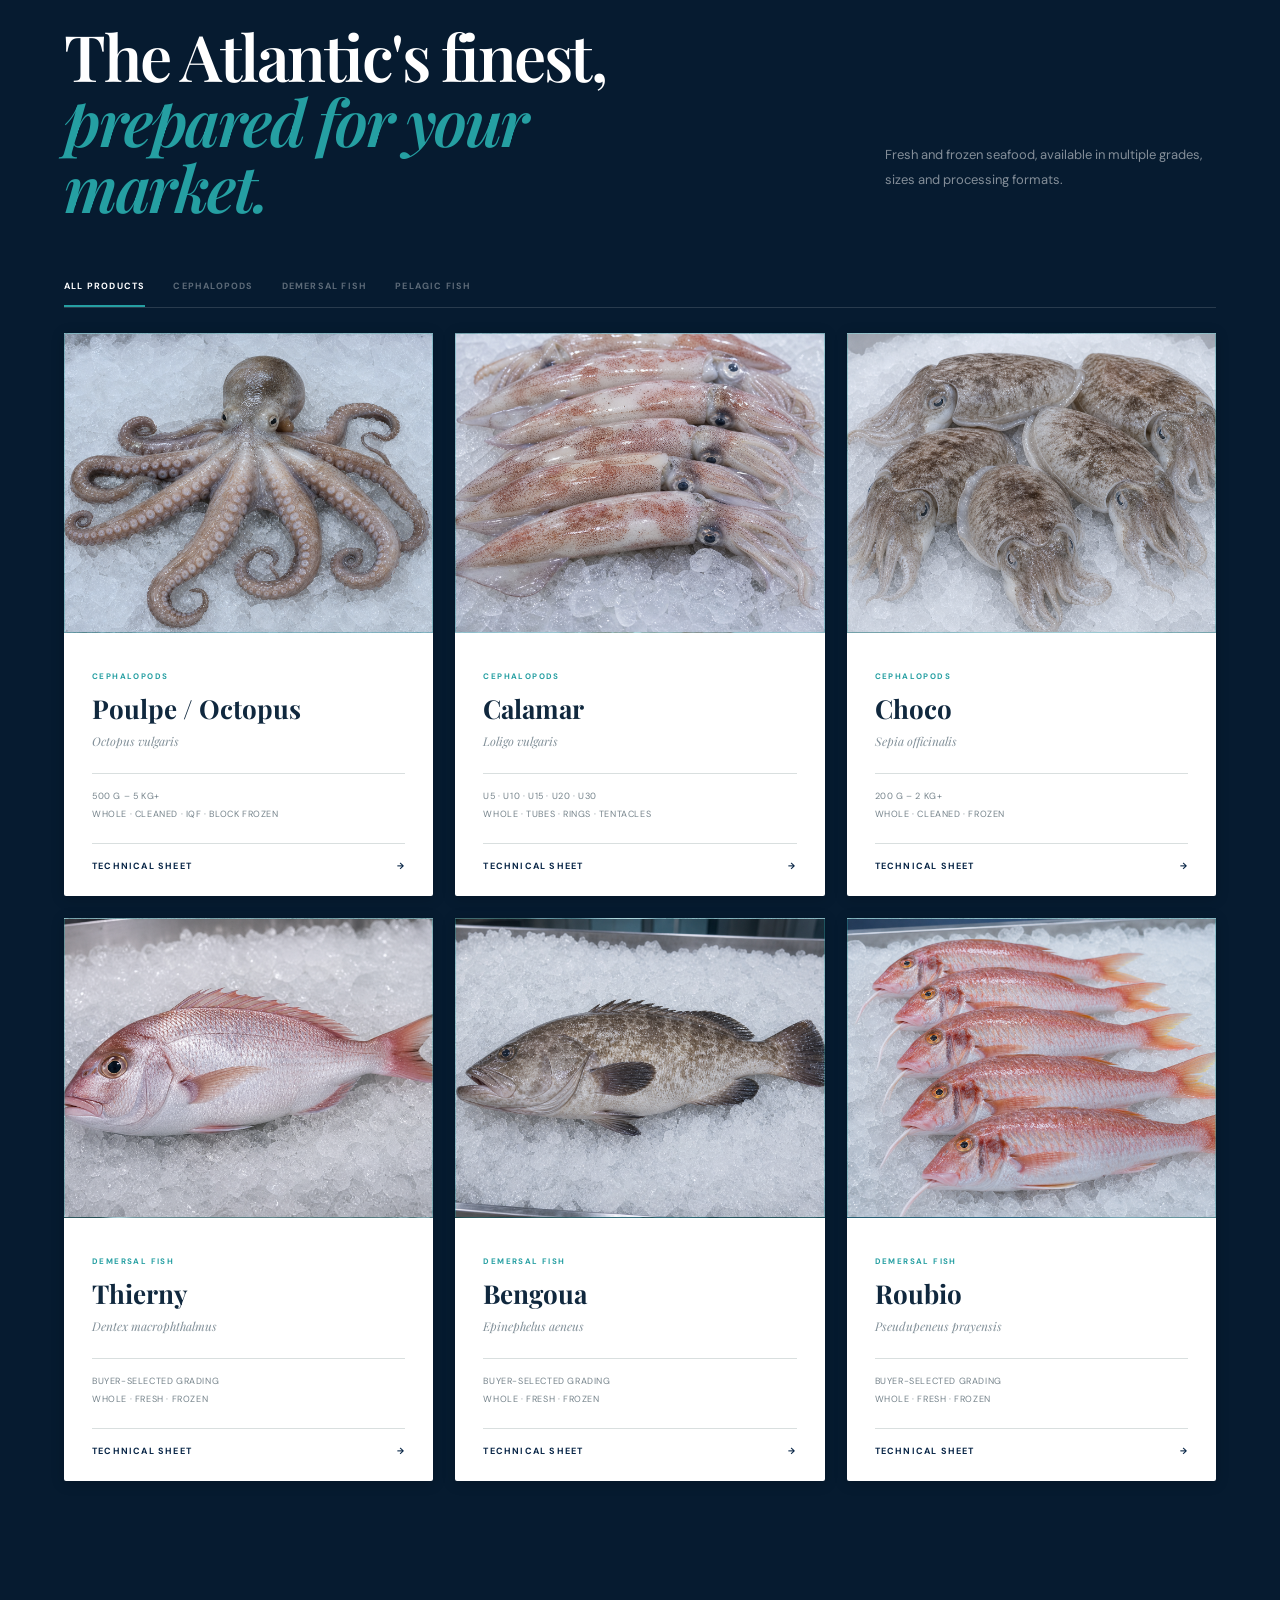
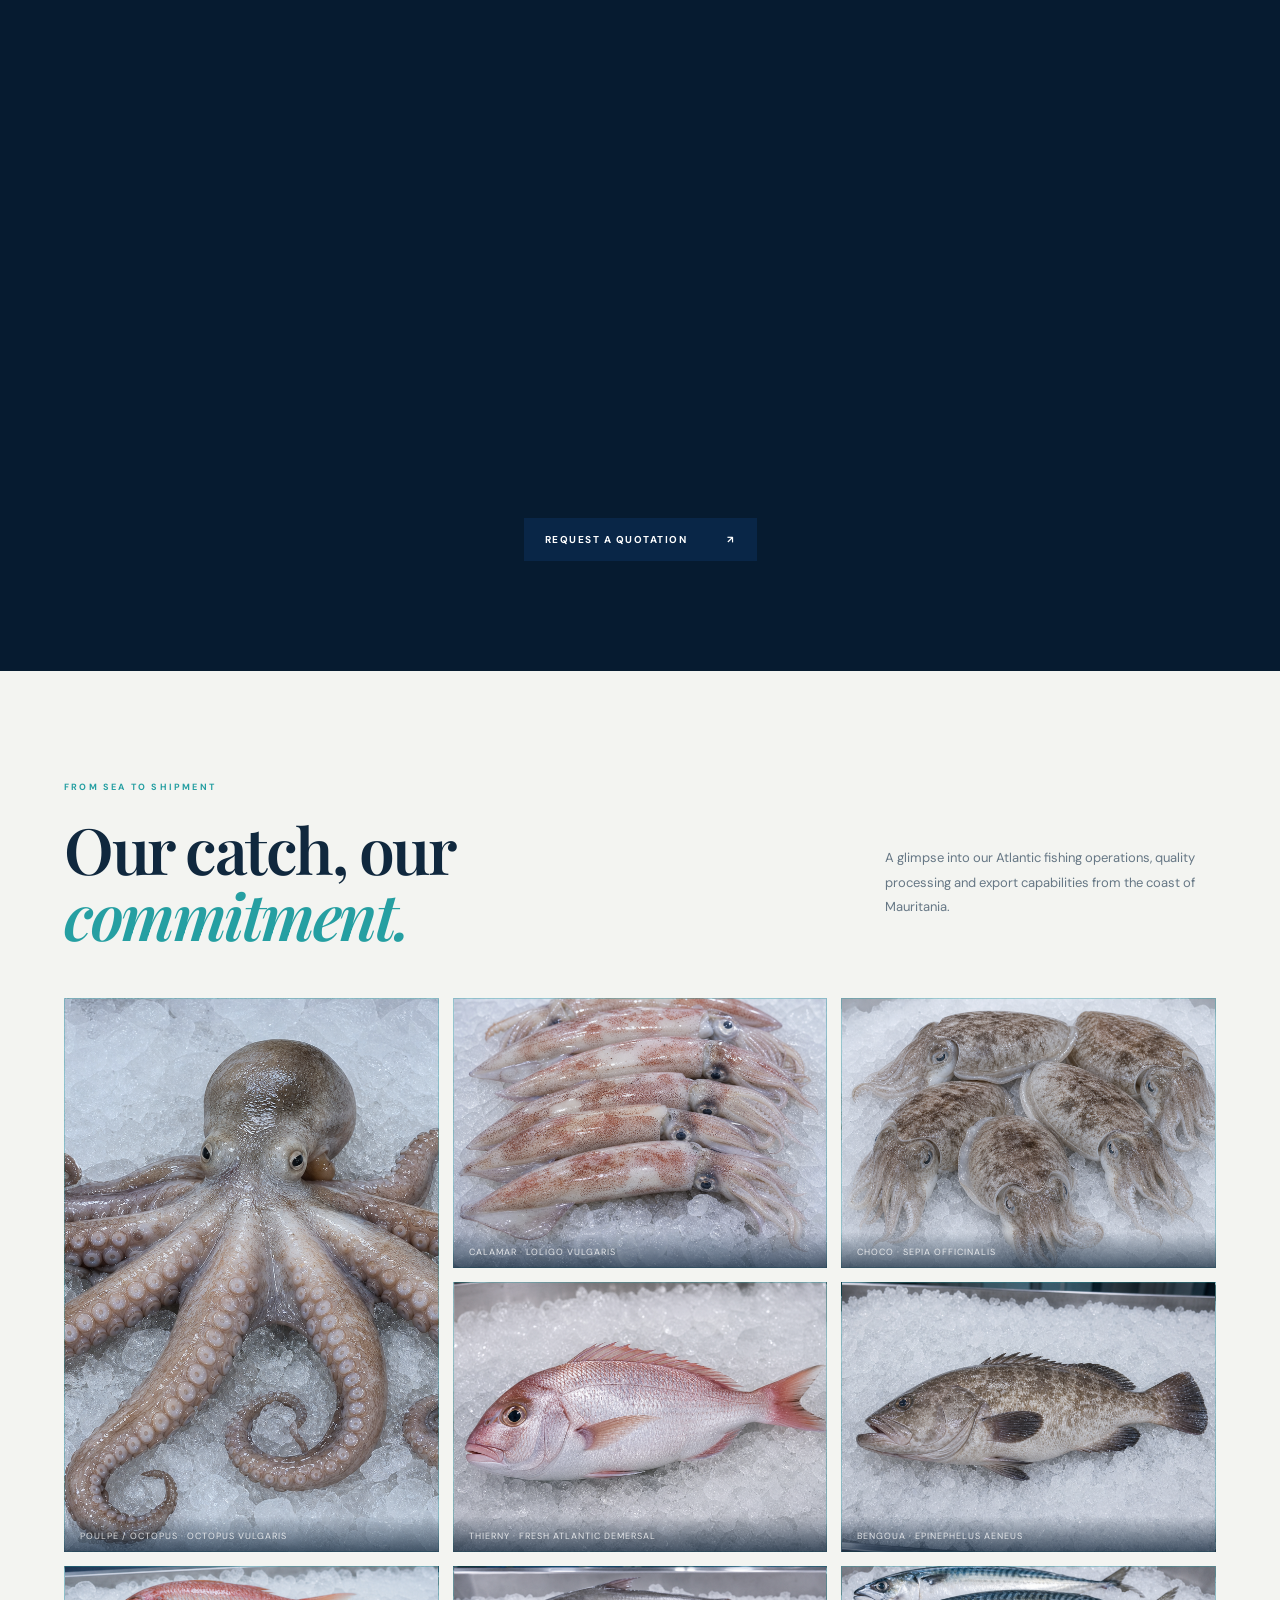
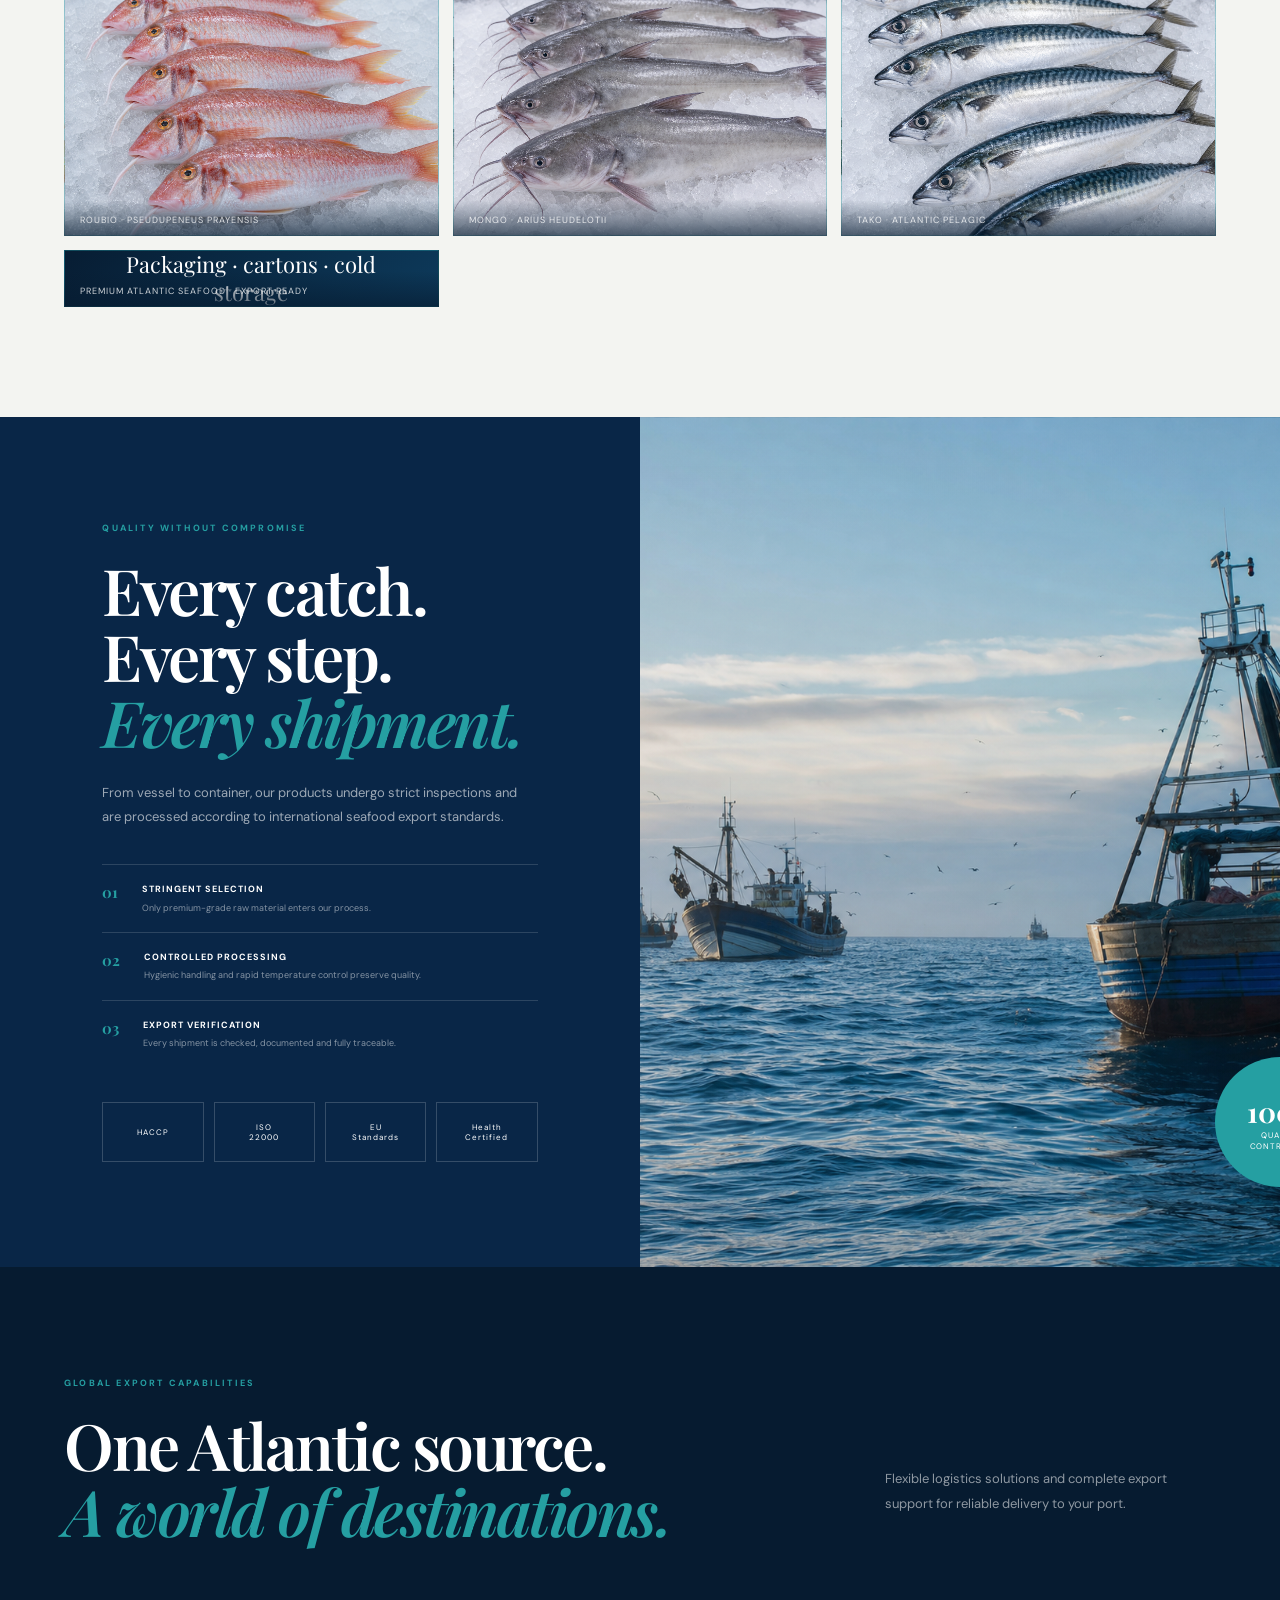
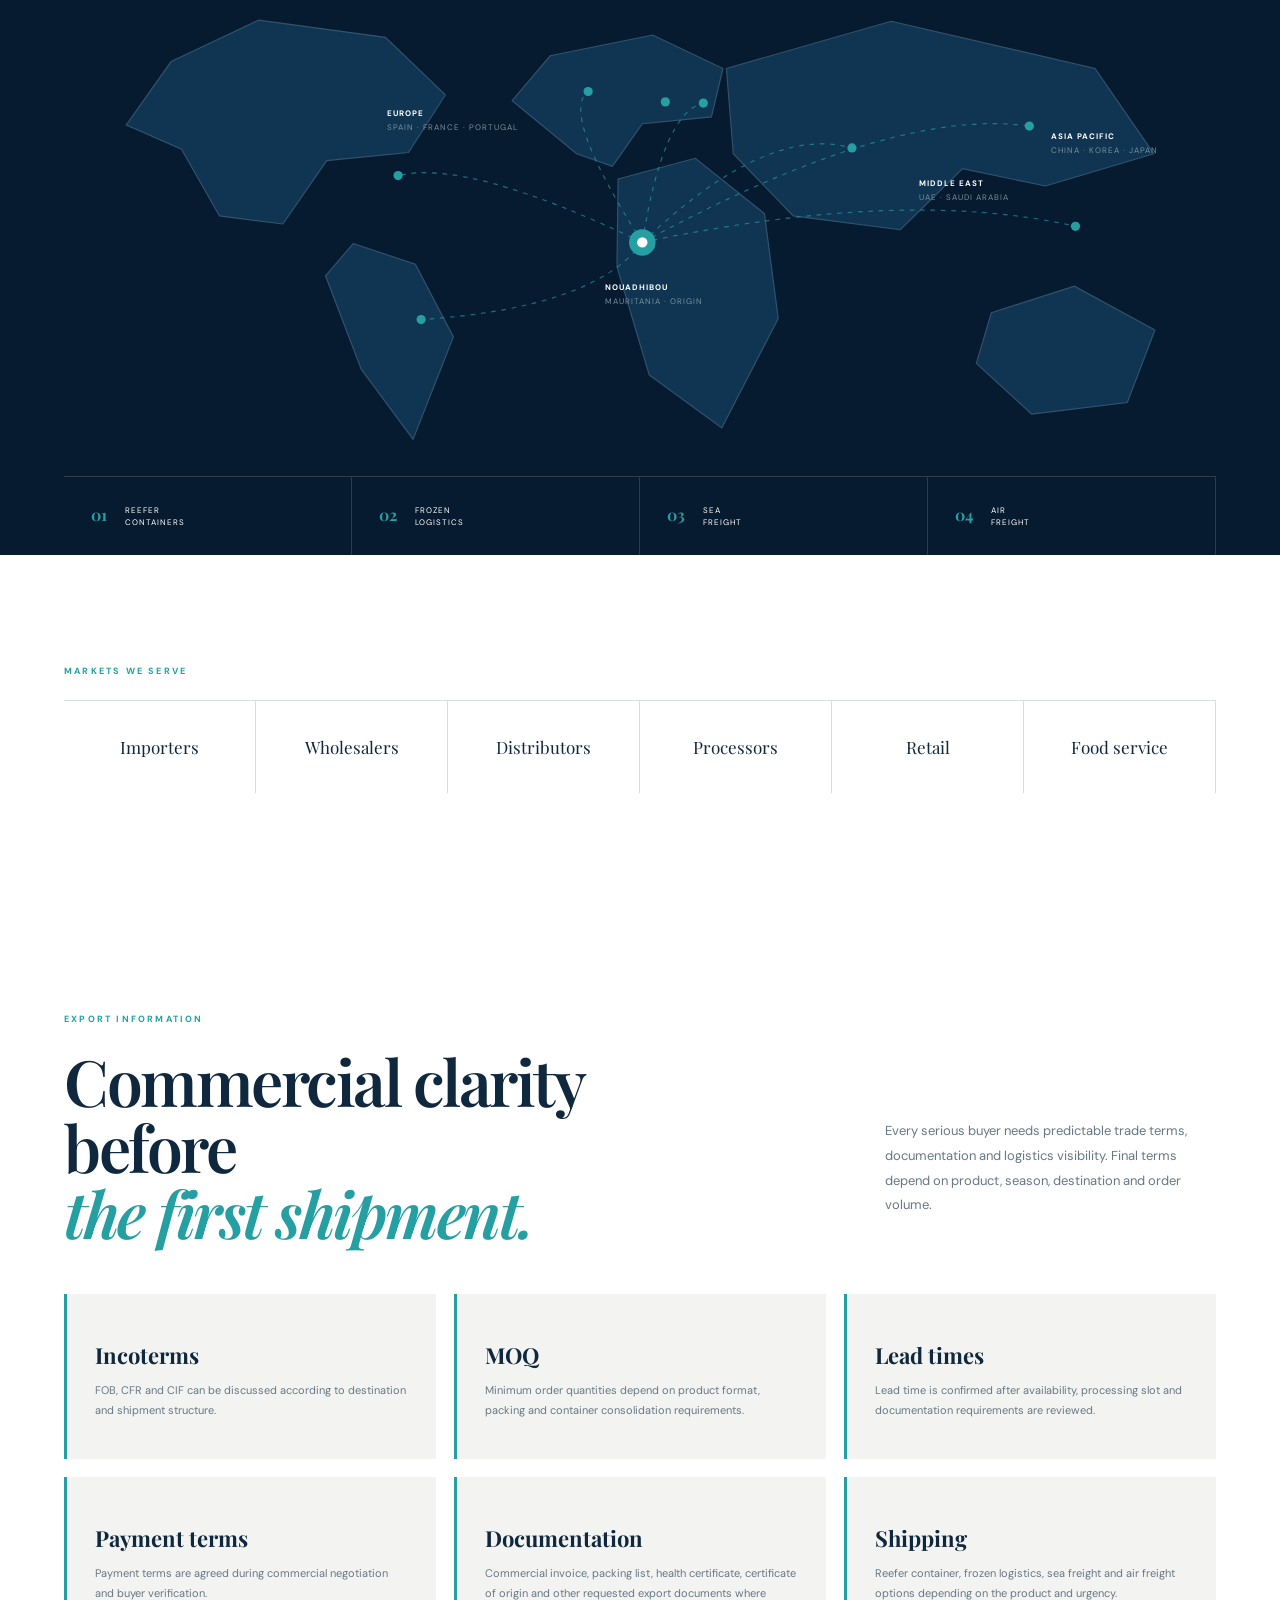
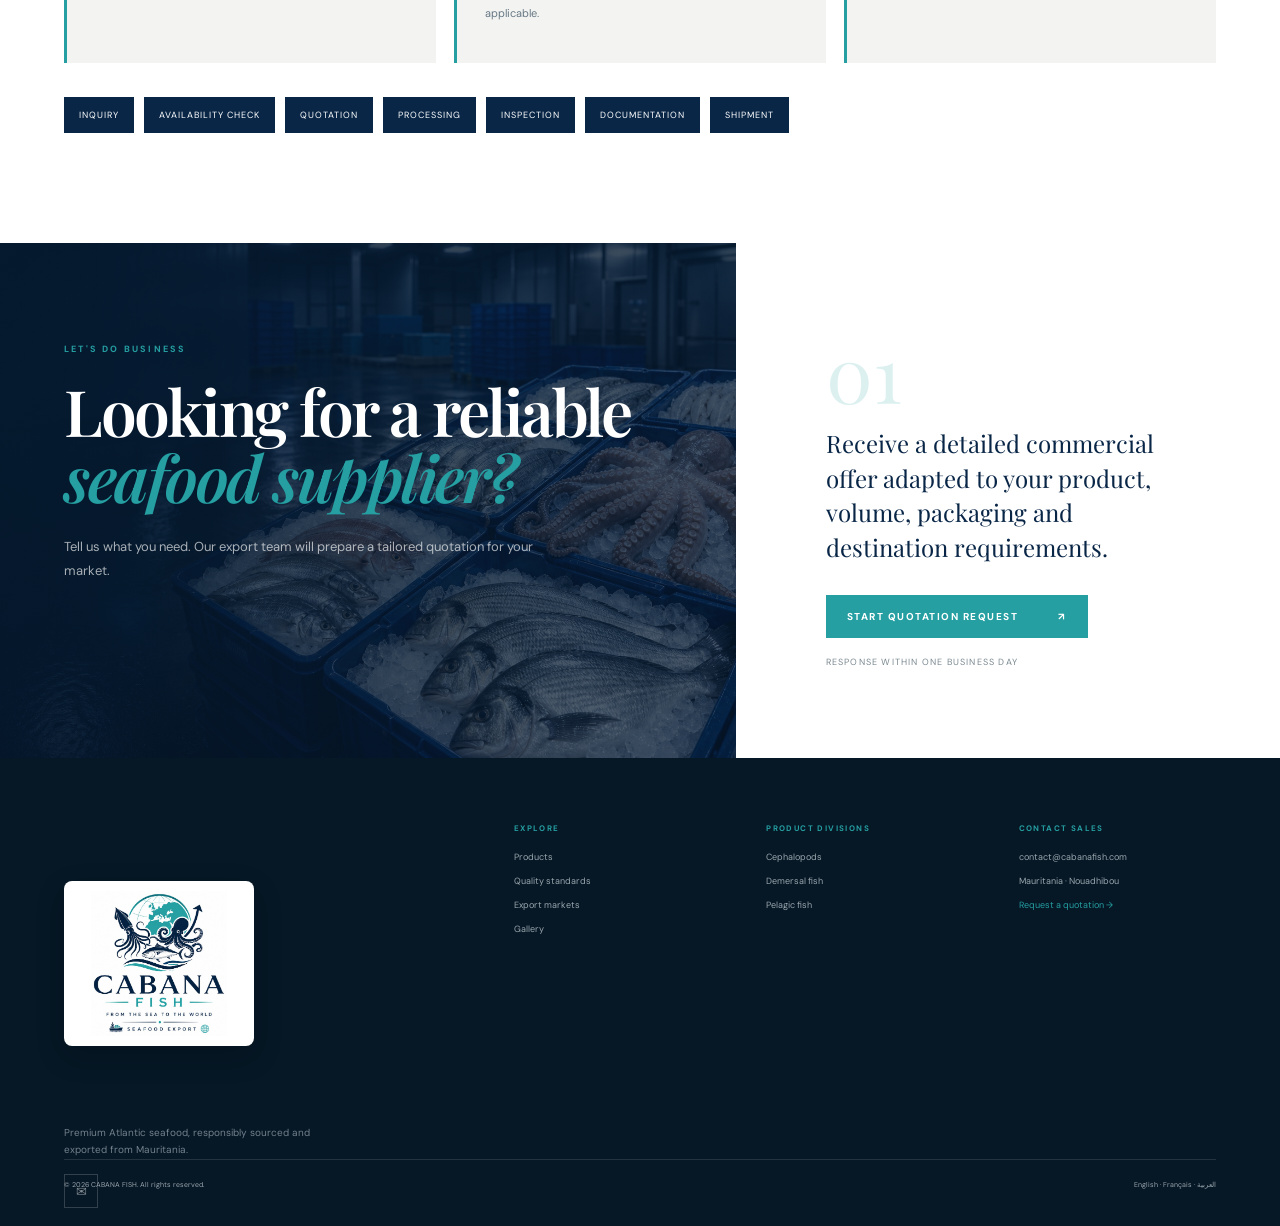
==== commit e3c673e2: "Remove product verification section" ====
--- a/index.html
+++ b/index.html
@@ -29,7 +29,7 @@
   <link rel="preconnect" href="https://fonts.googleapis.com">
   <link rel="preconnect" href="https://fonts.gstatic.com" crossorigin>
   <link href="https://fonts.googleapis.com/css2?family=DM+Sans:wght@400;500;600;700&family=Playfair+Display:ital,wght@0,600;0,700;1,600&display=swap" rel="stylesheet">
-  <link rel="stylesheet" href="styles.css?v=rootfix2">
+  <link rel="stylesheet" href="styles.css?v=sectionremove1">
   <script type="application/ld+json">
   {"@context":"https://schema.org","@type":"Organization","name":"CABANA FISH","url":"https://cabanafish.com/","logo":"https://cabanafish.com/assets/cabanafish-logo-tight.png","email":"contact@cabanafish.com","address":{"@type":"PostalAddress","addressCountry":"MR","addressLocality":"Mauritania"},"description":"Premium exporter and supplier of Atlantic marine products from Mauritania."}
   </script>
@@ -269,25 +269,6 @@
           <figcaption>Premium Atlantic seafood · Export ready</figcaption>
           <div class="gallery-overlay"><span>View ↗</span></div>
         </figure>
-      </div>
-    </section>
-
-    <section class="image-verification section-pad" id="image-verification">
-      <div class="section-head reveal">
-        <div>
-          <h2>Accuracy before<br><em>aesthetic decoration.</em></h2>
-        </div>
-        <p>The mixed and AI-style seafood visuals previously used for products are no longer used as product verification assets. Replace the placeholders below only with real, exact-species photographs.</p>
-      </div>
-      <div class="verification-grid">
-        <article class="verification-card reveal"><span>Main photo required</span><h3>Poulpe / Octopus</h3><p>Use only real Octopus vulgaris photography: whole fresh, cleaned, frozen, IQF or block frozen.</p></article>
-        <article class="verification-card reveal"><span>Main photo required</span><h3>Calamar</h3><p>Use only real Loligo vulgaris photography: whole, tubes, rings, tentacles or IQF.</p></article>
-        <article class="verification-card reveal"><span>Main photo required</span><h3>Choco</h3><p>Use only real Sepia officinalis photography: whole, cleaned or frozen cuttlefish.</p></article>
-        <article class="verification-card reveal"><span>Main photo required</span><h3>Thierny</h3><p>Use only verified Dentex macrophthalmus photography. Do not use generic demersal fish.</p></article>
-        <article class="verification-card reveal"><span>Main photo required</span><h3>Bengoua</h3><p>Use only verified Epinephelus aeneus photography. Do not use generic grouper images unless species is confirmed.</p></article>
-        <article class="verification-card reveal"><span>Main photo required</span><h3>Roubio</h3><p>Use only verified Pseudupeneus prayensis photography.</p></article>
-        <article class="verification-card reveal"><span>Main photo required</span><h3>Mongo</h3><p>Use only verified Arius heudelotii photography.</p></article>
-        <article class="verification-card reveal"><span>Main photo required</span><h3>Tako</h3><p>Use only verified Scomber japonicus photography. Do not use generic mackerel without confirmation.</p></article>
       </div>
     </section>
 
@@ -427,6 +408,6 @@
   <!-- ── Back to top ────────────────────────────────────────────────────────── -->
   <button class="back-to-top" aria-label="Back to top">↑</button>
 
-  <script src="script.js?v=rootfix2"></script>
+  <script src="script.js?v=sectionremove1"></script>
 </body>
 </html>
--- a/styles.css
+++ b/styles.css
@@ -272,20 +272,14 @@
 .product-photo-required:after,.gallery-placeholder:after,.detail-photo-placeholder:after,.detail-gallery-card:after{content:"";position:absolute;left:16px;right:16px;bottom:16px;padding-top:12px;border-top:0;font-size:8px;letter-spacing:1.4px;text-transform:uppercase;color:rgba(255,255,255,.62)}
 .product-photo-required .availability{background:#fff;color:var(--navy)}
 .gallery:not(.verification-gallery){display:none}
-.image-verification{background:var(--cream)}
-.verification-grid{display:grid;grid-template-columns:repeat(4,1fr);gap:18px;margin-top:44px}
-.verification-card{background:#fff;border:1px solid var(--line);padding:28px;min-height:220px}
-.verification-card span{display:inline-block;margin-bottom:18px;color:var(--teal);font-size:8px;text-transform:uppercase;letter-spacing:1.3px}
-.verification-card h3{font-family:"Playfair Display",serif;font-size:25px;margin:0 0 12px}
-.verification-card p{font-size:11px;line-height:1.8;color:#667785}
 .detail-hero img{display:none}
 .detail-photo-placeholder{height:460px;padding:30px}
 .gallery-placeholder{width:100%;height:100%}
 .detail-required-gallery{margin-top:28px;display:grid;grid-template-columns:repeat(4,1fr);gap:16px}
 .detail-gallery-card{height:190px;padding:22px}
 .detail-gallery-card:before{font-size:18px}
-@media(max-width:900px){.verification-grid,.detail-required-gallery{grid-template-columns:1fr 1fr}.detail-photo-placeholder{height:340px}}
-@media(max-width:600px){.verification-grid,.detail-required-gallery{grid-template-columns:1fr}.detail-photo-placeholder{height:260px}}
+@media(max-width:900px){.detail-required-gallery{grid-template-columns:1fr 1fr}.detail-photo-placeholder{height:340px}}
+@media(max-width:600px){.detail-required-gallery{grid-template-columns:1fr}.detail-photo-placeholder{height:260px}}
 
 /* Product visuals mapped by exact product page/card. */
 .product-photo-required.poulpe,.gallery-placeholder[data-photo^="Poulpe"],.detail-photo-placeholder[data-photo*="Octopus"]{background-image:url("assets/products/octopus-main.png")!important;background-size:cover!important;background-position:center!important}
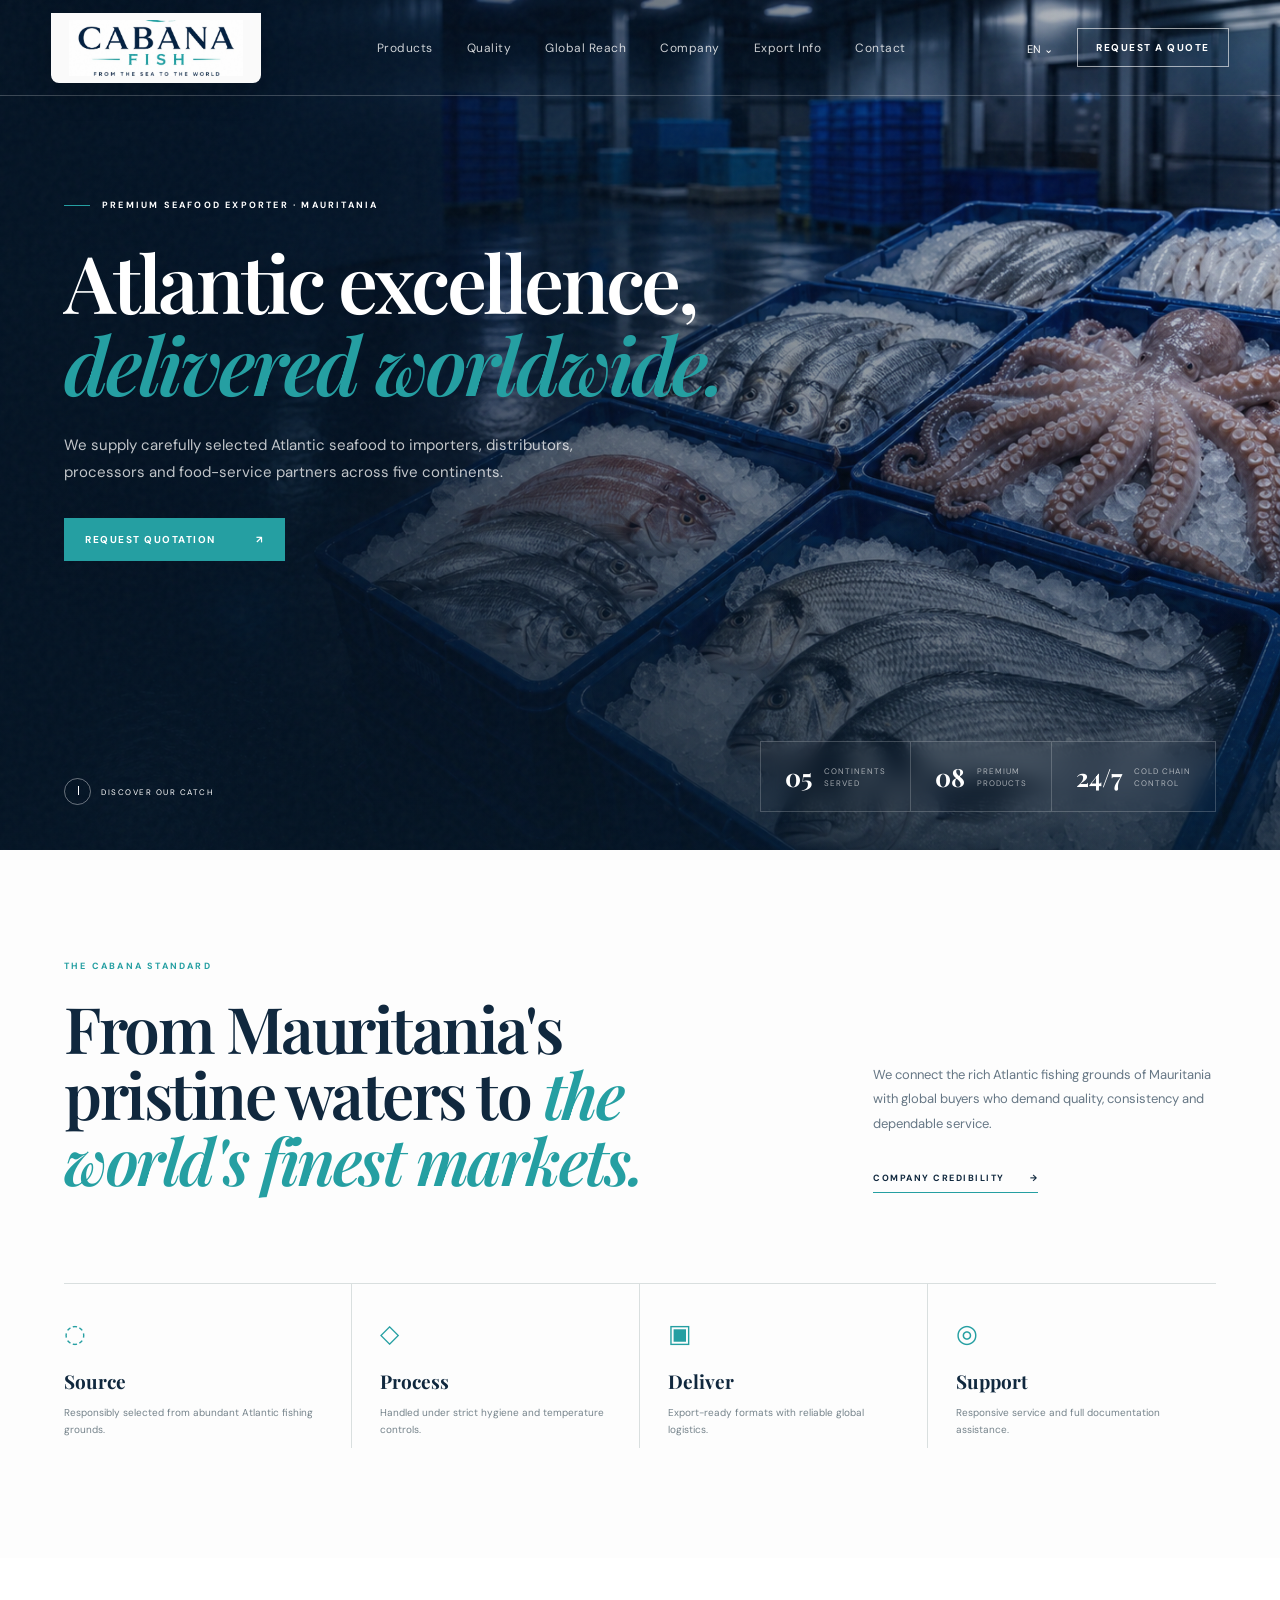
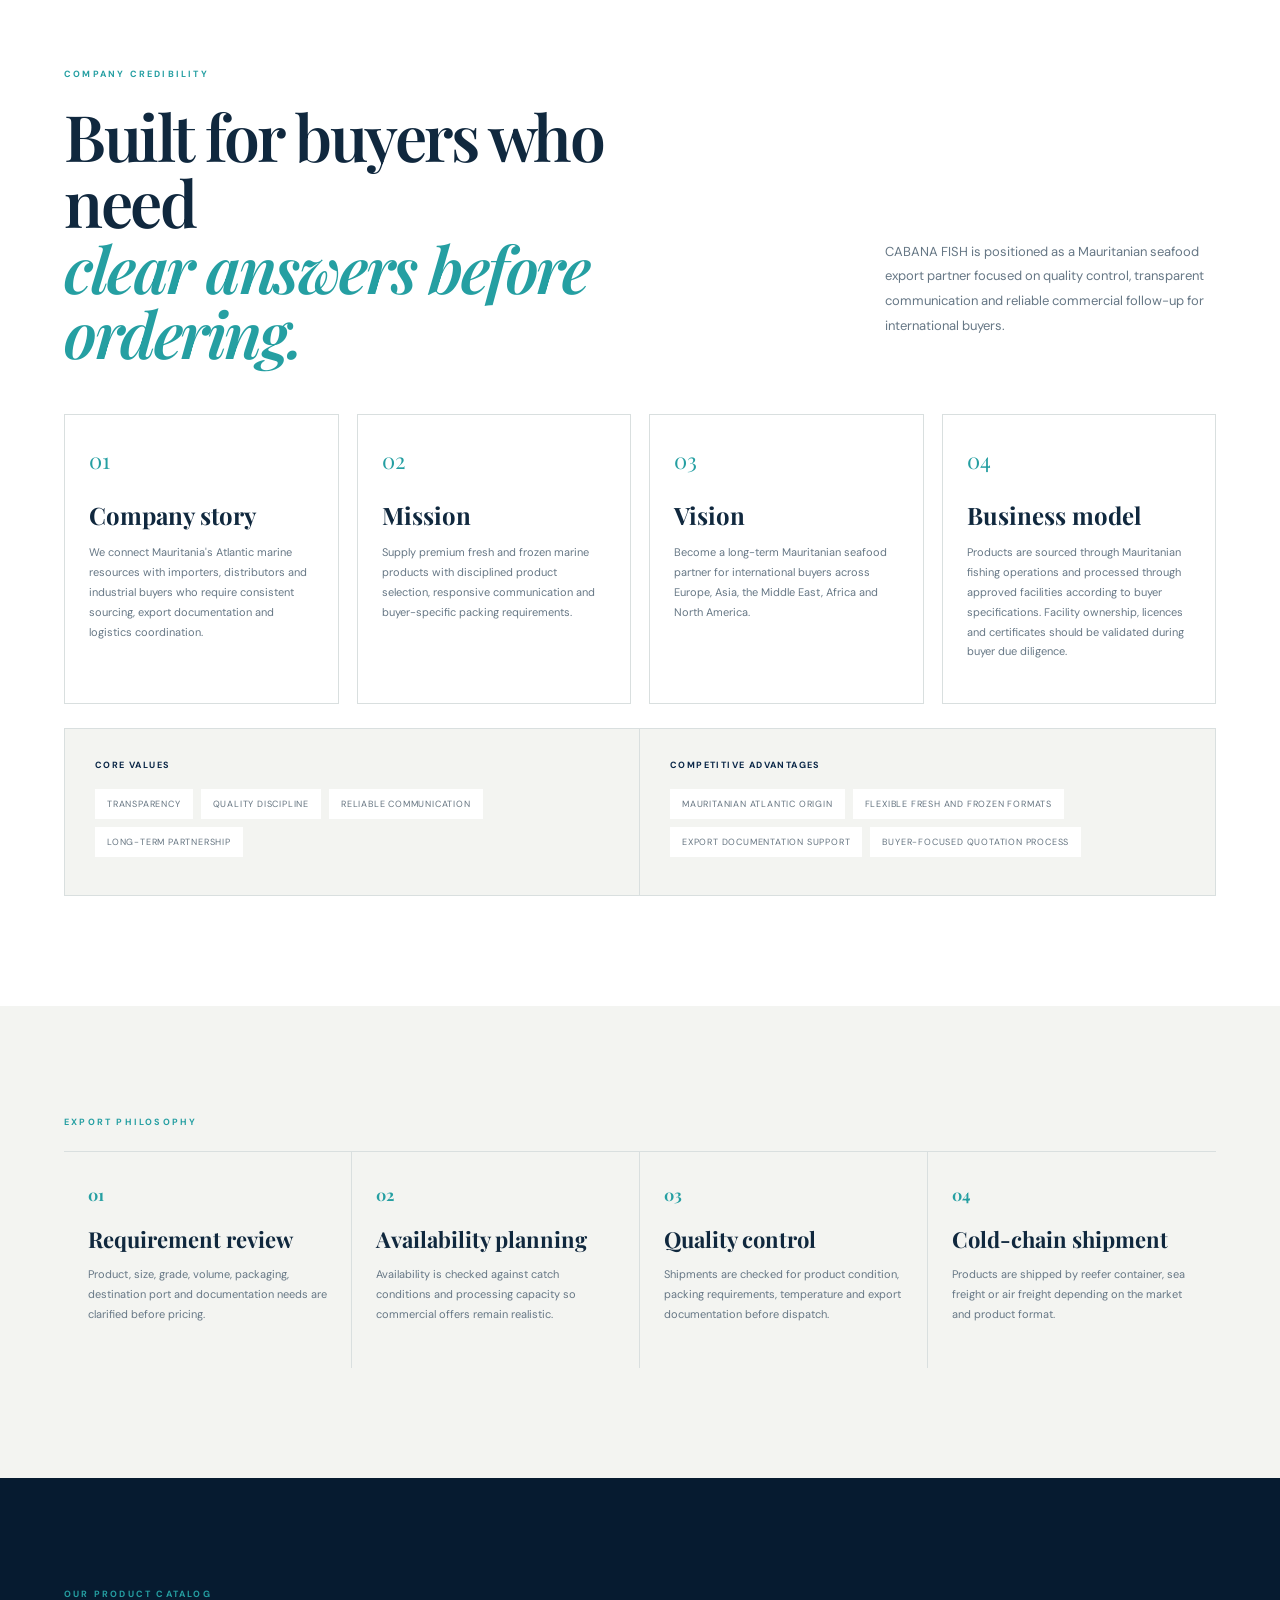
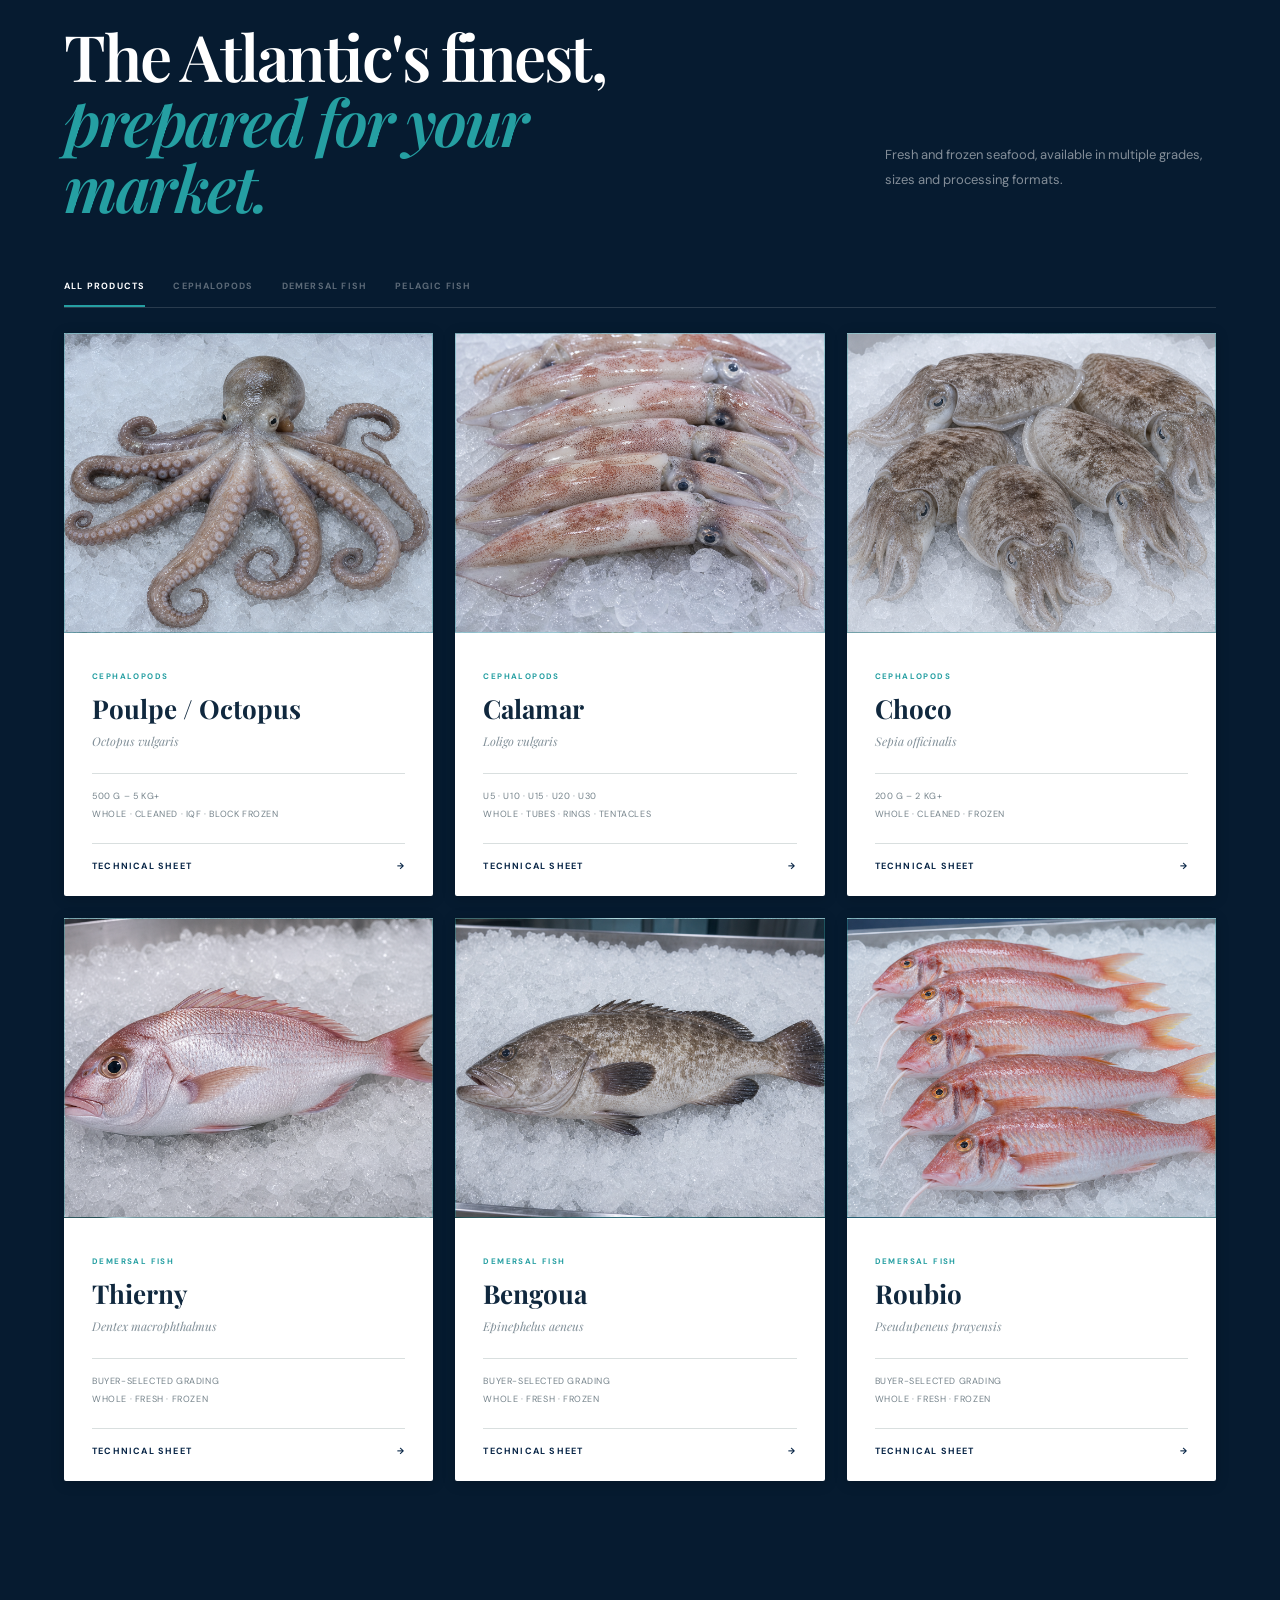
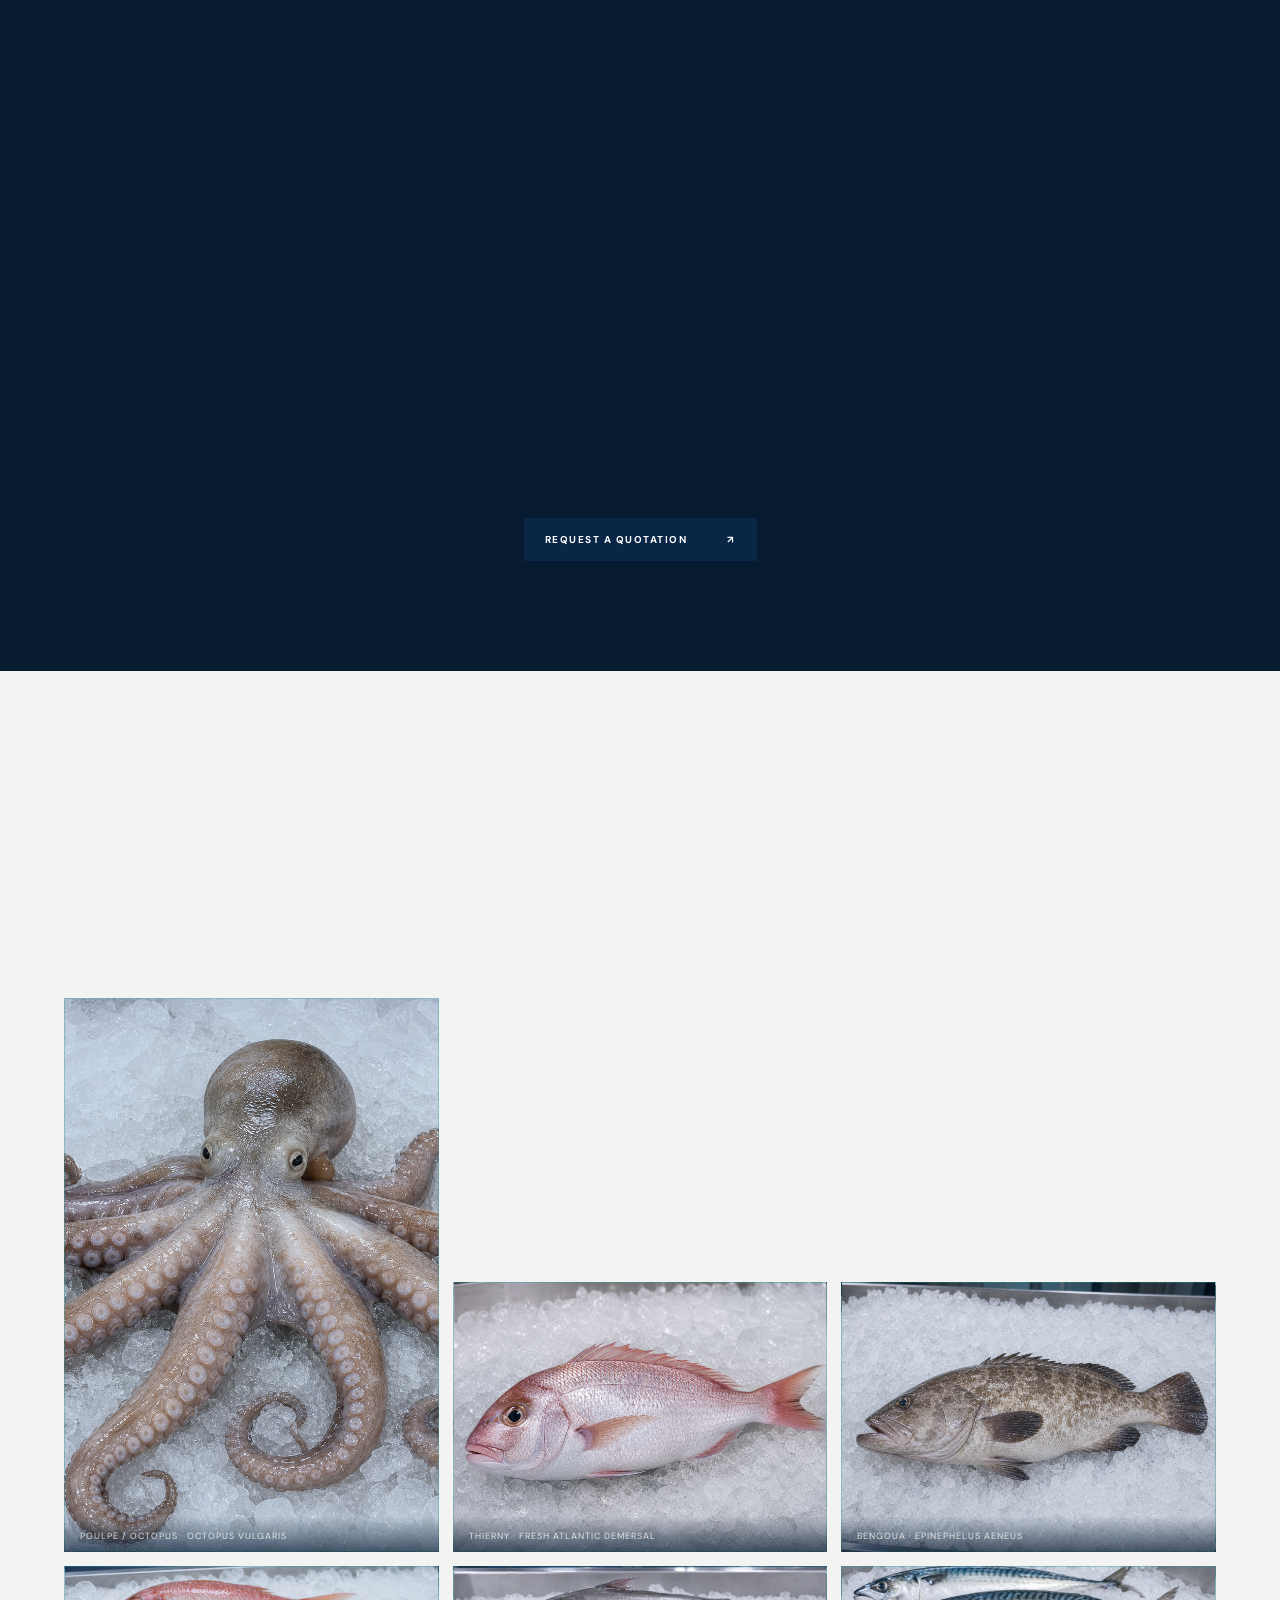
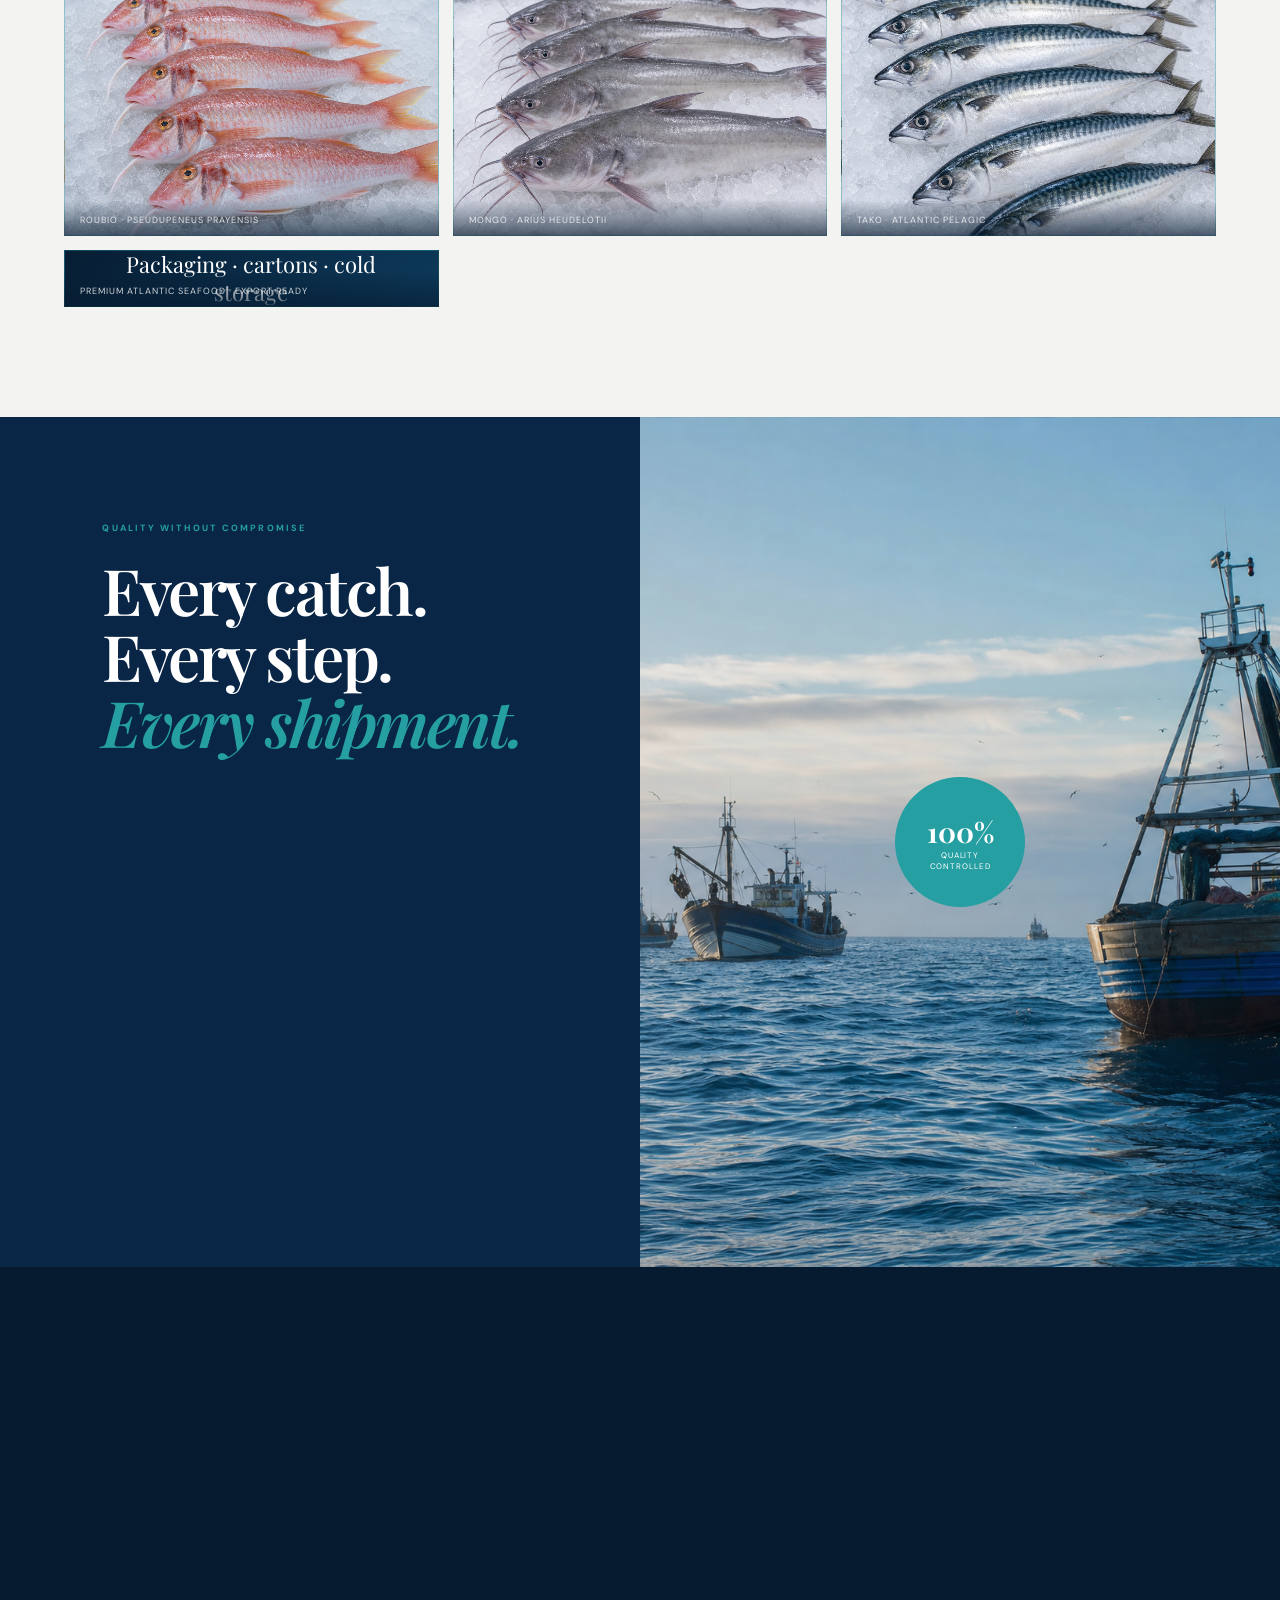
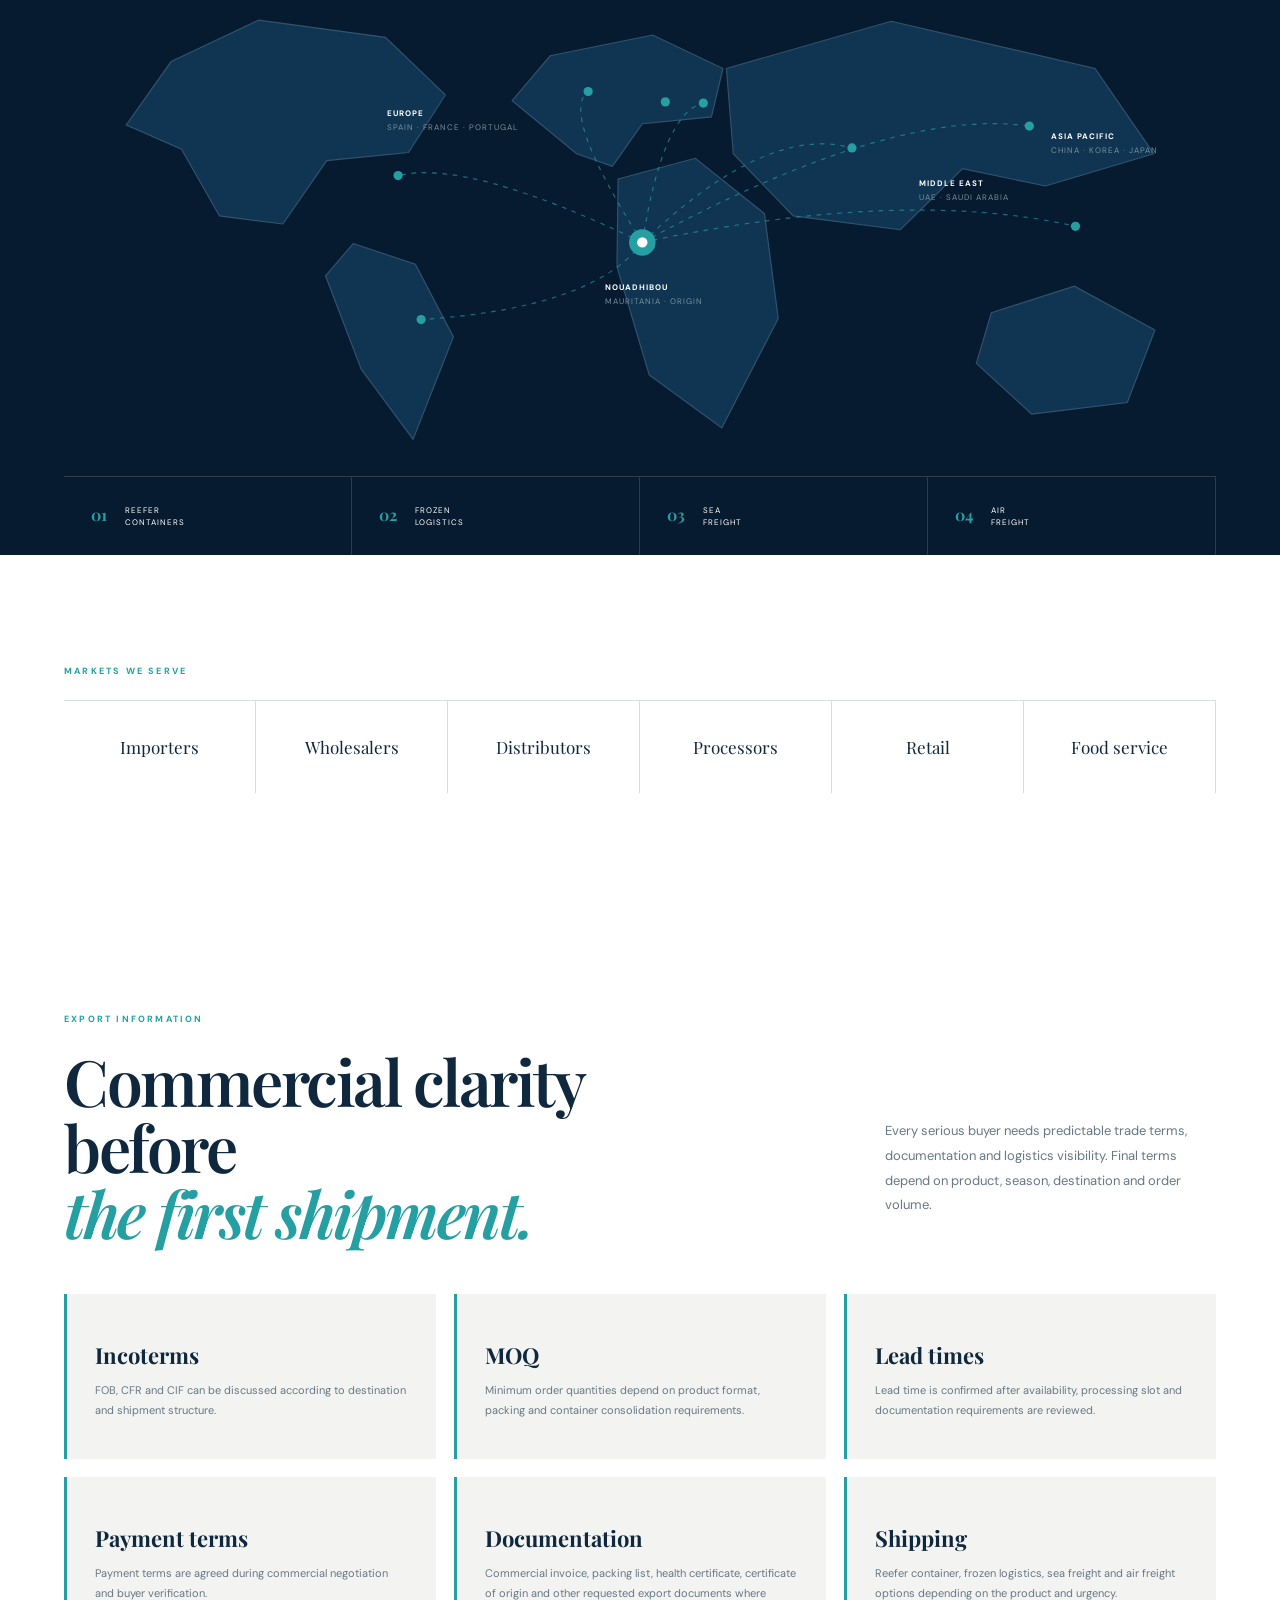
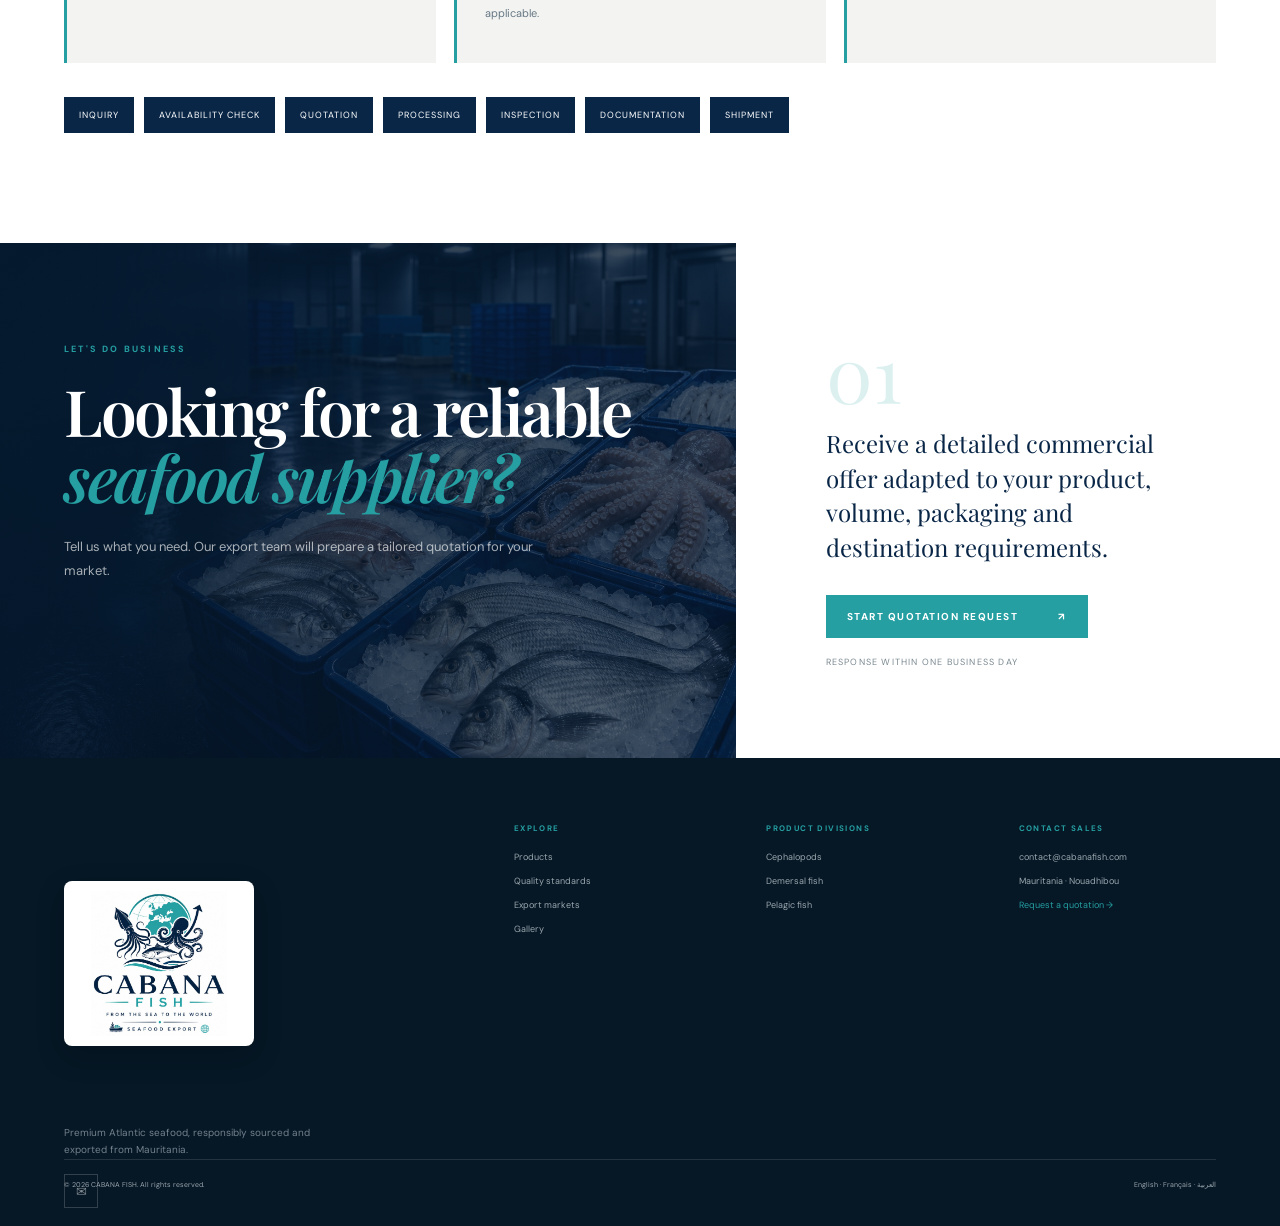
==== commit ed152432: "Center quality badge" ====
--- a/index.html
+++ b/index.html
@@ -29,7 +29,7 @@
   <link rel="preconnect" href="https://fonts.googleapis.com">
   <link rel="preconnect" href="https://fonts.gstatic.com" crossorigin>
   <link href="https://fonts.googleapis.com/css2?family=DM+Sans:wght@400;500;600;700&family=Playfair+Display:ital,wght@0,600;0,700;1,600&display=swap" rel="stylesheet">
-  <link rel="stylesheet" href="styles.css?v=sectionremove1">
+  <link rel="stylesheet" href="styles.css?v=badgecenter1">
   <script type="application/ld+json">
   {"@context":"https://schema.org","@type":"Organization","name":"CABANA FISH","url":"https://cabanafish.com/","logo":"https://cabanafish.com/assets/cabanafish-logo-tight.png","email":"contact@cabanafish.com","address":{"@type":"PostalAddress","addressCountry":"MR","addressLocality":"Mauritania"},"description":"Premium exporter and supplier of Atlantic marine products from Mauritania."}
   </script>
@@ -408,6 +408,6 @@
   <!-- ── Back to top ────────────────────────────────────────────────────────── -->
   <button class="back-to-top" aria-label="Back to top">↑</button>
 
-  <script src="script.js?v=sectionremove1"></script>
+  <script src="script.js?v=badgecenter1"></script>
 </body>
 </html>
--- a/styles.css
+++ b/styles.css
@@ -314,3 +314,4 @@
 .quality-badge{align-items:center!important;justify-content:center!important;text-align:center!important;padding:0 18px!important}
 .quality-badge strong,.quality-badge span{display:block!important;width:100%!important;text-align:center!important}
 .quality-badge span{line-height:1.35!important;letter-spacing:.9px!important}
+.quality-image .quality-badge{left:50%!important;right:auto!important;top:50%!important;bottom:auto!important;transform:translate(-50%,-50%)!important}
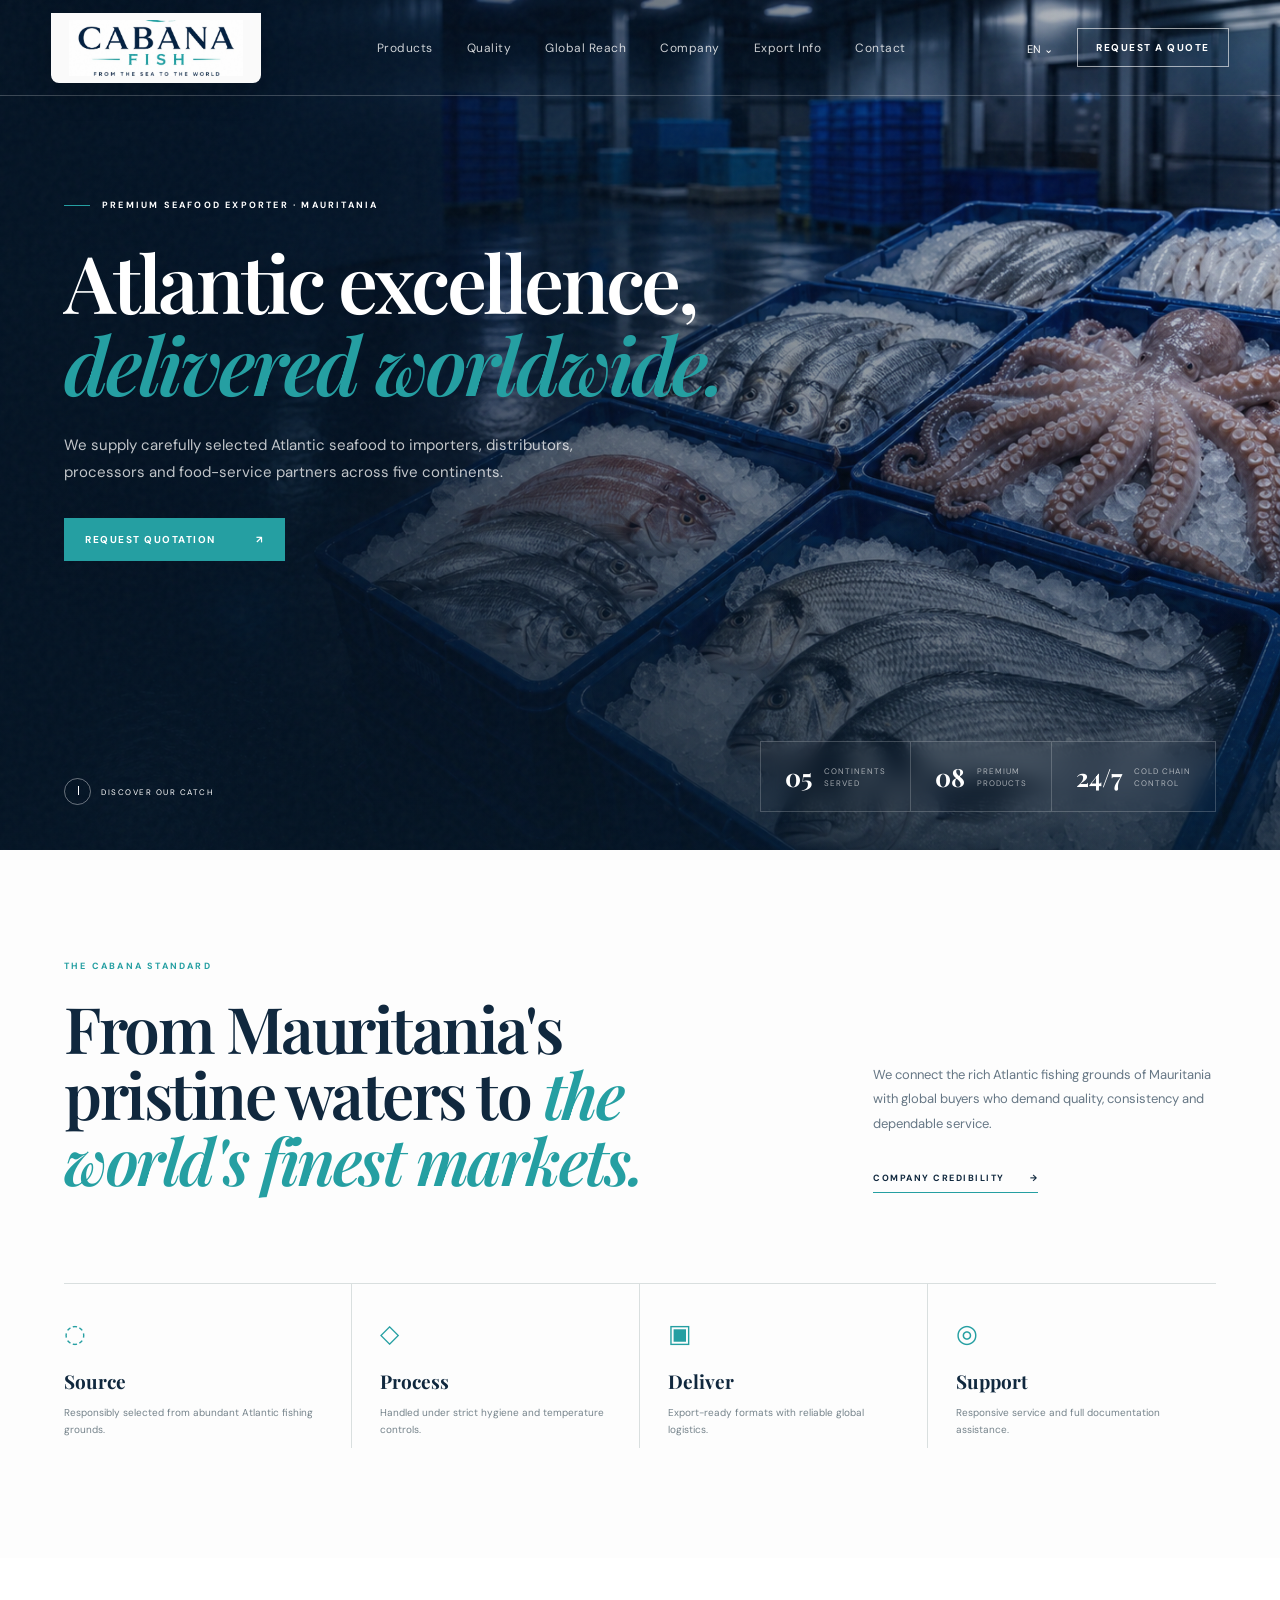
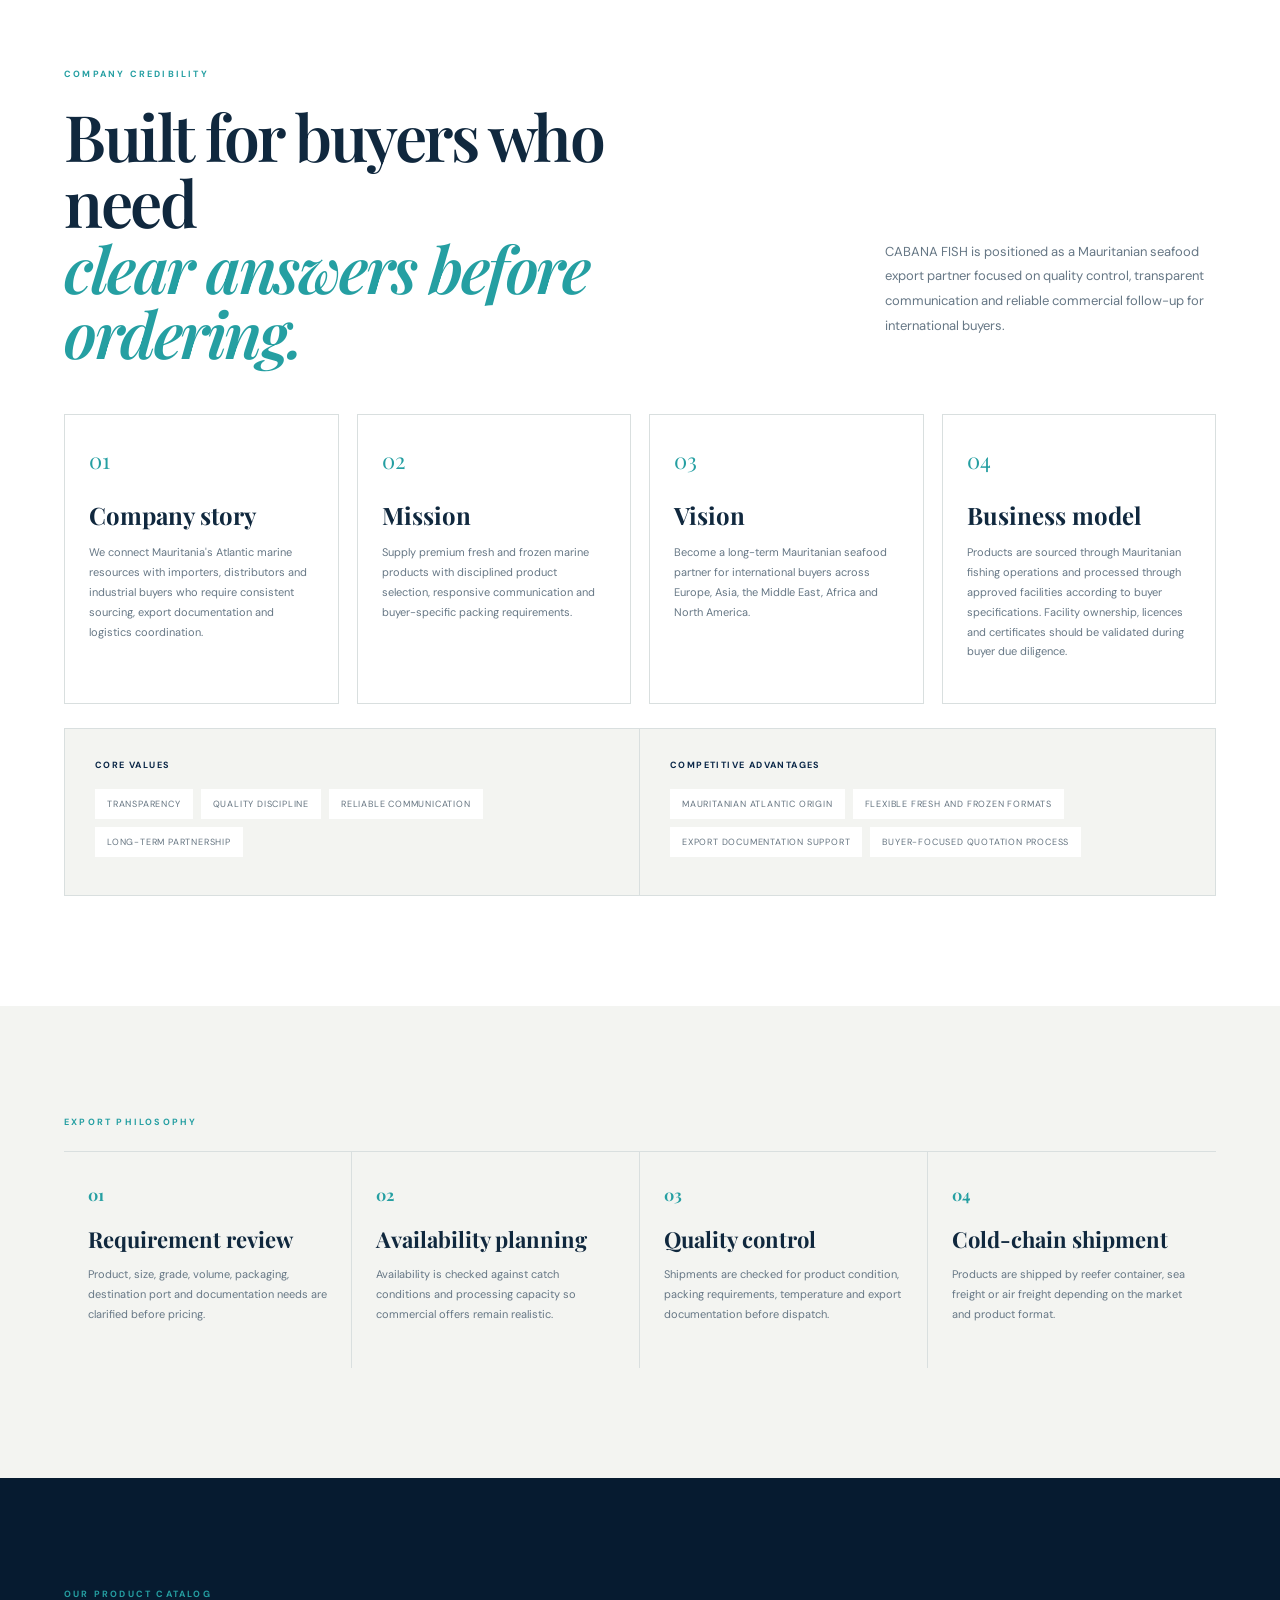
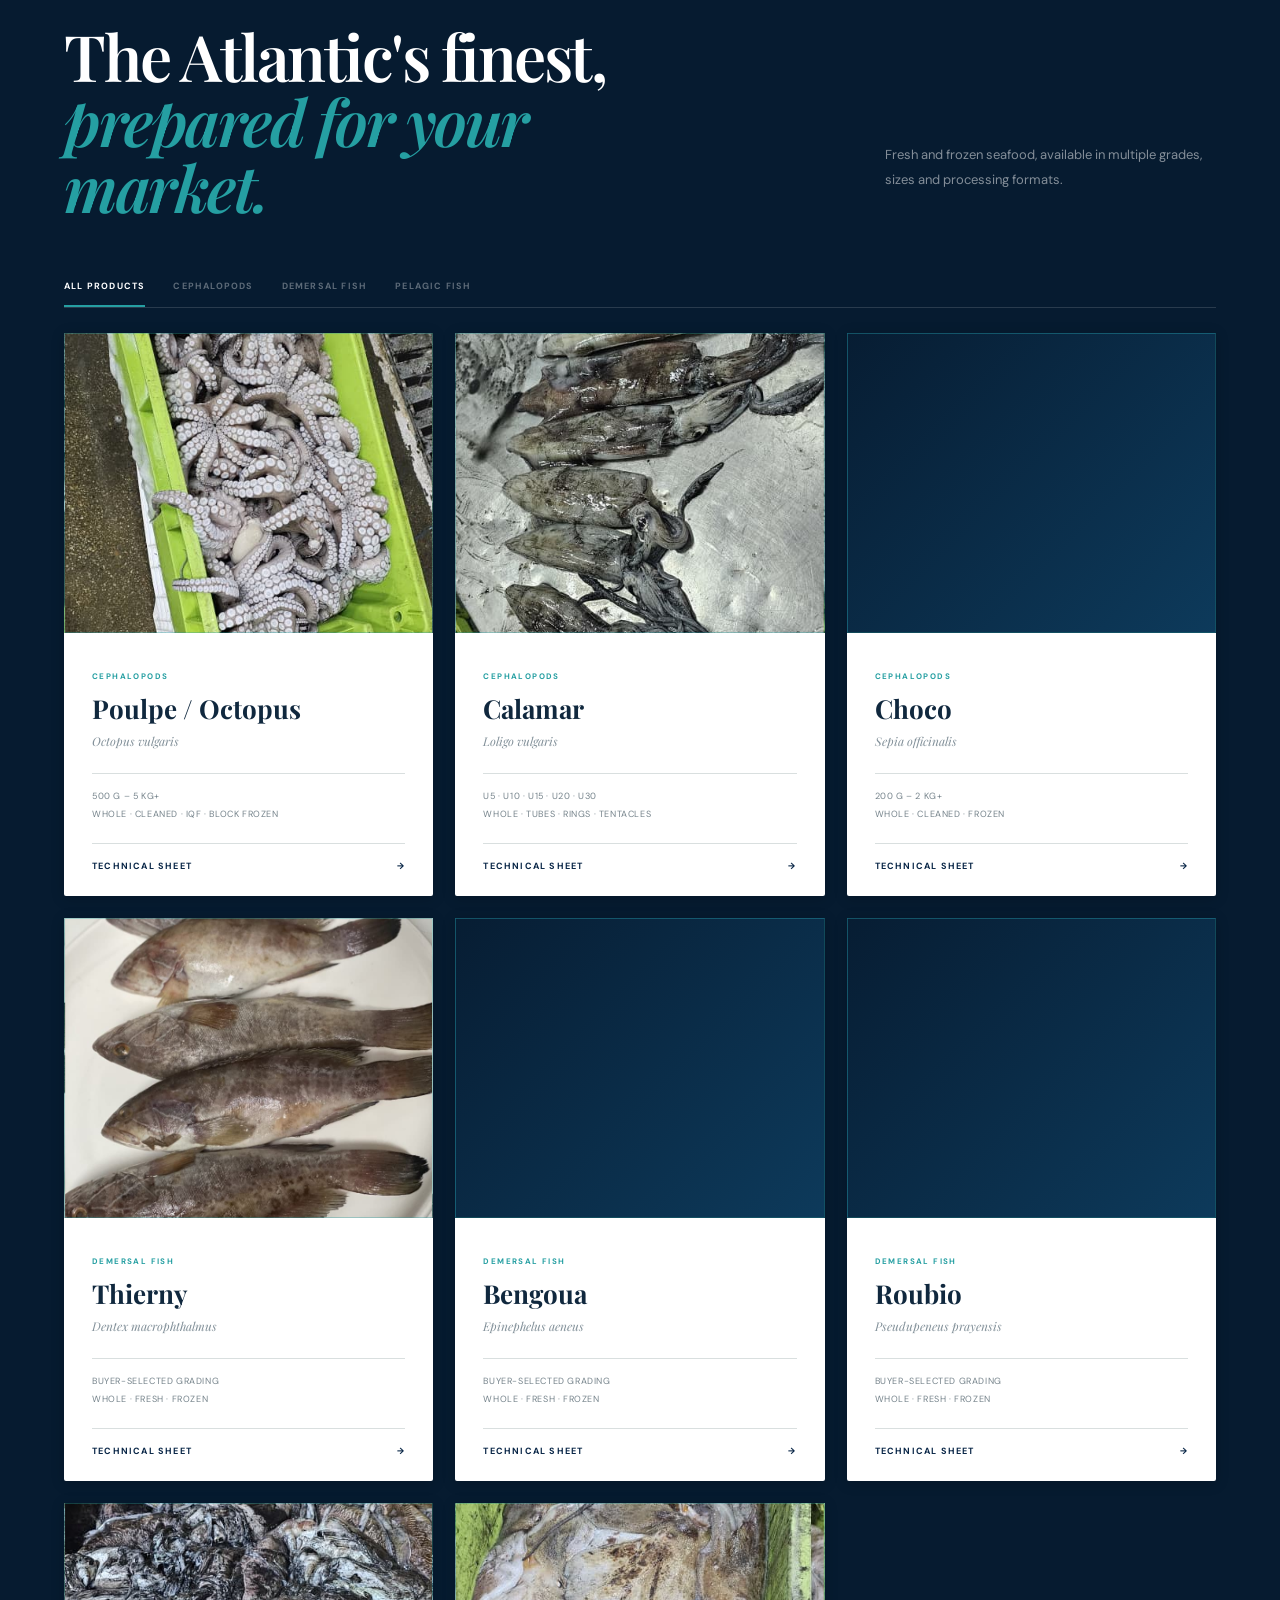
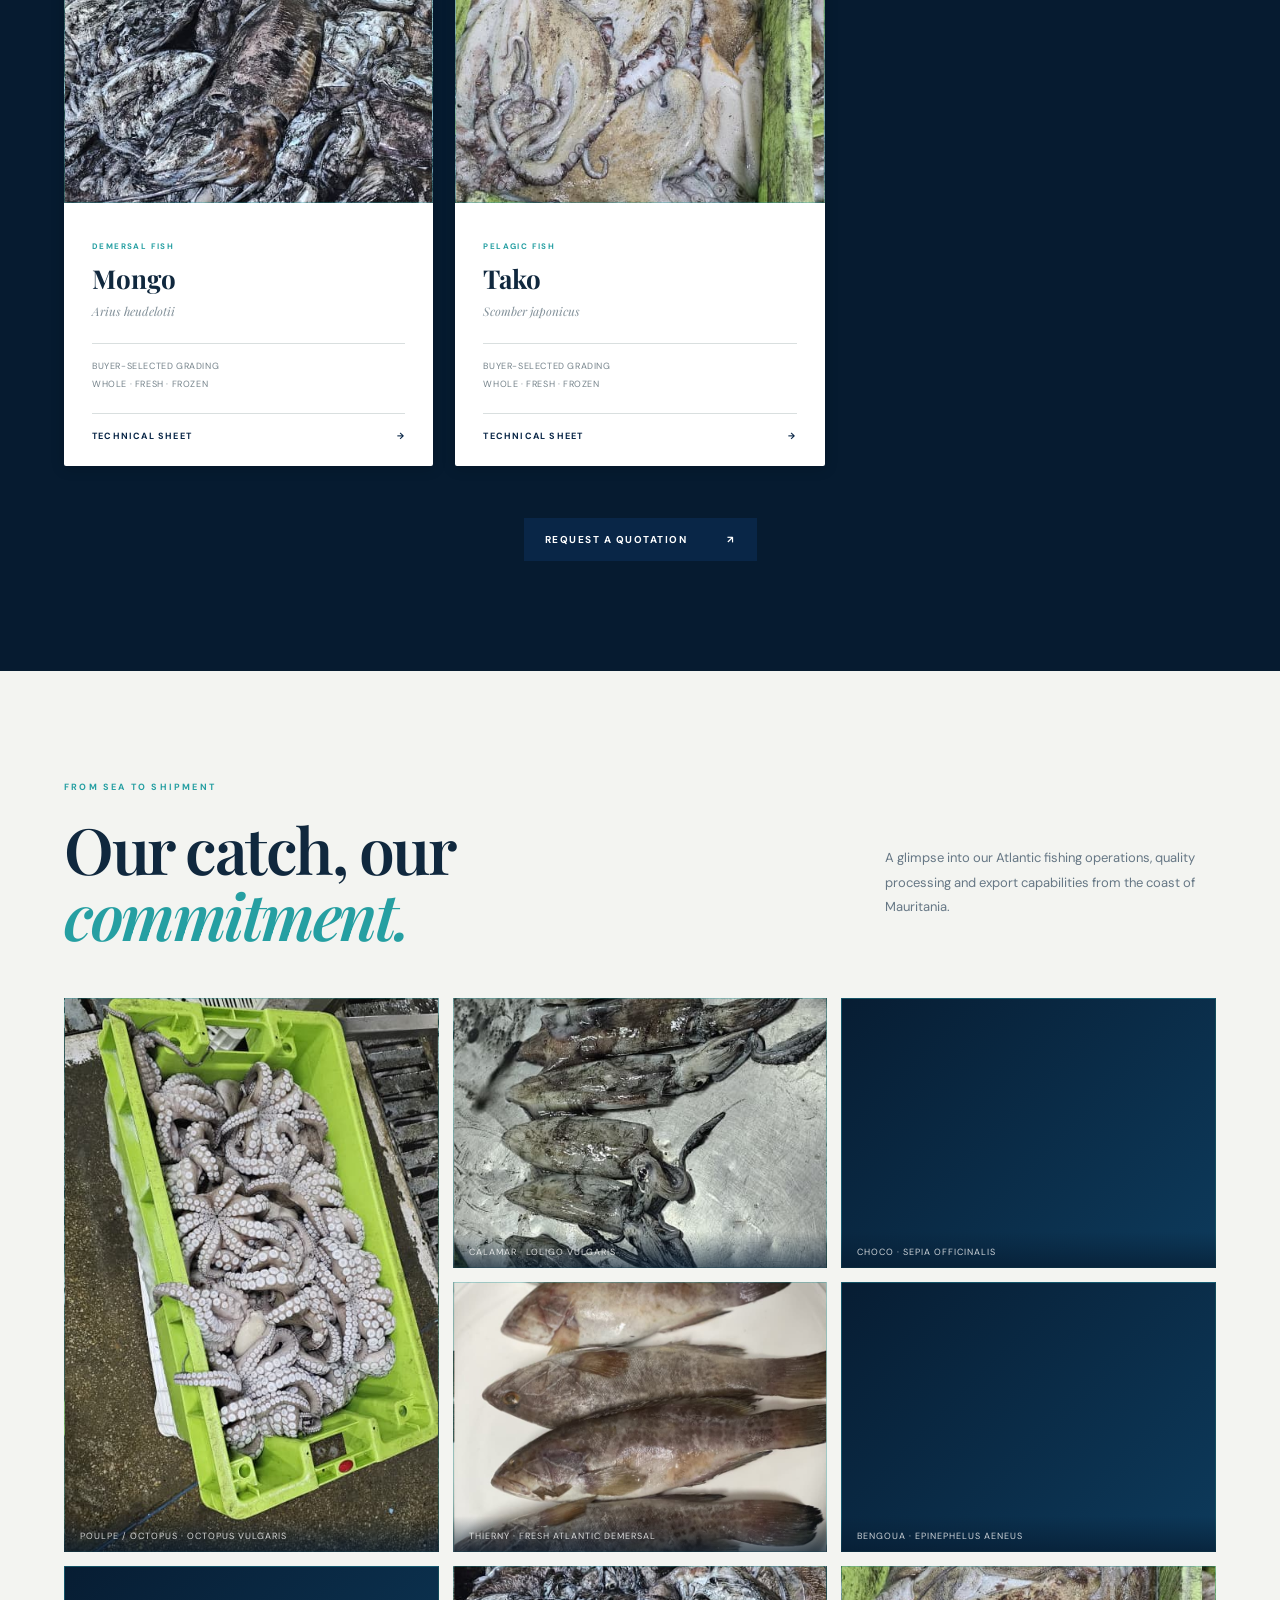
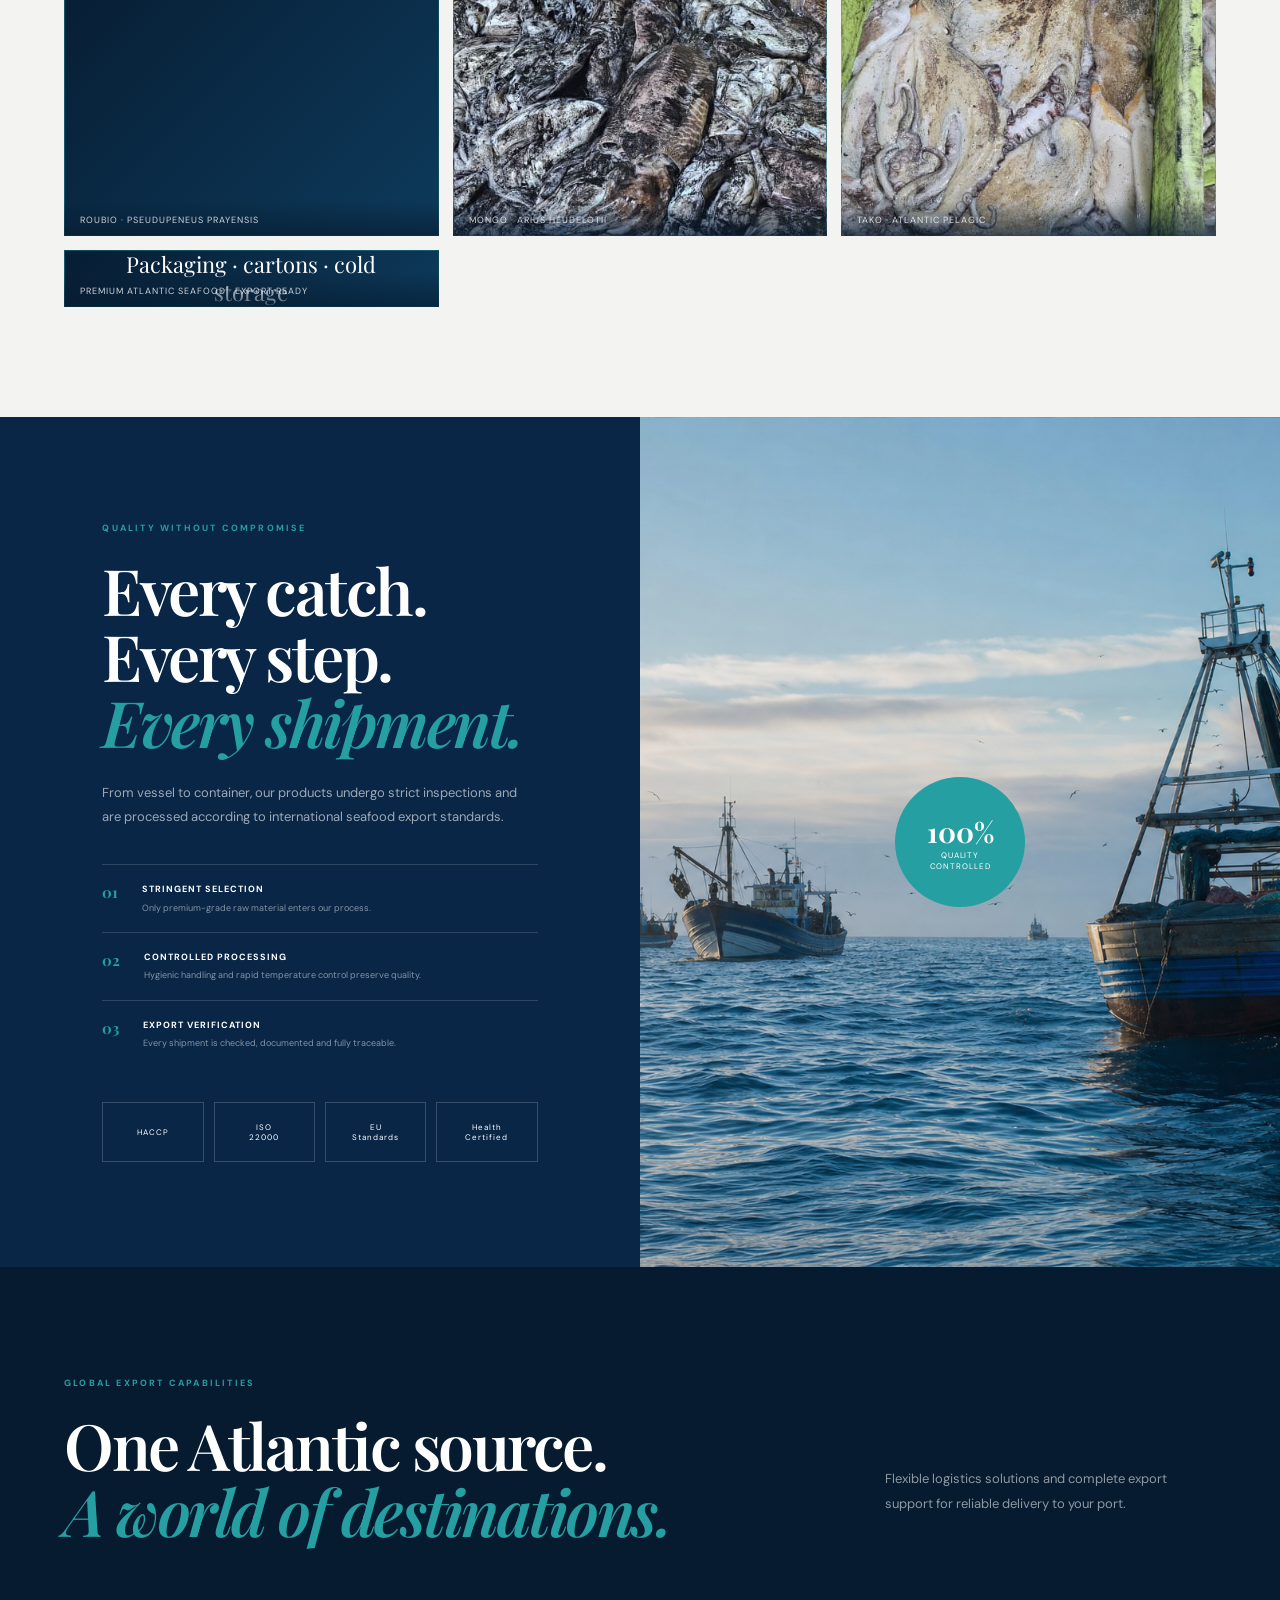
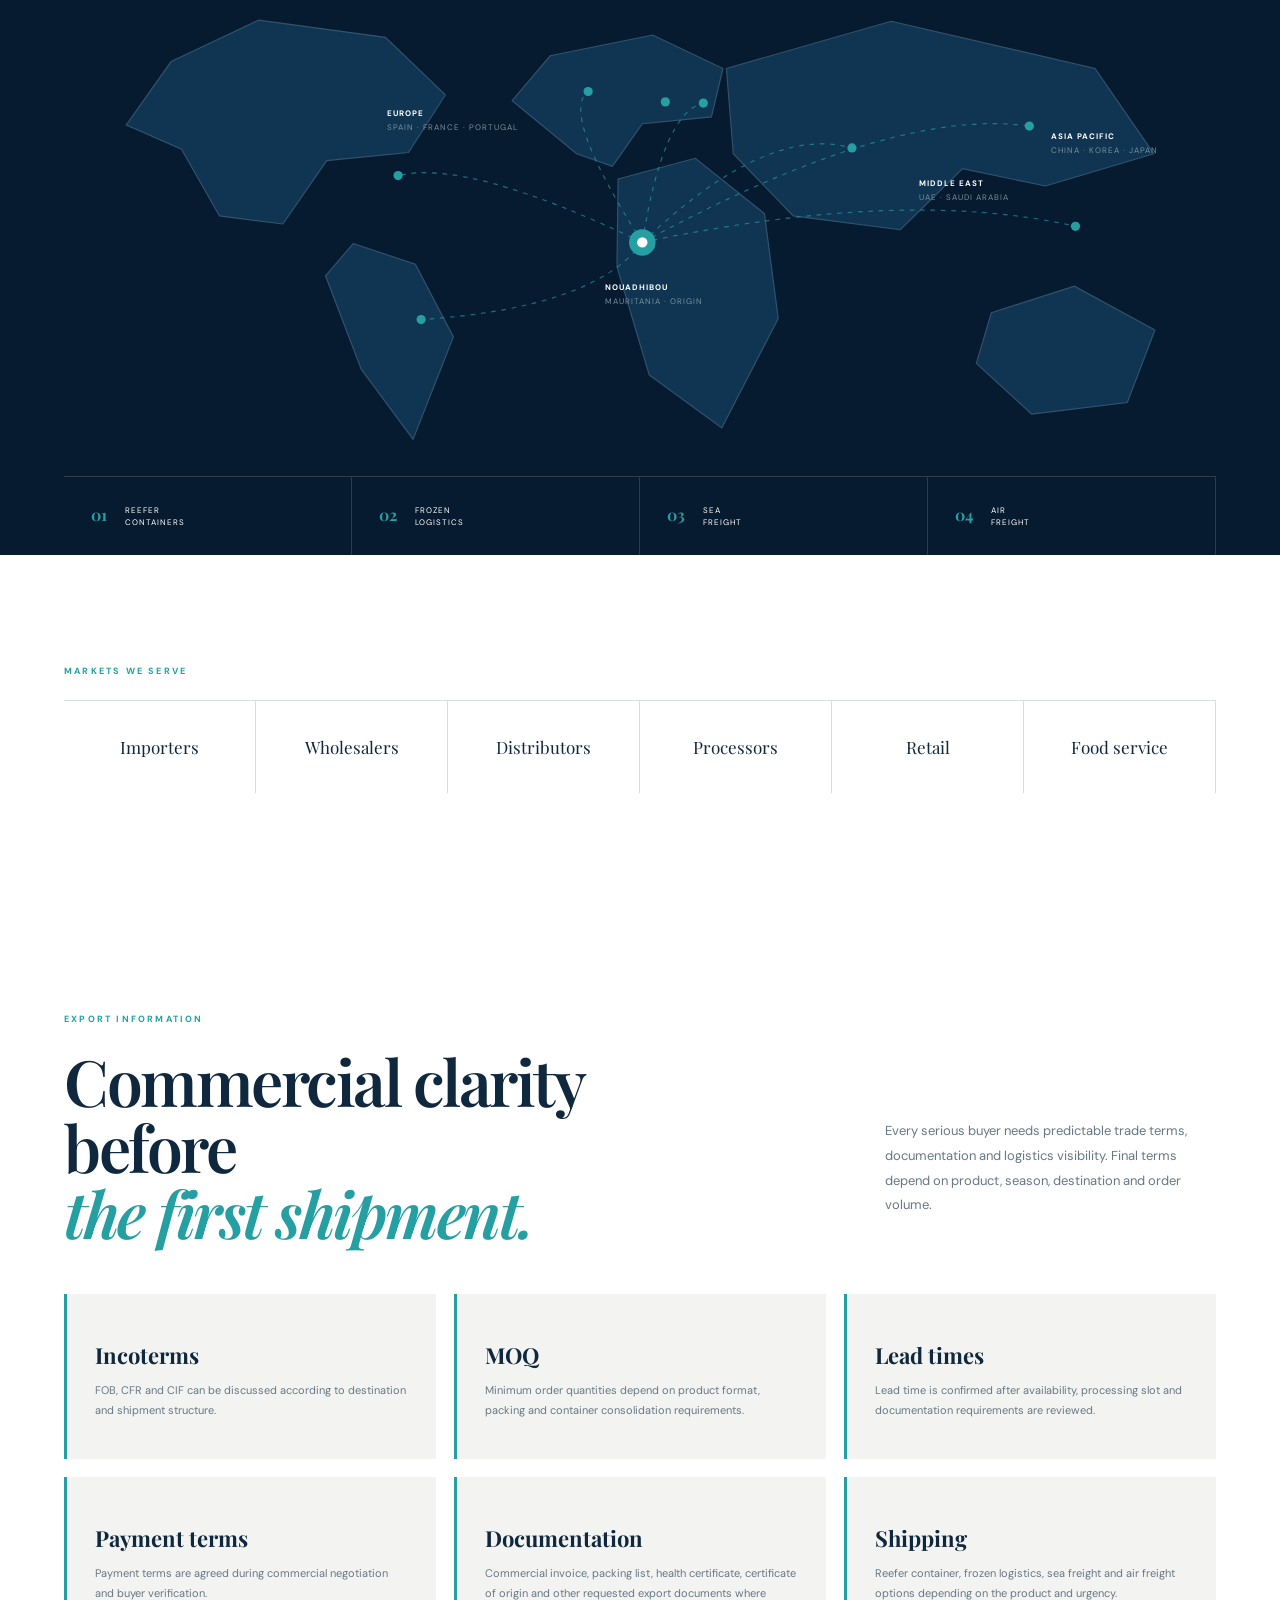
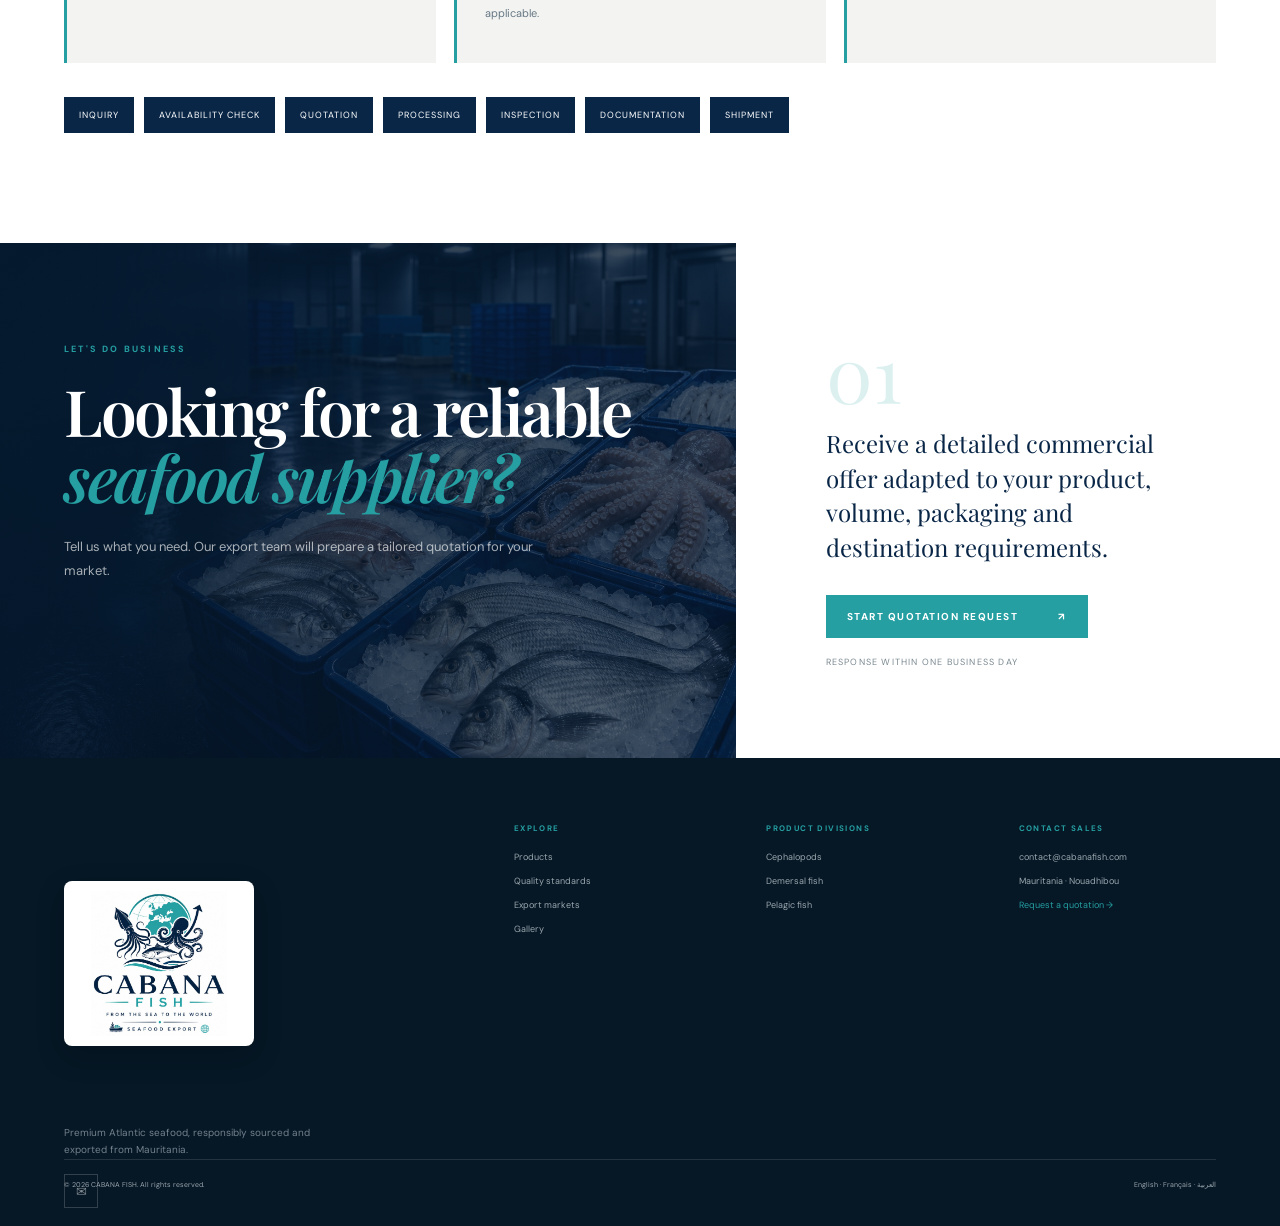
==== commit 94e76277: "Replace product photos with supplied images" ====
--- a/index.html
+++ b/index.html
@@ -29,7 +29,7 @@
   <link rel="preconnect" href="https://fonts.googleapis.com">
   <link rel="preconnect" href="https://fonts.gstatic.com" crossorigin>
   <link href="https://fonts.googleapis.com/css2?family=DM+Sans:wght@400;500;600;700&family=Playfair+Display:ital,wght@0,600;0,700;1,600&display=swap" rel="stylesheet">
-  <link rel="stylesheet" href="styles.css?v=badgecenter1">
+  <link rel="stylesheet" href="styles.css?v=productphotos1">
   <script type="application/ld+json">
   {"@context":"https://schema.org","@type":"Organization","name":"CABANA FISH","url":"https://cabanafish.com/","logo":"https://cabanafish.com/assets/cabanafish-logo-tight.png","email":"contact@cabanafish.com","address":{"@type":"PostalAddress","addressCountry":"MR","addressLocality":"Mauritania"},"description":"Premium exporter and supplier of Atlantic marine products from Mauritania."}
   </script>
@@ -408,6 +408,6 @@
   <!-- ── Back to top ────────────────────────────────────────────────────────── -->
   <button class="back-to-top" aria-label="Back to top">↑</button>
 
-  <script src="script.js?v=badgecenter1"></script>
+  <script src="script.js?v=productphotos1"></script>
 </body>
 </html>
--- a/styles.css
+++ b/styles.css
@@ -282,14 +282,11 @@
 @media(max-width:600px){.detail-required-gallery{grid-template-columns:1fr}.detail-photo-placeholder{height:260px}}
 
 /* Product visuals mapped by exact product page/card. */
-.product-photo-required.poulpe,.gallery-placeholder[data-photo^="Poulpe"],.detail-photo-placeholder[data-photo*="Octopus"]{background-image:url("assets/products/octopus-main.png")!important;background-size:cover!important;background-position:center!important}
-.product-photo-required.calamar,.gallery-placeholder[data-photo^="Calamar"],.detail-photo-placeholder[data-photo*="Loligo"]{background-image:url("assets/products/calamar-main.png")!important;background-size:cover!important;background-position:center!important}
-.product-photo-required.choco,.gallery-placeholder[data-photo^="Choco"],.detail-photo-placeholder[data-photo*="Sepia"]{background-image:url("assets/products/choco-main.png")!important;background-size:cover!important;background-position:center!important}
-.product-photo-required.thierny,.gallery-placeholder[data-photo^="Thierny"],.detail-photo-placeholder[data-photo*="Dentex"]{background-image:url("assets/products/thierny-main.png")!important;background-size:cover!important;background-position:center!important}
-.product-photo-required.bengoua,.gallery-placeholder[data-photo^="Bengoua"],.detail-photo-placeholder[data-photo*="Epinephelus"]{background-image:url("assets/products/bengoua-main.png")!important;background-size:cover!important;background-position:center!important}
-.product-photo-required.roubio,.gallery-placeholder[data-photo^="Roubio"],.detail-photo-placeholder[data-photo*="Pseudupeneus"]{background-image:url("assets/products/roubio-main.png")!important;background-size:cover!important;background-position:center!important}
-.product-photo-required.mongo,.gallery-placeholder[data-photo^="Mongo"],.detail-photo-placeholder[data-photo*="Arius"]{background-image:url("assets/products/mongo-main.png")!important;background-size:cover!important;background-position:center!important}
-.product-photo-required.tako,.gallery-placeholder[data-photo^="Tako"],.detail-photo-placeholder[data-photo*="Scomber"]{background-image:url("assets/products/tako-main.png")!important;background-size:cover!important;background-position:center!important}
+.product-photo-required.poulpe,.gallery-placeholder[data-photo^="Poulpe"],.detail-photo-placeholder[data-photo*="Octopus"]{background-image:url("assets/products/octopus-main.jpeg")!important;background-size:cover!important;background-position:center!important}
+.product-photo-required.calamar,.gallery-placeholder[data-photo^="Calamar"],.detail-photo-placeholder[data-photo*="Loligo"]{background-image:url("assets/products/calamar-main.jpeg")!important;background-size:cover!important;background-position:center!important}
+.product-photo-required.thierny,.gallery-placeholder[data-photo^="Thierny"],.detail-photo-placeholder[data-photo*="Dentex"]{background-image:url("assets/products/thierny-main.jpeg")!important;background-size:cover!important;background-position:center!important}
+.product-photo-required.mongo,.gallery-placeholder[data-photo^="Mongo"],.detail-photo-placeholder[data-photo*="Arius"]{background-image:url("assets/products/mongo-main.jpeg")!important;background-size:cover!important;background-position:center!important}
+.product-photo-required.tako,.gallery-placeholder[data-photo^="Tako"],.detail-photo-placeholder[data-photo*="Scomber"]{background-image:url("assets/products/tako-main.jpeg")!important;background-size:cover!important;background-position:center!important}
 .product-photo-required.poulpe:before,.product-photo-required.calamar:before,.product-photo-required.choco:before,.product-photo-required.thierny:before,.product-photo-required.bengoua:before,.product-photo-required.roubio:before,.product-photo-required.mongo:before,.product-photo-required.tako:before,
 .product-photo-required.poulpe:after,.product-photo-required.calamar:after,.product-photo-required.choco:after,.product-photo-required.thierny:after,.product-photo-required.bengoua:after,.product-photo-required.roubio:after,.product-photo-required.mongo:after,.product-photo-required.tako:after,
 .gallery-placeholder[data-photo^="Poulpe"]:before,.gallery-placeholder[data-photo^="Calamar"]:before,.gallery-placeholder[data-photo^="Choco"]:before,.gallery-placeholder[data-photo^="Thierny"]:before,.gallery-placeholder[data-photo^="Bengoua"]:before,.gallery-placeholder[data-photo^="Roubio"]:before,.gallery-placeholder[data-photo^="Mongo"]:before,.gallery-placeholder[data-photo^="Tako"]:before,
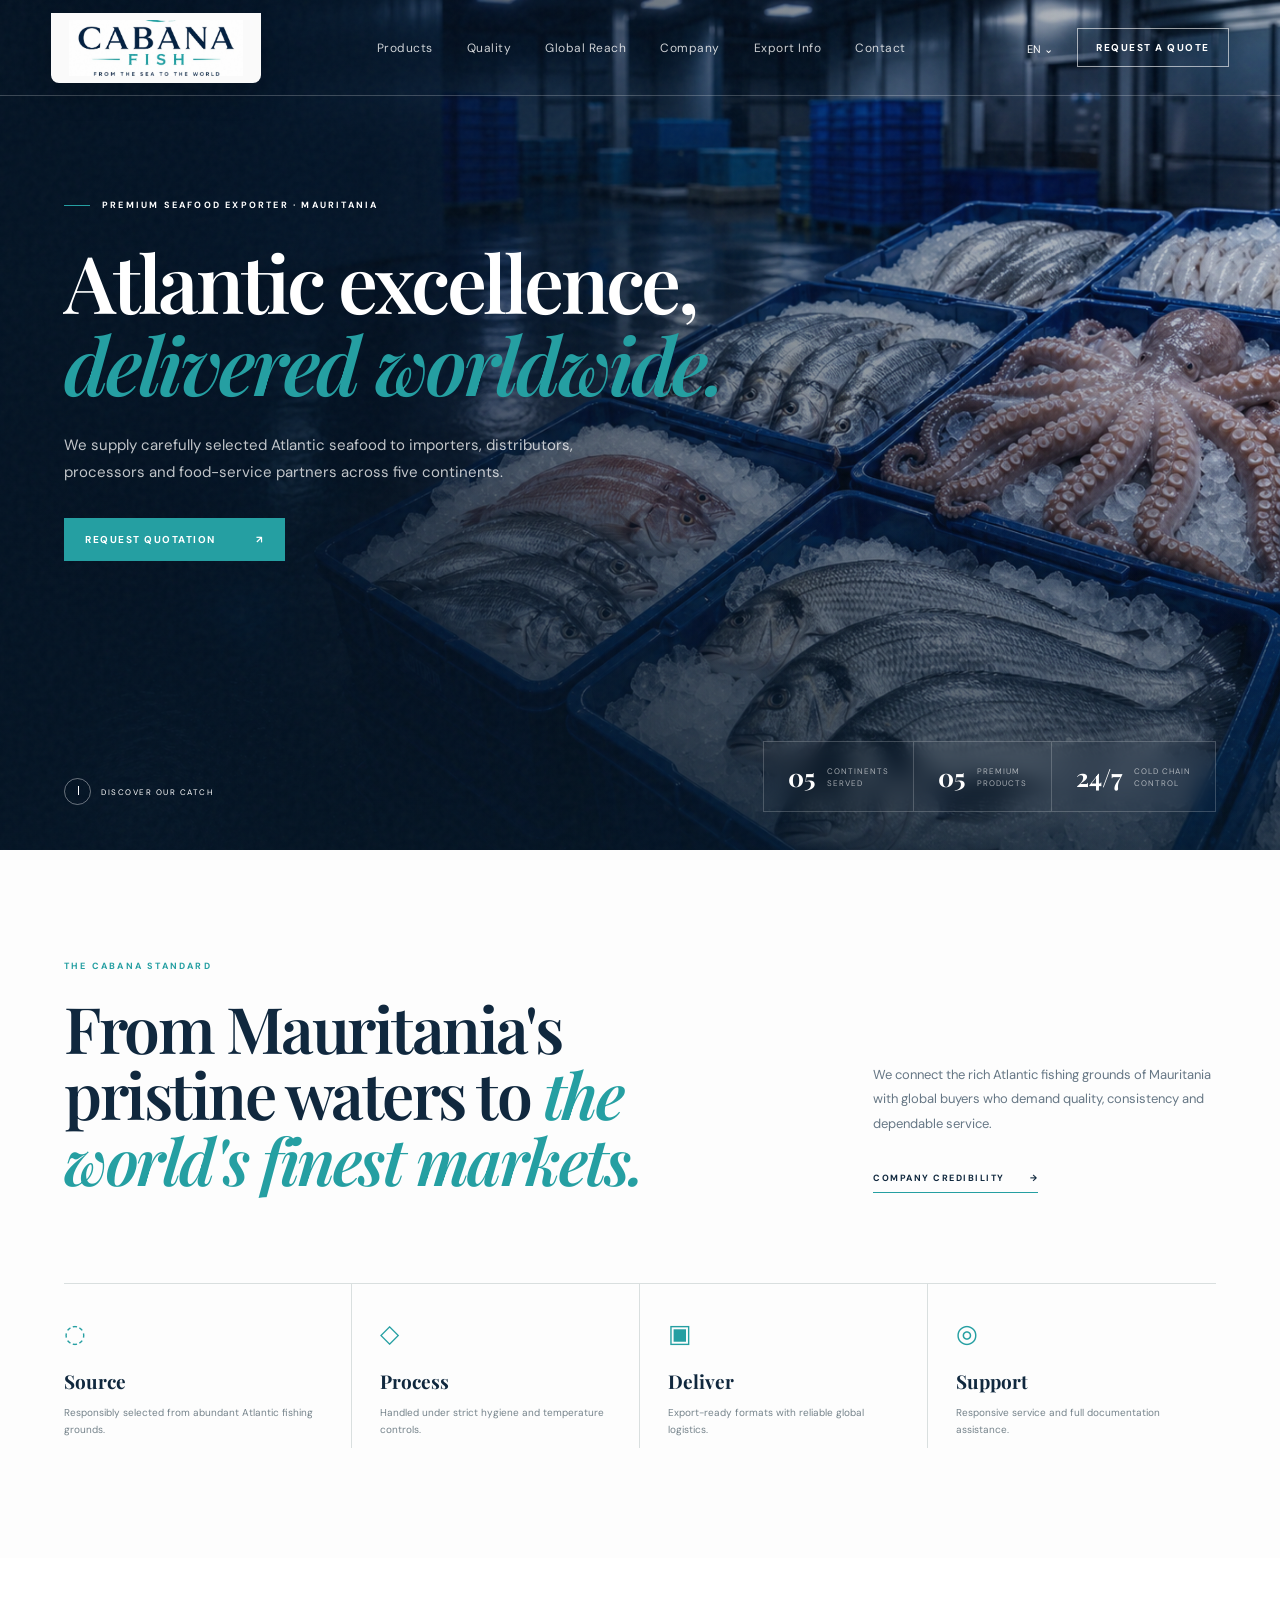
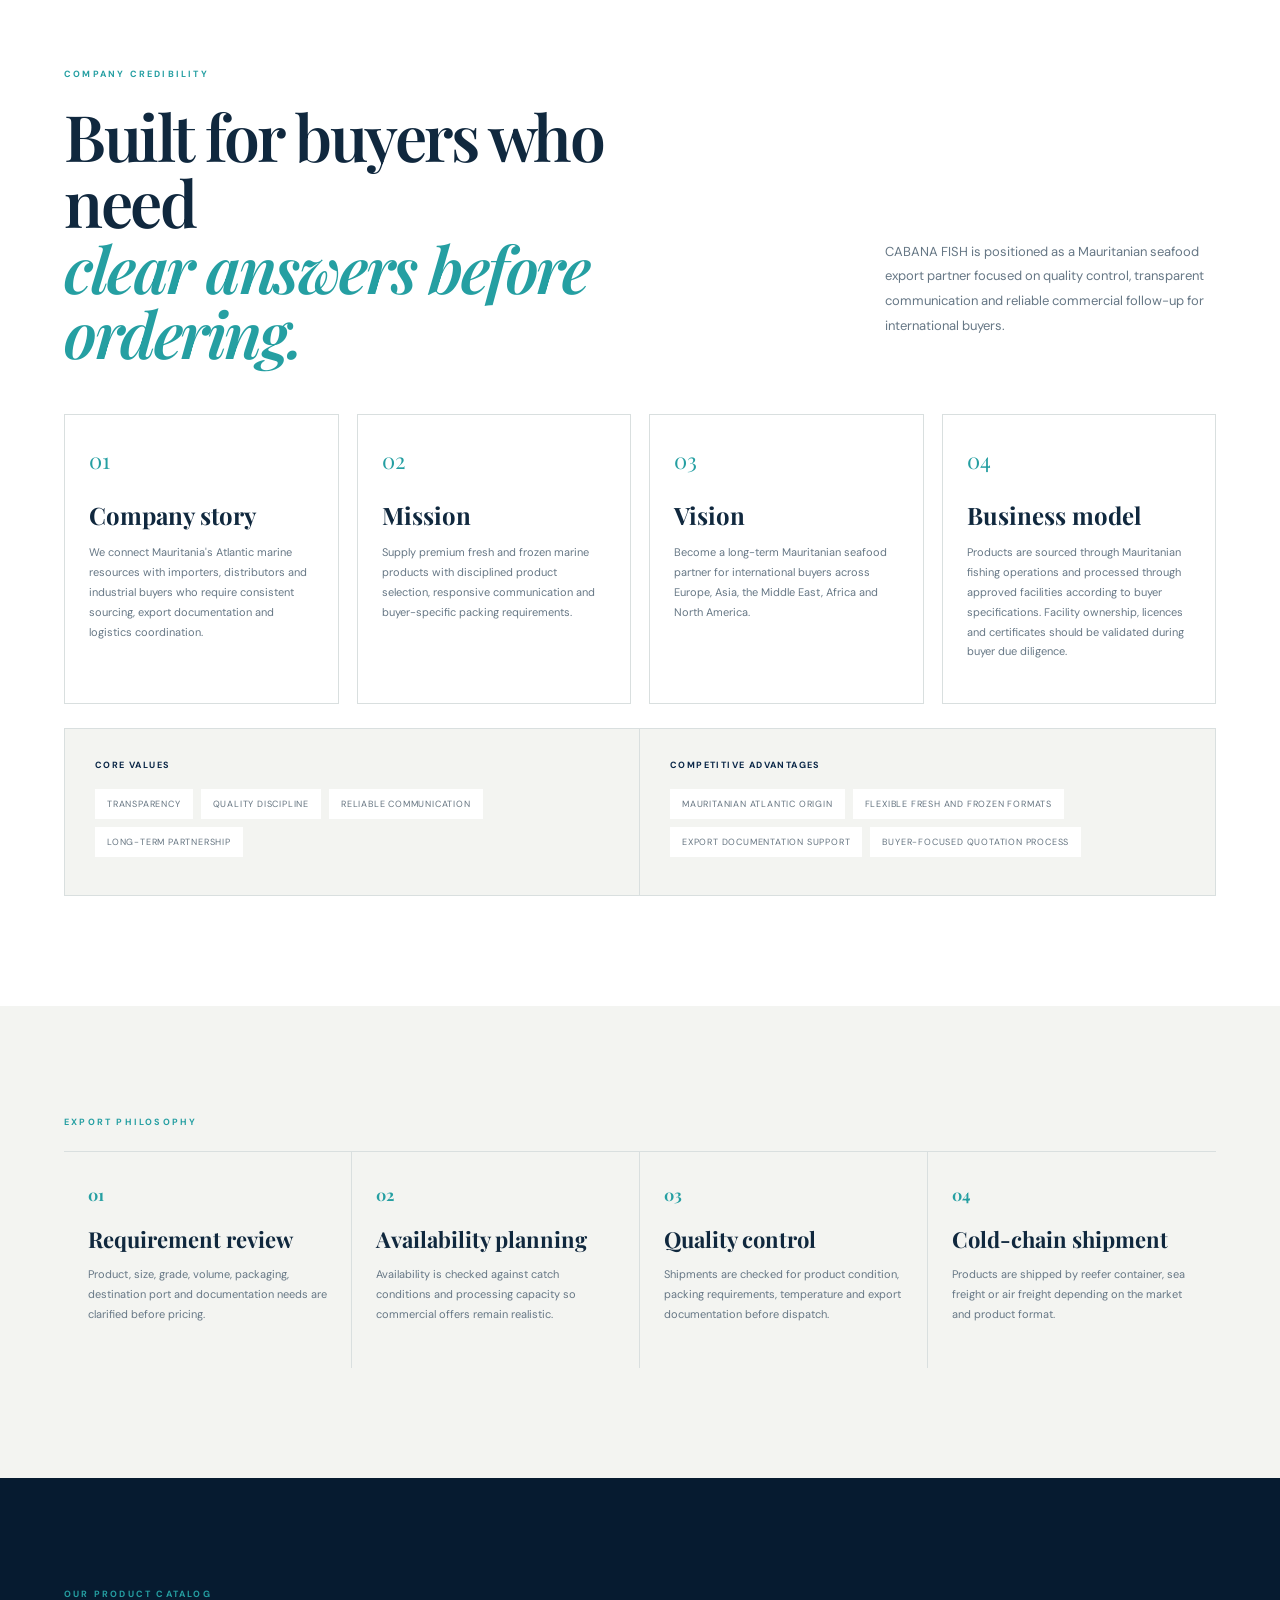
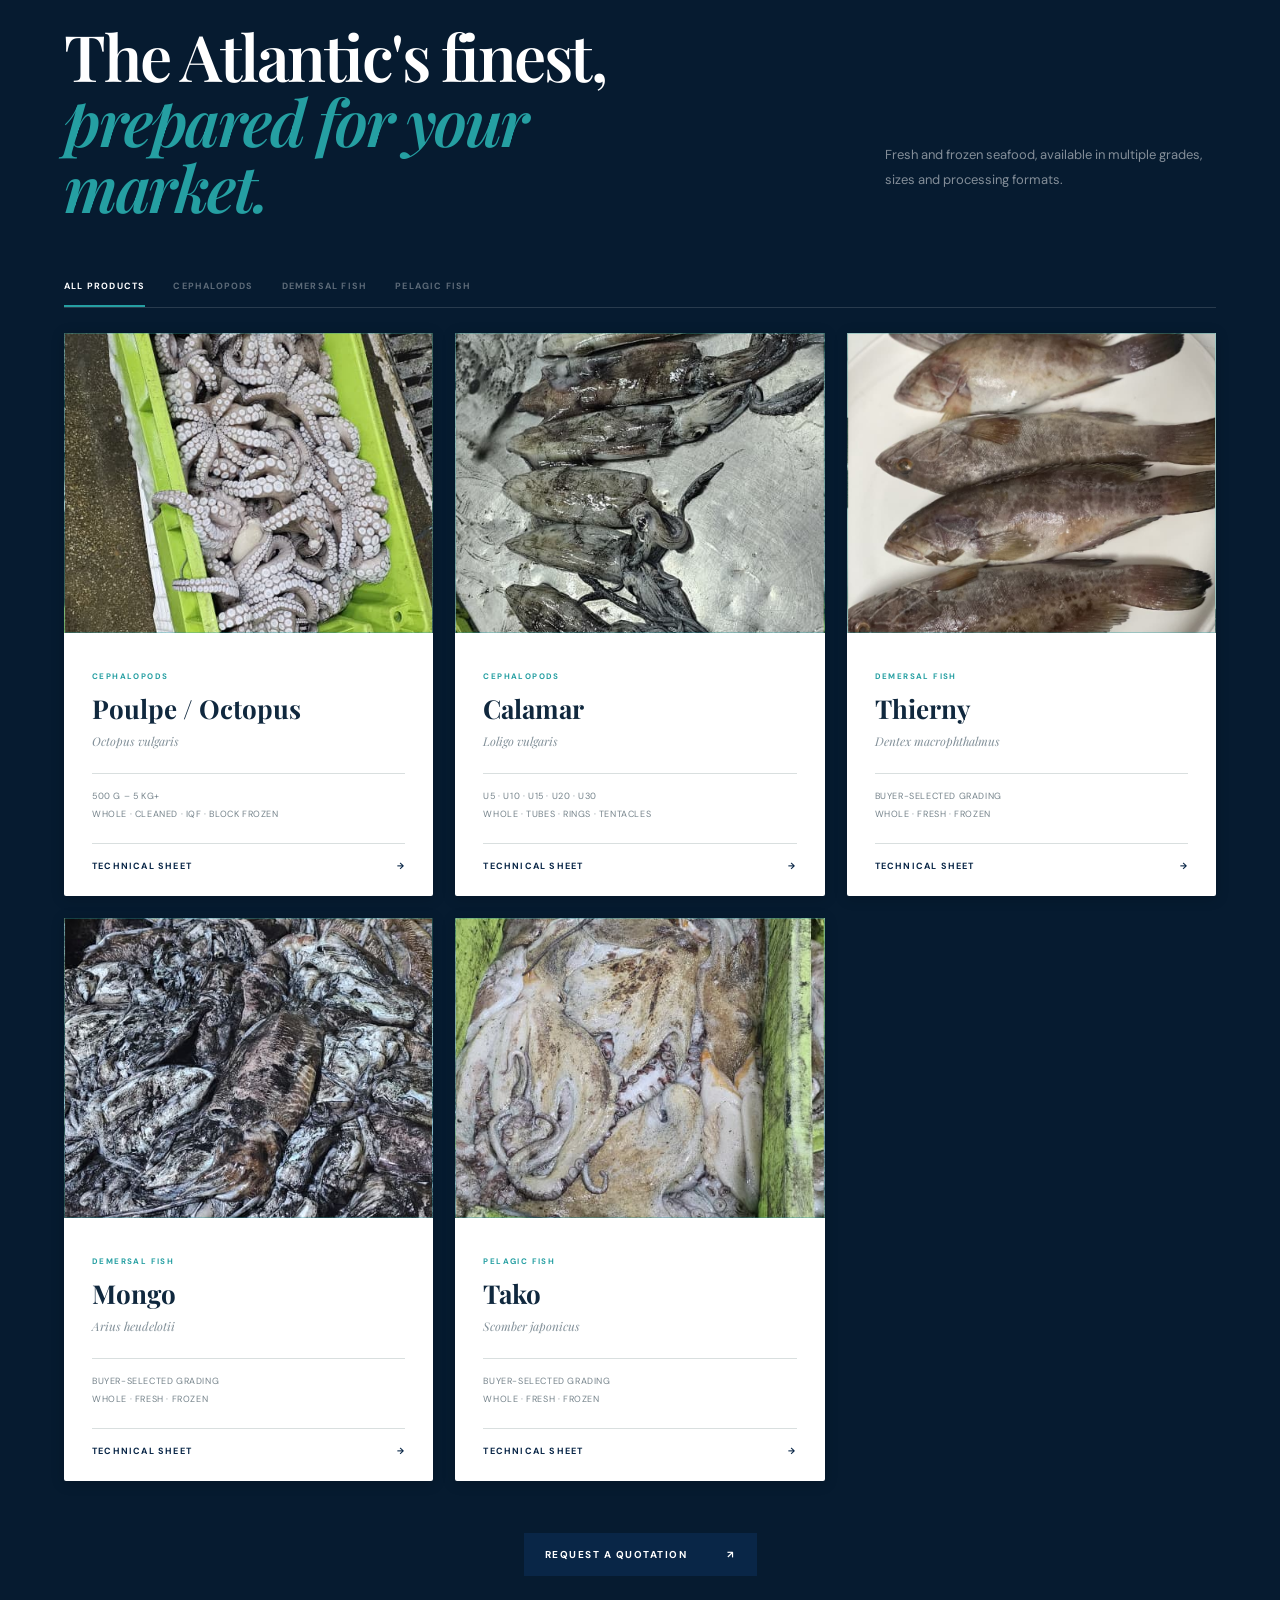
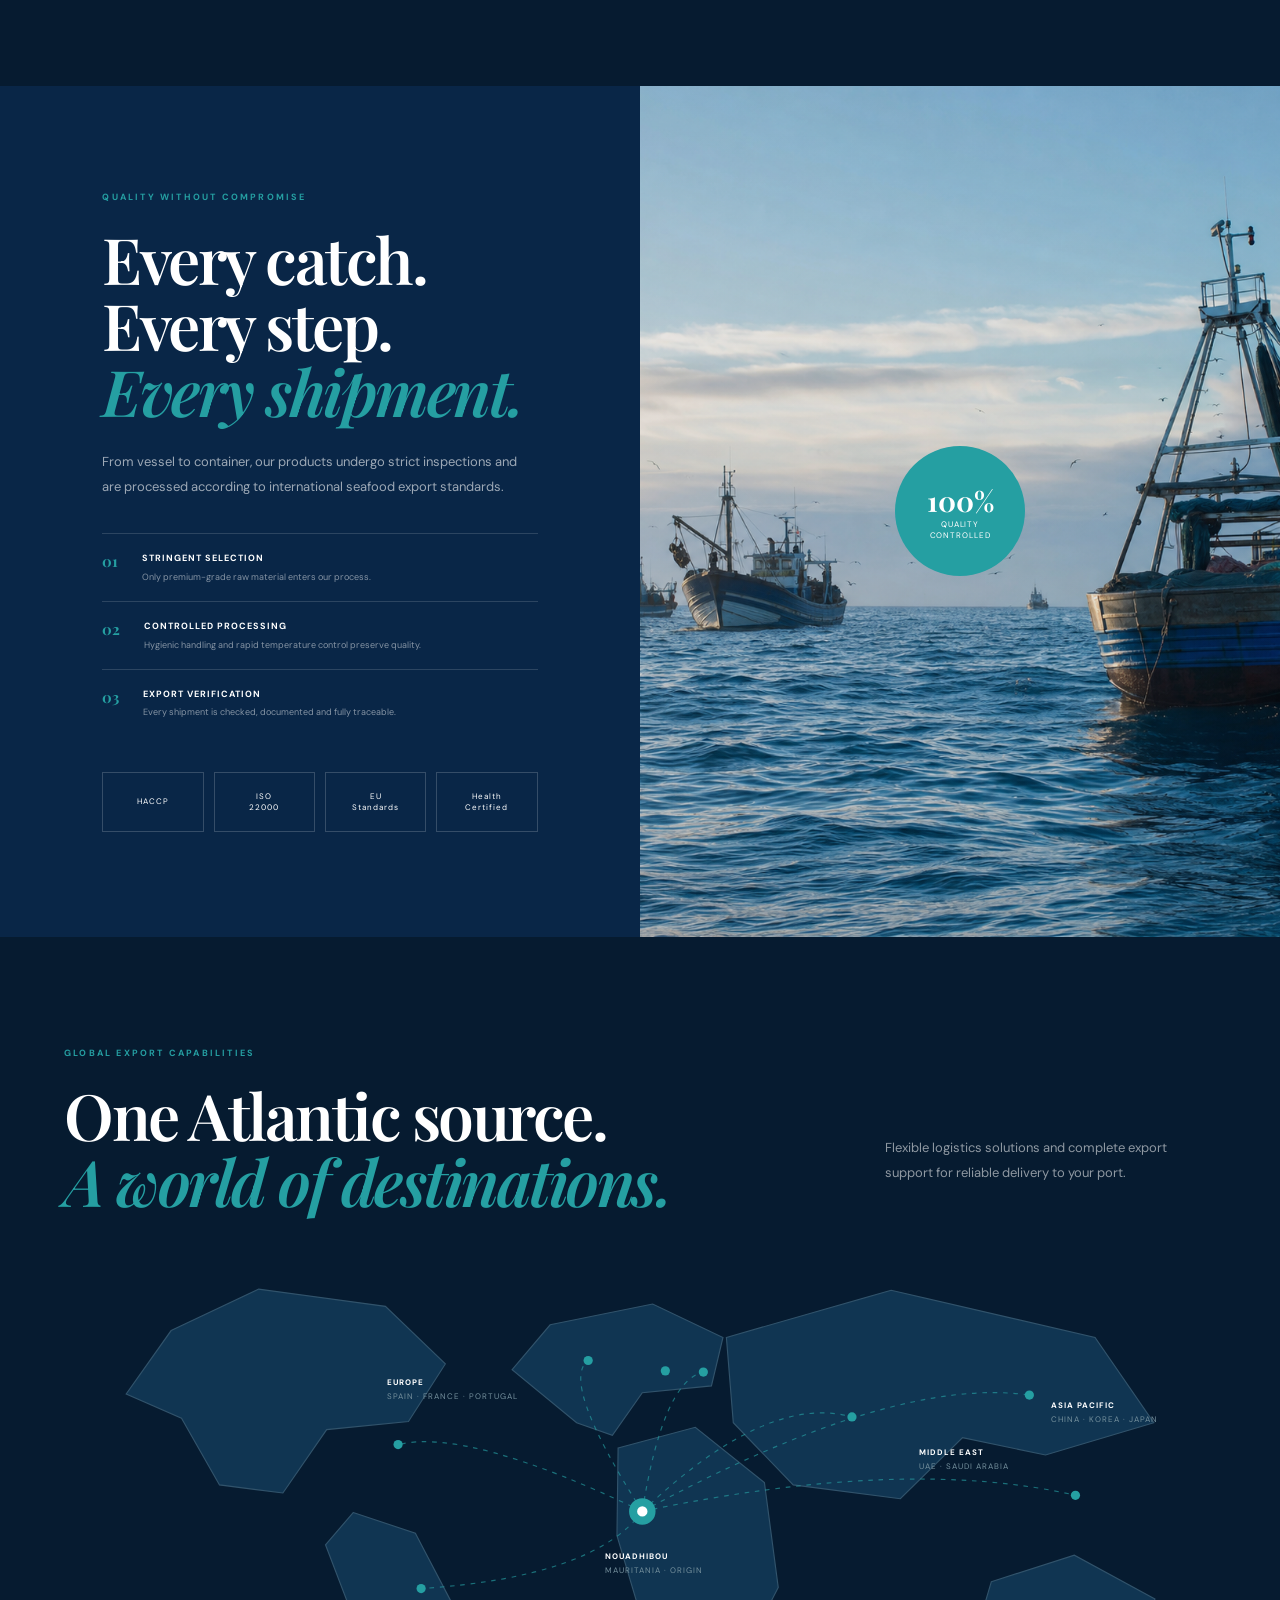
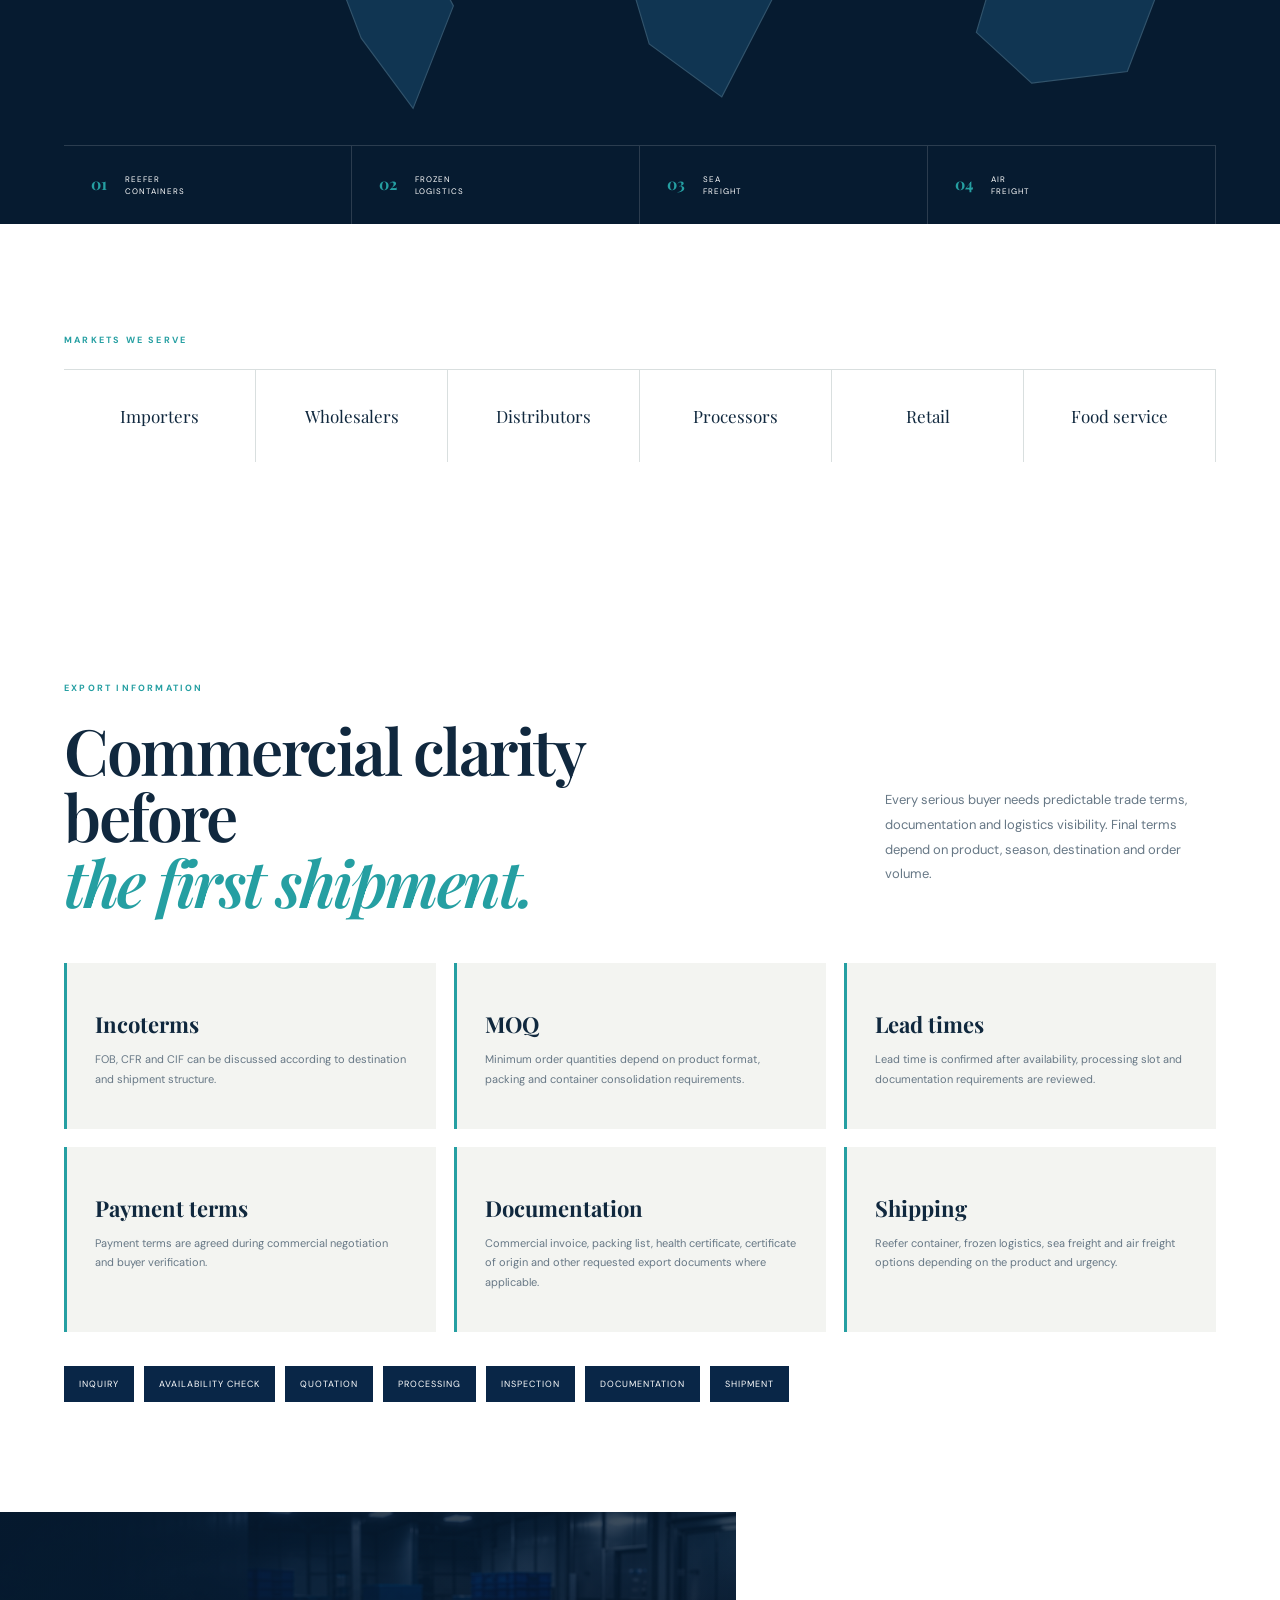
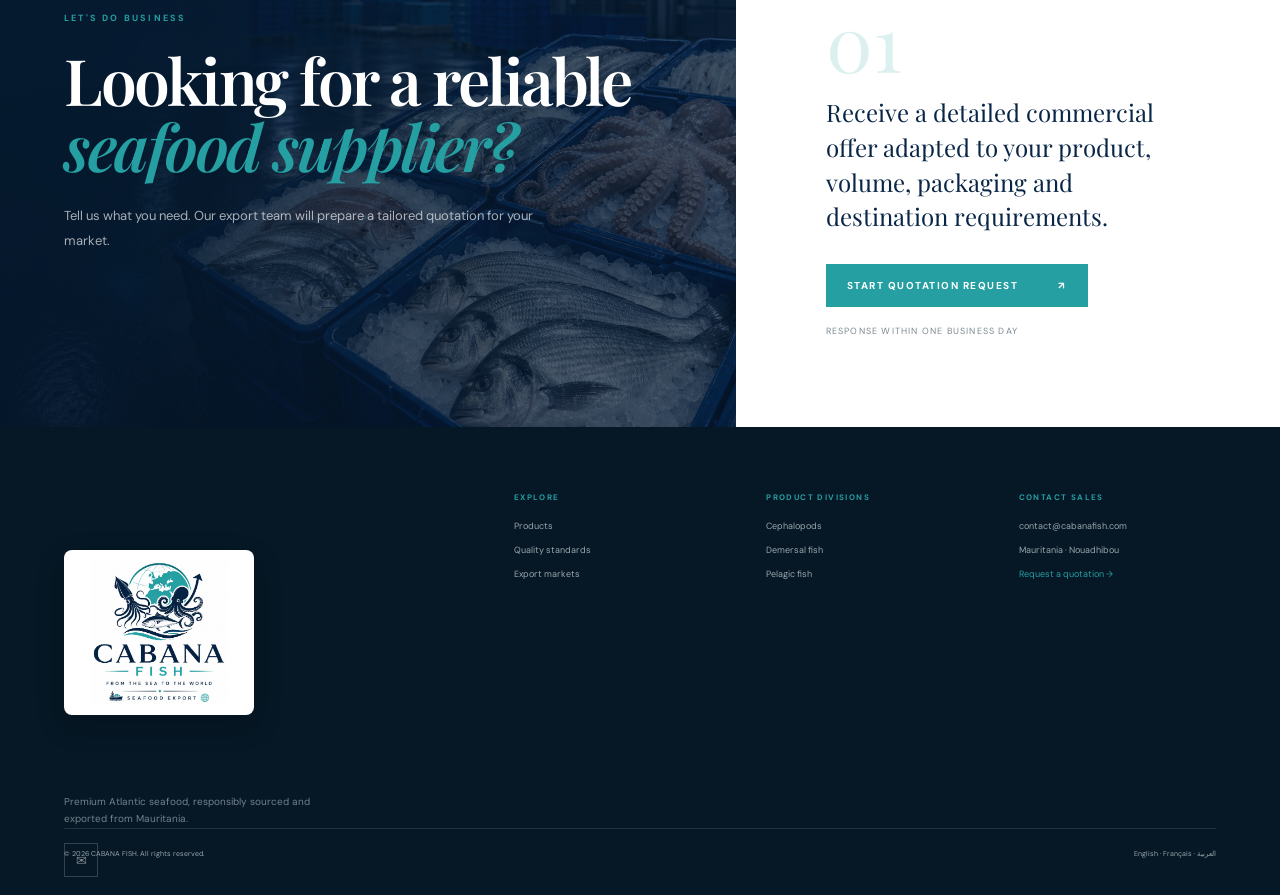
==== commit caf12637: "Remove products without supplied images" ====
--- a/index.html
+++ b/index.html
@@ -29,7 +29,7 @@
   <link rel="preconnect" href="https://fonts.googleapis.com">
   <link rel="preconnect" href="https://fonts.gstatic.com" crossorigin>
   <link href="https://fonts.googleapis.com/css2?family=DM+Sans:wght@400;500;600;700&family=Playfair+Display:ital,wght@0,600;0,700;1,600&display=swap" rel="stylesheet">
-  <link rel="stylesheet" href="styles.css?v=productphotos1">
+  <link rel="stylesheet" href="styles.css?v=removeempty1">
   <script type="application/ld+json">
   {"@context":"https://schema.org","@type":"Organization","name":"CABANA FISH","url":"https://cabanafish.com/","logo":"https://cabanafish.com/assets/cabanafish-logo-tight.png","email":"contact@cabanafish.com","address":{"@type":"PostalAddress","addressCountry":"MR","addressLocality":"Mauritania"},"description":"Premium exporter and supplier of Atlantic marine products from Mauritania."}
   </script>
@@ -70,7 +70,6 @@
     <a href="#quality">Quality</a>
     <a href="#exports">Global Reach</a>
     <a href="#about">Company</a>
-    <a href="#gallery">Gallery</a>
     <a href="#export-info">Export Info</a>
     <a href="contact.html">Contact</a>
     <a class="btn btn-primary mobile-nav-cta" href="quote.html">Request a quote ↗</a>
@@ -92,7 +91,7 @@
       </div>
       <div class="hero-proof">
         <div><strong data-count="5">05</strong><span>Continents<br>served</span></div>
-        <div><strong data-count="8">08</strong><span>Premium<br>products</span></div>
+        <div><strong data-count="5">05</strong><span>Premium<br>products</span></div>
         <div><strong>24/7</strong><span>Cold chain<br>control</span></div>
       </div>
       <a class="scroll-cue" href="#products"><span></span> Discover our catch</a>
@@ -174,12 +173,6 @@
           <div class="specs"><span>U5 · U10 · U15 · U20 · U30</span><span>Whole · Tubes · Rings · Tentacles</span></div>
           <a class="product-link" href="products/calamar.html">Technical sheet <span>→</span></a></div>
         </article>
-        <article class="product-card reveal" data-category="cephalopod">
-          <div class="product-image product-photo-required choco" data-photo="Verified Sepia officinalis photo required"></div>
-          <div class="product-body"><p>Cephalopods</p><h3>Choco</h3><i>Sepia officinalis</i>
-          <div class="specs"><span>200 g – 2 kg+</span><span>Whole · Cleaned · Frozen</span></div>
-          <a class="product-link" href="products/choco.html">Technical sheet <span>→</span></a></div>
-        </article>
         <article class="product-card reveal" data-category="demersal">
           <div class="product-image product-photo-required thierny" data-photo="Verified Dentex macrophthalmus photo required"></div>
           <div class="product-body"><p>Demersal fish</p><h3>Thierny</h3><i>Dentex macrophthalmus</i>
@@ -187,18 +180,6 @@
           <a class="product-link" href="products/thierny.html">Technical sheet <span>→</span></a></div>
         </article>
         <article class="product-card reveal" data-category="demersal">
-          <div class="product-image product-photo-required bengoua" data-photo="Verified Epinephelus aeneus photo required"></div>
-          <div class="product-body"><p>Demersal fish</p><h3>Bengoua</h3><i>Epinephelus aeneus</i>
-          <div class="specs"><span>Buyer-selected grading</span><span>Whole · Fresh · Frozen</span></div>
-          <a class="product-link" href="products/bengoua.html">Technical sheet <span>→</span></a></div>
-        </article>
-        <article class="product-card reveal" data-category="demersal">
-          <div class="product-image product-photo-required roubio" data-photo="Verified Pseudupeneus prayensis photo required"></div>
-          <div class="product-body"><p>Demersal fish</p><h3>Roubio</h3><i>Pseudupeneus prayensis</i>
-          <div class="specs"><span>Buyer-selected grading</span><span>Whole · Fresh · Frozen</span></div>
-          <a class="product-link" href="products/roubio.html">Technical sheet <span>→</span></a></div>
-        </article>
-        <article class="product-card reveal" data-category="demersal">
           <div class="product-image product-photo-required mongo" data-photo="Verified Arius heudelotii photo required"></div>
           <div class="product-body"><p>Demersal fish</p><h3>Mongo</h3><i>Arius heudelotii</i>
           <div class="specs"><span>Buyer-selected grading</span><span>Whole · Fresh · Frozen</span></div>
@@ -212,64 +193,6 @@
         </article>
       </div>
       <div class="center"><a class="btn btn-dark" href="quote.html">Request a quotation <b>↗</b></a></div>
-    </section>
-
-    <!-- ── Gallery ───────────────────────────────────────────────────────── -->
-    <section class="gallery section-pad verification-gallery" id="gallery">
-      <div class="section-head reveal">
-        <div>
-          <div class="section-kicker">From sea to shipment</div>
-          <h2>Our catch, our<br><em>commitment.</em></h2>
-        </div>
-        <p>A glimpse into our Atlantic fishing operations, quality processing and export capabilities from the coast of Mauritania.</p>
-      </div>
-      <div class="gallery-grid">
-        <figure class="gallery-item gallery-tall reveal" tabindex="0" role="button" aria-label="View full image: Fresh Atlantic octopus">
-          <div class="gallery-placeholder" data-photo="Poulpe / Octopus · Octopus vulgaris"></div>
-          <figcaption>Poulpe / Octopus · Octopus vulgaris</figcaption>
-          <div class="gallery-overlay"><span>View ↗</span></div>
-        </figure>
-        <figure class="gallery-item reveal" style="transition-delay:.08s" tabindex="0" role="button" aria-label="View full image: Fresh Atlantic squid">
-          <div class="gallery-placeholder" data-photo="Calamar · Loligo vulgaris"></div>
-          <figcaption>Calamar · Loligo vulgaris</figcaption>
-          <div class="gallery-overlay"><span>View ↗</span></div>
-        </figure>
-        <figure class="gallery-item reveal" style="transition-delay:.16s" tabindex="0" role="button" aria-label="View full image: Choco fresh">
-          <div class="gallery-placeholder" data-photo="Choco · Sepia officinalis"></div>
-          <figcaption>Choco · Sepia officinalis</figcaption>
-          <div class="gallery-overlay"><span>View ↗</span></div>
-        </figure>
-        <figure class="gallery-item reveal" style="transition-delay:.08s" tabindex="0" role="button" aria-label="View full image: Fresh Atlantic demersal fish">
-          <div class="gallery-placeholder" data-photo="Thierny · Dentex macrophthalmus"></div>
-          <figcaption>Thierny · Fresh Atlantic demersal</figcaption>
-          <div class="gallery-overlay"><span>View ↗</span></div>
-        </figure>
-        <figure class="gallery-item reveal" style="transition-delay:.16s" tabindex="0" role="button" aria-label="View full image: Bengoua fresh">
-          <div class="gallery-placeholder" data-photo="Bengoua · Epinephelus aeneus"></div>
-          <figcaption>Bengoua · Epinephelus aeneus</figcaption>
-          <div class="gallery-overlay"><span>View ↗</span></div>
-        </figure>
-        <figure class="gallery-item reveal" style="transition-delay:.08s" tabindex="0" role="button" aria-label="View full image: Roubio fresh">
-          <div class="gallery-placeholder" data-photo="Roubio Â· Pseudupeneus prayensis"></div>
-          <figcaption>Roubio · Pseudupeneus prayensis</figcaption>
-          <div class="gallery-overlay"><span>View ↗</span></div>
-        </figure>
-        <figure class="gallery-item reveal" style="transition-delay:.16s" tabindex="0" role="button" aria-label="View full image: Mongo fresh">
-          <div class="gallery-placeholder" data-photo="Mongo Â· Arius heudelotii"></div>
-          <figcaption>Mongo · Arius heudelotii</figcaption>
-          <div class="gallery-overlay"><span>View ↗</span></div>
-        </figure>
-        <figure class="gallery-item reveal" style="transition-delay:.08s" tabindex="0" role="button" aria-label="View full image: Atlantic pelagic fish">
-          <div class="gallery-placeholder" data-photo="Tako · Scomber japonicus"></div>
-          <figcaption>Tako · Atlantic pelagic</figcaption>
-          <div class="gallery-overlay"><span>View ↗</span></div>
-        </figure>
-        <figure class="gallery-item reveal" style="transition-delay:.16s" tabindex="0" role="button" aria-label="View full image: Premium Atlantic seafood">
-          <div class="gallery-placeholder" data-photo="Packaging · cartons · cold storage"></div>
-          <figcaption>Premium Atlantic seafood · Export ready</figcaption>
-          <div class="gallery-overlay"><span>View ↗</span></div>
-        </figure>
-      </div>
     </section>
 
     <!-- ── Lightbox ──────────────────────────────────────────────────────── -->
@@ -396,7 +319,7 @@
         <a href="mailto:contact@cabanafish.com" aria-label="Email">✉</a>
       </div>
     </div>
-    <div><h4>Explore</h4><a href="#products">Products</a><a href="#quality">Quality standards</a><a href="#exports">Export markets</a><a href="#gallery">Gallery</a></div>
+    <div><h4>Explore</h4><a href="#products">Products</a><a href="#quality">Quality standards</a><a href="#exports">Export markets</a></div>
     <div><h4>Product divisions</h4><a href="#products">Cephalopods</a><a href="#products">Demersal fish</a><a href="#products">Pelagic fish</a></div>
     <div><h4>Contact sales</h4><a href="mailto:contact@cabanafish.com?subject=Sales%20Enquiry%20%E2%80%94%20CABANA%20FISH&body=Hello%20CABANA%20FISH%20Export%20Team%2C%0A%0AI%20am%20interested%20in%20your%20Atlantic%20seafood%20products%20and%20would%20like%20to%20discuss%20a%20potential%20partnership.%0A%0ACompany%3A%20%0ACountry%3A%20%0AProduct(s)%20of%20interest%3A%20%0AEstimated%20volume%20(MT)%3A%20%0APreferred%20delivery%20port%3A%20%0A%0AAdditional%20information%3A%0A%0A%0ABest%20regards%2C%0A%5BYour%20name%5D%0A%5BYour%20company%5D%0A%5BYour%20phone%5D">contact@cabanafish.com</a><span>Mauritania · Nouadhibou</span><a href="quote.html" class="footer-quote-link">Request a quotation →</a></div>
     <div class="footer-bottom">
@@ -408,6 +331,6 @@
   <!-- ── Back to top ────────────────────────────────────────────────────────── -->
   <button class="back-to-top" aria-label="Back to top">↑</button>
 
-  <script src="script.js?v=productphotos1"></script>
+  <script src="script.js?v=removeempty1"></script>
 </body>
 </html>
--- a/styles.css
+++ b/styles.css
@@ -6,10 +6,10 @@
 .brand:hover .brand-logo{transform:scale(1.05)}
 .footer-logo{width:125px;height:112px;mix-blend-mode:screen}
 .hero-bg{background-image:linear-gradient(90deg,rgba(4,20,36,.94) 0%,rgba(4,20,36,.58) 49%,rgba(4,20,36,.12) 100%),linear-gradient(0deg,rgba(5,25,42,.78),transparent 45%),url("assets/fresh-seafood-hero.png")}
-.poulpe,.calamar,.choco{background-image:url("assets/fresh-cephalopods.png")}
-.poulpe{background-position:15% center}.calamar{background-position:50% center}.choco{background-position:85% center}
-.thierny,.bengoua,.roubio,.mongo,.tako{background-image:url("assets/fresh-fish.png")}
-.thierny{background-position:10% center}.bengoua{background-position:30% center}.roubio{background-position:50% center}.mongo{background-position:70% center}.tako{background-position:90% center}
+.poulpe,.calamar{background-image:url("assets/fresh-cephalopods.png")}
+.poulpe{background-position:15% center}.calamar{background-position:50% center}
+.thierny,.mongo,.tako{background-image:url("assets/fresh-fish.png")}
+.thierny{background-position:10% center}.mongo{background-position:70% center}.tako{background-position:90% center}
 .quality-image{background-image:linear-gradient(0deg,rgba(6,27,48,.36),transparent),url("assets/fresh-fish.png")}
 .contact-copy{background-image:linear-gradient(135deg,rgba(9,38,71,.94),rgba(9,38,71,.7)),url("assets/fresh-cephalopods.png")}
 .product-image{transform:translateZ(0)}
@@ -112,23 +112,6 @@
 .mobile-nav-close:hover{color:#fff}
 .mobile-nav-cta{background:var(--teal);color:#fff!important;font-family:"DM Sans",sans-serif!important;font-size:11px!important;letter-spacing:1.5px!important;text-transform:uppercase;padding:16px 24px;margin-top:18px;opacity:1!important}
 
-/* ── Gallery section ─────────────────────────────────────────────────────── */
-.gallery{background:var(--cream)}
-.gallery .section-head{margin-bottom:50px}
-.gallery-grid{display:grid;grid-template-columns:repeat(3,1fr);grid-template-rows:270px 270px 270px;gap:14px}
-.gallery-item{margin:0;position:relative;overflow:hidden;cursor:pointer;background:var(--navy)}
-.gallery-item:focus{outline:2px solid var(--teal);outline-offset:2px}
-.gallery-tall{grid-row:span 2}
-.gallery-item img{display:block;width:100%;height:100%;object-fit:cover;transition:transform .7s cubic-bezier(.2,.7,.2,1),filter .5s ease}
-.gallery-item:hover img{transform:scale(1.06);filter:saturate(1.1)}
-.gallery-overlay{position:absolute;inset:0;background:linear-gradient(0deg,rgba(6,27,48,.62) 0%,transparent 55%);display:flex;align-items:flex-end;padding:18px 16px;opacity:0;transition:opacity .35s ease}
-.gallery-item:hover .gallery-overlay,.gallery-item:focus .gallery-overlay{opacity:1}
-.gallery-overlay span{font-size:9px;text-transform:uppercase;letter-spacing:1.5px;color:#fff;font-weight:700}
-.gallery-item figcaption{position:absolute;bottom:0;left:0;right:0;padding:14px 16px;font-size:9px;text-transform:uppercase;letter-spacing:1px;color:rgba(255,255,255,.8);background:linear-gradient(0deg,rgba(6,27,48,.75),transparent);transform:translateY(4px);transition:transform .35s ease;pointer-events:none}
-.gallery-item:hover figcaption{transform:none}
-@media(max-width:900px){.gallery-grid{grid-template-columns:1fr 1fr;grid-template-rows:240px 240px 240px 240px}.gallery-tall{grid-row:span 1}}
-@media(max-width:600px){.gallery-grid{grid-template-columns:1fr;grid-template-rows:repeat(7,240px)}}
-
 /* ── Lightbox ────────────────────────────────────────────────────────────── */
 .lightbox{display:none;position:fixed;inset:0;z-index:400;background:rgba(4,14,26,.94);backdrop-filter:blur(8px);align-items:center;justify-content:center;flex-direction:column;padding:60px 24px 30px}
 .lightbox.open{display:flex}
@@ -266,15 +249,13 @@
 /* Species-accuracy safeguard: no unverified product photography is displayed. */
 .hero-bg,.quote-intro-bg,.contact-hero,.contact-copy{background-image:linear-gradient(135deg,rgba(6,27,48,.96),rgba(6,27,48,.78))!important}
 .quality-image{background-image:linear-gradient(135deg,rgba(6,27,48,.92),rgba(37,159,162,.5))!important}
-.octopus,.squid,.cuttlefish,.bream,.grouper,.tuna,.poulpe,.calamar,.choco,.thierny,.bengoua,.roubio,.mongo,.tako{background-image:none!important}
-.product-photo-required,.gallery-placeholder,.detail-photo-placeholder,.detail-gallery-card{display:flex;align-items:center;justify-content:center;text-align:center;background:linear-gradient(135deg,#071d33,#0d3a5b)!important;color:#fff;position:relative;border:1px solid rgba(37,159,162,.34)}
-.product-photo-required:before,.gallery-placeholder:before,.detail-photo-placeholder:before,.detail-gallery-card:before{content:attr(data-photo);display:block;max-width:78%;font-family:"Playfair Display",serif;font-size:22px;line-height:1.25}
-.product-photo-required:after,.gallery-placeholder:after,.detail-photo-placeholder:after,.detail-gallery-card:after{content:"";position:absolute;left:16px;right:16px;bottom:16px;padding-top:12px;border-top:0;font-size:8px;letter-spacing:1.4px;text-transform:uppercase;color:rgba(255,255,255,.62)}
+.octopus,.squid,.cuttlefish,.bream,.grouper,.tuna,.poulpe,.calamar,.thierny,.mongo,.tako{background-image:none!important}
+.product-photo-required,.detail-photo-placeholder,.detail-gallery-card{display:flex;align-items:center;justify-content:center;text-align:center;background:linear-gradient(135deg,#071d33,#0d3a5b)!important;color:#fff;position:relative;border:1px solid rgba(37,159,162,.34)}
+.product-photo-required:before,.detail-photo-placeholder:before,.detail-gallery-card:before{content:attr(data-photo);display:block;max-width:78%;font-family:"Playfair Display",serif;font-size:22px;line-height:1.25}
+.product-photo-required:after,.detail-photo-placeholder:after,.detail-gallery-card:after{content:"";position:absolute;left:16px;right:16px;bottom:16px;padding-top:12px;border-top:0;font-size:8px;letter-spacing:1.4px;text-transform:uppercase;color:rgba(255,255,255,.62)}
 .product-photo-required .availability{background:#fff;color:var(--navy)}
-.gallery:not(.verification-gallery){display:none}
 .detail-hero img{display:none}
 .detail-photo-placeholder{height:460px;padding:30px}
-.gallery-placeholder{width:100%;height:100%}
 .detail-required-gallery{margin-top:28px;display:grid;grid-template-columns:repeat(4,1fr);gap:16px}
 .detail-gallery-card{height:190px;padding:22px}
 .detail-gallery-card:before{font-size:18px}
@@ -282,17 +263,15 @@
 @media(max-width:600px){.detail-required-gallery{grid-template-columns:1fr}.detail-photo-placeholder{height:260px}}
 
 /* Product visuals mapped by exact product page/card. */
-.product-photo-required.poulpe,.gallery-placeholder[data-photo^="Poulpe"],.detail-photo-placeholder[data-photo*="Octopus"]{background-image:url("assets/products/octopus-main.jpeg")!important;background-size:cover!important;background-position:center!important}
-.product-photo-required.calamar,.gallery-placeholder[data-photo^="Calamar"],.detail-photo-placeholder[data-photo*="Loligo"]{background-image:url("assets/products/calamar-main.jpeg")!important;background-size:cover!important;background-position:center!important}
-.product-photo-required.thierny,.gallery-placeholder[data-photo^="Thierny"],.detail-photo-placeholder[data-photo*="Dentex"]{background-image:url("assets/products/thierny-main.jpeg")!important;background-size:cover!important;background-position:center!important}
-.product-photo-required.mongo,.gallery-placeholder[data-photo^="Mongo"],.detail-photo-placeholder[data-photo*="Arius"]{background-image:url("assets/products/mongo-main.jpeg")!important;background-size:cover!important;background-position:center!important}
-.product-photo-required.tako,.gallery-placeholder[data-photo^="Tako"],.detail-photo-placeholder[data-photo*="Scomber"]{background-image:url("assets/products/tako-main.jpeg")!important;background-size:cover!important;background-position:center!important}
-.product-photo-required.poulpe:before,.product-photo-required.calamar:before,.product-photo-required.choco:before,.product-photo-required.thierny:before,.product-photo-required.bengoua:before,.product-photo-required.roubio:before,.product-photo-required.mongo:before,.product-photo-required.tako:before,
-.product-photo-required.poulpe:after,.product-photo-required.calamar:after,.product-photo-required.choco:after,.product-photo-required.thierny:after,.product-photo-required.bengoua:after,.product-photo-required.roubio:after,.product-photo-required.mongo:after,.product-photo-required.tako:after,
-.gallery-placeholder[data-photo^="Poulpe"]:before,.gallery-placeholder[data-photo^="Calamar"]:before,.gallery-placeholder[data-photo^="Choco"]:before,.gallery-placeholder[data-photo^="Thierny"]:before,.gallery-placeholder[data-photo^="Bengoua"]:before,.gallery-placeholder[data-photo^="Roubio"]:before,.gallery-placeholder[data-photo^="Mongo"]:before,.gallery-placeholder[data-photo^="Tako"]:before,
-.gallery-placeholder[data-photo^="Poulpe"]:after,.gallery-placeholder[data-photo^="Calamar"]:after,.gallery-placeholder[data-photo^="Choco"]:after,.gallery-placeholder[data-photo^="Thierny"]:after,.gallery-placeholder[data-photo^="Bengoua"]:after,.gallery-placeholder[data-photo^="Roubio"]:after,.gallery-placeholder[data-photo^="Mongo"]:after,.gallery-placeholder[data-photo^="Tako"]:after,
-.detail-photo-placeholder[data-photo*="Octopus"]:before,.detail-photo-placeholder[data-photo*="Loligo"]:before,.detail-photo-placeholder[data-photo*="Sepia"]:before,.detail-photo-placeholder[data-photo*="Dentex"]:before,.detail-photo-placeholder[data-photo*="Epinephelus"]:before,.detail-photo-placeholder[data-photo*="Pseudupeneus"]:before,.detail-photo-placeholder[data-photo*="Arius"]:before,.detail-photo-placeholder[data-photo*="Scomber"]:before,
-.detail-photo-placeholder[data-photo*="Octopus"]:after,.detail-photo-placeholder[data-photo*="Loligo"]:after,.detail-photo-placeholder[data-photo*="Sepia"]:after,.detail-photo-placeholder[data-photo*="Dentex"]:after,.detail-photo-placeholder[data-photo*="Epinephelus"]:after,.detail-photo-placeholder[data-photo*="Pseudupeneus"]:after,.detail-photo-placeholder[data-photo*="Arius"]:after,.detail-photo-placeholder[data-photo*="Scomber"]:after{display:none}
+.product-photo-required.poulpe,.detail-photo-placeholder[data-photo*="Octopus"]{background-image:url("assets/products/octopus-main.jpeg")!important;background-size:cover!important;background-position:center!important}
+.product-photo-required.calamar,.detail-photo-placeholder[data-photo*="Loligo"]{background-image:url("assets/products/calamar-main.jpeg")!important;background-size:cover!important;background-position:center!important}
+.product-photo-required.thierny,.detail-photo-placeholder[data-photo*="Dentex"]{background-image:url("assets/products/thierny-main.jpeg")!important;background-size:cover!important;background-position:center!important}
+.product-photo-required.mongo,.detail-photo-placeholder[data-photo*="Arius"]{background-image:url("assets/products/mongo-main.jpeg")!important;background-size:cover!important;background-position:center!important}
+.product-photo-required.tako,.detail-photo-placeholder[data-photo*="Scomber"]{background-image:url("assets/products/tako-main.jpeg")!important;background-size:cover!important;background-position:center!important}
+.product-photo-required.poulpe:before,.product-photo-required.calamar:before,.product-photo-required.thierny:before,.product-photo-required.mongo:before,.product-photo-required.tako:before,
+.product-photo-required.poulpe:after,.product-photo-required.calamar:after,.product-photo-required.thierny:after,.product-photo-required.mongo:after,.product-photo-required.tako:after,
+.detail-photo-placeholder[data-photo*="Octopus"]:before,.detail-photo-placeholder[data-photo*="Loligo"]:before,.detail-photo-placeholder[data-photo*="Dentex"]:before,.detail-photo-placeholder[data-photo*="Arius"]:before,.detail-photo-placeholder[data-photo*="Scomber"]:before,
+.detail-photo-placeholder[data-photo*="Octopus"]:after,.detail-photo-placeholder[data-photo*="Loligo"]:after,.detail-photo-placeholder[data-photo*="Dentex"]:after,.detail-photo-placeholder[data-photo*="Arius"]:after,.detail-photo-placeholder[data-photo*="Scomber"]:after{display:none}
 
 /* Quality section: text left, ocean boats image right. */
 .quality-image{background-image:linear-gradient(0deg,rgba(6,27,48,.14),rgba(6,27,48,.04)),url("assets/ocean-boats-quality.png")!important;background-position:center!important;background-size:cover!important}
@@ -307,7 +286,7 @@
 @media(min-width:1100px){.hero-content h1 em{white-space:nowrap}}
 
 /* Remove provisional photo labels now that generated visuals are assigned. */
-.product-photo-required:after,.gallery-placeholder:after,.detail-photo-placeholder:after,.detail-gallery-card:after{content:none!important}
+.product-photo-required:after,.detail-photo-placeholder:after,.detail-gallery-card:after{content:none!important}
 .quality-badge{align-items:center!important;justify-content:center!important;text-align:center!important;padding:0 18px!important}
 .quality-badge strong,.quality-badge span{display:block!important;width:100%!important;text-align:center!important}
 .quality-badge span{line-height:1.35!important;letter-spacing:.9px!important}
